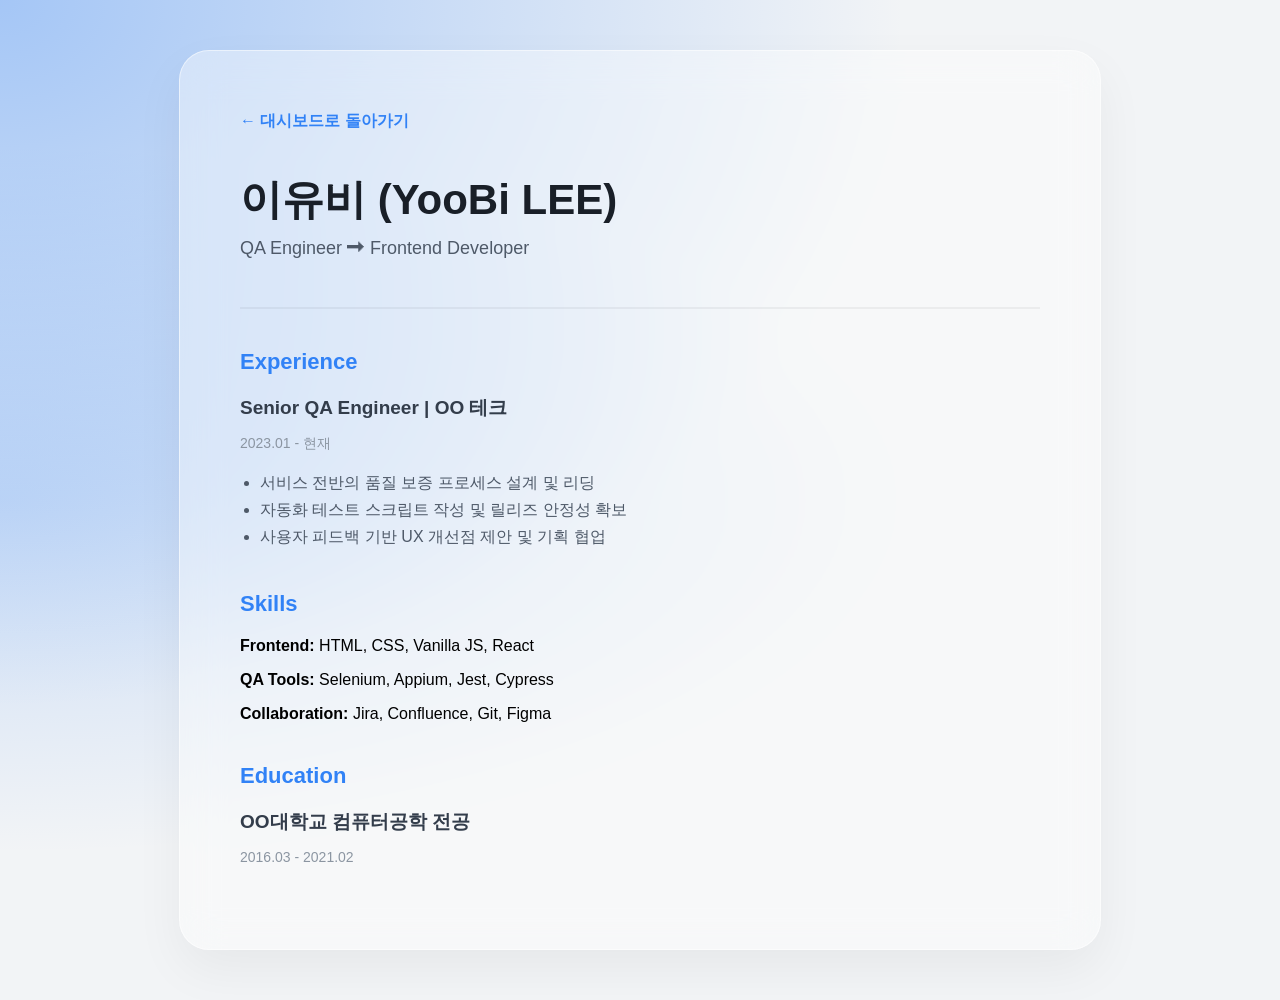
==== resume.html @ 44bbfc54 "feat: 사이드바 퀵 액션 연동 및 UI/UX 디테일 최적화" ====
<!DOCTYPE html>
<html lang="ko">
<head>
    <meta charset="UTF-8">
    <meta name="viewport" content="width=device-width, initial-scale=1.0">
    <title>이유비 | Resume</title>
    <link rel="stylesheet" href="style.css"> 
    <style>
        /* 이력서 전용 추가 스타일링 */
        body {
            overflow-y: auto; /* 이력서는 길어질 수 있으므로 스크롤을 허용합니다 */
            justify-content: center;
            padding: 50px 20px;
        }
        
        .resume-container {
            width: 100%;
            max-width: 800px;
            background: rgba(255, 255, 255, 0.4); /* 대시보드와 같은 유리 질감 */
            backdrop-filter: blur(20px);
            border: 1px solid rgba(255, 255, 255, 0.5);
            border-radius: 30px;
            padding: 60px;
            box-shadow: 0 20px 50px rgba(0, 0, 0, 0.05);
        }

        .back-link {
            display: inline-flex;
            align-items: center;
            gap: 8px;
            color: #3182f6; /* 토스 블루 컬러 사용 */
            text-decoration: none;
            font-weight: 700;
            margin-bottom: 40px;
            transition: transform 0.2s;
        }

        .back-link:hover { transform: translateX(-5px); }

        .resume-header { border-bottom: 2px solid rgba(0, 0, 0, 0.05); padding-bottom: 30px; margin-bottom: 40px; }
        .resume-header h1 { font-size: 42px; margin: 0; color: #191f28; }
        .resume-header p { color: #4e5968; font-size: 18px; margin-top: 10px; }

        .resume-section { margin-bottom: 40px; }
        .resume-section h2 { font-size: 22px; color: #3182f6; margin-bottom: 20px; }
        .resume-item { margin-bottom: 25px; }
        .resume-item h3 { font-size: 19px; color: #333d4b; margin-bottom: 5px; }
        .resume-item .date { font-size: 14px; color: #8b95a1; margin-bottom: 10px; }
        .resume-item ul { padding-left: 20px; color: #4e5968; line-height: 1.7; }

        /* 다크모드 대응 */
        body.dark-mode .resume-container { background: rgba(30, 41, 59, 0.7); border-color: rgba(255, 255, 255, 0.1); }
        body.dark-mode .resume-header h1 { color: #f8fafc; }
        body.dark-mode .resume-item h3 { color: #e2e8f0; }
        body.dark-mode .resume-item ul { color: #94a3b8; }
    </style>
</head>
<body>
    <div class="resume-container">
        <a href="index.html#dashboard" class="back-link">← 대시보드로 돌아가기</a>

        <header class="resume-header">
            <h1>이유비 (YooBi LEE)</h1>
            <p>QA Engineer ➡ Frontend Developer</p>
        </header>

        <section class="resume-section">
            <h2>Experience</h2>
            <div class="resume-item">
                <h3>Senior QA Engineer | OO 테크</h3>
                <p class="date">2023.01 - 현재</p>
                <ul>
                    <li>서비스 전반의 품질 보증 프로세스 설계 및 리딩</li>
                    <li>자동화 테스트 스크립트 작성 및 릴리즈 안정성 확보</li>
                    <li>사용자 피드백 기반 UX 개선점 제안 및 기획 협업</li>
                </ul>
            </div>
        </section>

        <section class="resume-section">
            <h2>Skills</h2>
            <div class="resume-item">
                <p><strong>Frontend:</strong> HTML, CSS, Vanilla JS, React</p>
                <p><strong>QA Tools:</strong> Selenium, Appium, Jest, Cypress</p>
                <p><strong>Collaboration:</strong> Jira, Confluence, Git, Figma</p>
            </div>
        </section>

        <section class="resume-section">
            <h2>Education</h2>
            <div class="resume-item">
                <h3>OO대학교 컴퓨터공학 전공</h3>
                <p class="date">2016.03 - 2021.02</p>
            </div>
        </section>
    </div>

    <script>
        // 대시보드의 다크모드 설정을 그대로 가져옵니다
        if (localStorage.getItem('yoobiTheme') === 'dark') {
            document.body.classList.add('dark-mode');
        }
    </script>
</body>
</html>
---- style.css ----
/* 🚨 1. 배경을 다시 body로 설정하되, fixed 속성을 삭제해서 렌더링 버그를 원천 차단합니다! */
body {
  margin: 0;
  display: flex;
  height: 100vh;
  background: radial-gradient(at 0% 0%, rgba(49, 130, 246, 0.4) 0px, transparent 50%),
    radial-gradient(at 0% 50%, rgba(49, 130, 246, 0.2) 0px, transparent 50%),
    #f2f4f6;
  font-family: 'Pretendard', -apple-system, sans-serif;
  overflow: hidden;
}

/* 2. 사이드바: 뒤에 비치는 블루를 더 쫀득하게 표현 */
.sidebar {
  width: 280px;
  background: rgba(255, 255, 255, 0.15);
  /* ⭐️ 투명도 살짝 조절 */
  /* 🚨 기존 blur(40px) saturate(200%) -> blur(15px)로 대폭 낮춥니다! */
  backdrop-filter: blur(15px);
  -webkit-backdrop-filter: blur(15px);
  border-right: 1px solid rgba(255, 255, 255, 0.3);
  padding: 40px 24px;
  box-sizing: border-box;
  display: flex;
  flex-direction: column;
  justify-content: space-between;
  height: 100vh;
  box-shadow: 10px 0 40px rgba(0, 0, 0, 0.02);
}

.profile-section {
    text-align: center;
    /* ⭐️ 기존 40px에서 10px로 줄여 메뉴와 밀착시킵니다. */
    margin-bottom: 10px !important; 
}

.profile-image {
  width: 90px;
  height: 90px;
  background-color: #ffffff;
  border-radius: 50%;
  margin: 0 auto 20px;
  display: flex;
  justify-content: center;
  align-items: center;
  font-size: 45px;
  box-shadow: 0 10px 20px rgba(0, 0, 0, 0.05);
}

.user-name {
  font-size: 22px;
  color: #333d4b;
  margin: 0 0 8px 0;
  font-weight: 700;
}

.user-role {
  font-size: 14px;
  color: #6b7684;
  font-weight: 500;
}

.sidebar-menu {
  flex: 1;
  margin-top: 20px;
}

.sidebar-menu ul {
  list-style: none;
  padding: 0;
  margin: 0;
}

.sidebar-menu li {
  padding: 14px 18px;
  border-radius: 12px;
  margin-bottom: 10px;
  color: #4e5968;
  font-size: 15px;
  font-weight: 600;
  cursor: pointer;
  transition: all 0.2s ease;
}

.sidebar-menu li.active,
.sidebar-menu li:hover {
  background-color: rgba(255, 255, 255, 0.3);
  color: #3182f6;
  backdrop-filter: blur(10px);
  transform: translateX(8px);
  transition: all 0.3s cubic-bezier(0.34, 1.56, 0.64, 1);
}

/* 사이드바 메뉴 구분선 */
.sidebar-menu li.nav-divider {
  height: 1px;
  background: rgba(0, 0, 0, 0.08);
  margin: 15px 18px;
  padding: 0;
  pointer-events: none;
}

body.dark-mode .sidebar-menu li.nav-divider {
  background: rgba(255, 255, 255, 0.1);
}

.sidebar-footer {
  padding-top: 20px;
  border-top: 1px solid rgba(255, 255, 255, 0.5);
  font-size: 13px;
  color: #8b95a1;
  line-height: 1.8;
}

/* 두 번째 화면: 칸반 보드 전용 */
.board-container {
  width: 100%;
  height: 100%;
  background-color: transparent;
  padding: 80px 40px 40px 40px;
  display: flex;
  gap: 24px;
  box-sizing: border-box;
}

.column {
  flex: 1;
  background: rgba(255, 255, 255, 0.2);
  backdrop-filter: blur(15px);
  -webkit-backdrop-filter: blur(15px);
  border: 1px solid rgba(255, 255, 255, 0.4);
  border-radius: 24px;
  padding: 24px;
  box-shadow: 0 8px 32px rgba(0, 0, 0, 0.05);
  min-width: 200px;
  display: flex;
  flex-direction: column;
}

.column h3 {
  margin-top: 0;
  margin-bottom: 20px;
  font-size: 18px;
  color: #333d4b;
  font-weight: 700;
}

.task-card {
  background: #ffffff;
  border-radius: 16px;
  padding: 16px;
  margin-bottom: 15px;
  box-shadow: 0 4px 12px rgba(0, 0, 0, 0.05);
  transition: transform 0.2s, box-shadow 0.2s;
}

.task-card:hover {
  transform: translateY(-5px);
  box-shadow: 0 8px 20px rgba(0, 0, 0, 0.1);
}

.tag {
  background-color: #e8f3ff;
  color: #1b64da;
  font-size: 12px;
  font-weight: bold;
  padding: 4px 8px;
  border-radius: 6px;
  display: inline-block;
  margin-bottom: 8px;
}

.task-title {
  margin: 0;
  font-size: 15px;
  color: #333d4b;
  font-weight: 500;
}

/* 전체 스크롤 컨테이너 설정 */
.scroll-container {
  flex: 1;
  height: 100vh;
  overflow-y: auto;
  /* ⭐️ scroll에서 auto로 변경하여 깜빡임 방지 */
  scroll-snap-type: y mandatory;
}

/* ⭐️ 예쁜 유리질감 커스텀 스크롤바 (가로 튐 현상 방지) */
.scroll-container::-webkit-scrollbar {
  width: 8px;
}

.scroll-container::-webkit-scrollbar-track {
  background: transparent;
}

.scroll-container::-webkit-scrollbar-thumb {
  background: rgba(0, 0, 0, 0.15);
  border-radius: 10px;
}

.scroll-container::-webkit-scrollbar-thumb:hover {
  background: rgba(0, 0, 0, 0.3);
}

body.dark-mode .scroll-container::-webkit-scrollbar-thumb {
  background: rgba(255, 255, 255, 0.2);
}

body.dark-mode .scroll-container::-webkit-scrollbar-thumb:hover {
  background: rgba(255, 255, 255, 0.4);
}

body.dark-mode .scroll-container::-webkit-scrollbar-thumb:hover {
  background: rgba(255, 255, 255, 0.4);
}

.page {
  width: 100%;
  height: 100vh;
  scroll-snap-align: start;
  position: relative;
}

/* ========================================= */
/* 🛸 2026 트렌드: Borderless 홀로그램 항로 */
/* ========================================= */

.roadmap-container {
    display: flex; /* 요소들을 정렬하기 위해 플렉스 박스를 사용합니다. */
    flex-direction: column; /* 세로로 배치합니다. */
    justify-content: center; /* 중앙 정렬을 수행합니다. */
    align-items: center; /* 가로 중앙 정렬입니다. */
    height: 100%; /* 부모 높움을 채웁니다. */
    width: 100%; /* 부모 너비를 채웁니다. */
    padding: 0 40px; /* 좌우 여백입니다. */
    box-sizing: border-box; /* 패딩 포함 너비를 계산합니다. */
}

.treasure-map-area {
    position: relative; 
    width: 100%; 
    max-width: 1100px; 
    height: 500px; 
    background: none; 
    /* ⭐️ 추가: 브라우저에게 "이 안의 요소들은 밖이랑 섞이지 않는 독립된 층이다"라고 못 박아둡니다. */
    isolation: isolate; 
}

/* 🗺️ 1. 은은하게 흐르는 네온 항로 */
.path-svg {
    position: absolute;
    top: 0; left: 0;
    width: 100%; height: 100%;
    /* ⭐️ 1. 최하단 층수(-1) 고정 및 아예 숨김 처리 */
    z-index: -1; 
    opacity: 0;
    visibility: hidden; 
    filter: drop-shadow(0 0 5px rgba(49, 130, 246, 0.3));
}

/* ⭐️ 2. 선 등장 타이밍 재계산 (JS 300ms + CSS 350ms = 총 650ms 지점) */
#dashboard-view.active .path-svg {
    /* 0.35초 대기: 박스가 90% 이상 나타났을 때 선이 시작되도록 설정합니다. */
    animation: path-absolute-sync 0.3s ease-out 0.35s forwards; 
}

@keyframes path-absolute-sync {
    from { opacity: 0; visibility: hidden; }
    to { opacity: 1; visibility: visible; }
}

.dotted-path {
    fill: none; /* 내부를 채우지 않습니다. */
    stroke: url(#line-gradient); /* 그라데이션 선을 입힙니다. */
    stroke-width: 4; /* 선 두께를 설정합니다. */
    stroke-dasharray: 12, 12; /* 점선 스타일입니다. */
    stroke-linecap: round; /* 선 끝을 둥글게 합니다. */
    /* ⭐️ 항로가 흐르는 듯한 애니메이션 복구 */
    animation: flight-flow 30s linear infinite; /* 30초 동안 천천히 흐르게 설정합니다. */
}

@keyframes flight-flow {
    from { stroke-dashoffset: 240; } /* 점선을 뒤로 밀어냅니다. */
    to { stroke-dashoffset: 0; } /* 처음 위치로 당겨오며 흐르는 느낌을 냅니다. */
}

/* 📍 2. 마커 & 박스 정밀 싱크 */
.map-item {
    position: absolute; /* 좌표 기반 배치를 수행합니다. */
    z-index: 100 !important; /* 경로선보다 위로 올립니다. */
    display: flex; 
    flex-direction: column; 
    align-items: center; 
    transform: translate(-50%, -50%); /* ⭐️ 마커 정중앙이 좌표에 오도록 보정하여 싱크를 맞춥니다. */
    cursor: pointer; /* 마우스를 올리면 클릭 가능하다는 신호를 줍니다. */
}

/* ⭐️ 완료된 마커: 테두리가 초록색으로 변하고 후광이 비칩니다. */
.map-item.completed .map-marker {
    background: #e7f7ed; /* 연한 초록색 배경 */
    border-color: #00d082; /* 완료를 상징하는 그린 컬러 */
    box-shadow: 0 0 20px rgba(0, 208, 130, 0.4); 
    color: #00d082;
}

/* ⭐️ 완료된 텍스트 박스: 테두리에 강조를 줍니다. */
.map-item.completed .map-content {
    border-color: rgba(0, 208, 130, 0.3);
    background: rgba(231, 247, 237, 0.1);
}

/* 완료 시 마커 안에 체크 아이콘을 띄우기 위한 가상 요소 */
.map-item.completed .map-marker::after {
    content: '✓'; 
    position: absolute;
    font-weight: 900;
    font-size: 16px;
    top: -10px; right: -5px;
    background: #00d082;
    color: white;
    width: 22px; height: 22px;
    border-radius: 50%;
    display: flex; justify-content: center; align-items: center;
}

.map-marker {
    width: 44px; height: 44px; /* 마커 크기를 유지합니다. */
    background: rgba(255, 255, 255, 0.1); /* ⭐️ 더 투명한 마커 배경 */
    backdrop-filter: blur(10px); /* 뒤쪽을 쫀득하게 투명 처리합니다. */
    border: 2px solid rgba(49, 130, 246, 0.5); /* 블루 테두리도 투명하게 조절 */
    border-radius: 50%;
    display: flex; justify-content: center; align-items: center; 
    font-size: 20px; 
    box-shadow: 0 4px 15px rgba(0, 0, 0, 0.05); 
    
    /* ⭐️ 박스와의 충돌 방지를 위해 기본 하단 여백을 대폭 늘립니다. */
    margin-bottom: 25px; 
    transition: all 0.4s cubic-bezier(0.34, 1.56, 0.64, 1); /* 마커 애니메이션 설정 */
}

/* ========================================= */
/* 💎 [Phase 13] 제로 그래비티 초투명 글래스 */
/* ========================================= */

.map-content {
    /* ⭐️ 투명도 극대화: 배경색을 아예 0(transparent)으로 설정합니다. */
    background: rgba(255, 255, 255, 0); 
    /* 뒤쪽 요소가 확연히 보이도록 블러 강도를 15px로 살짝 낮춰 투명도를 높입니다. */
    backdrop-filter: blur(15px); 
    -webkit-backdrop-filter: blur(15px);
    
    padding: 16px 22px; 
    border-radius: 20px; 
    /* 테두리도 최소한의 존재감만 남깁니다. */
    border: 1px solid rgba(255, 255, 255, 0.08); 
    text-align: center; 
    min-width: 160px;

    /* ⭐️ 그림자 농도 강화: 투명도를 0.07에서 0.25로 높여 훨씬 진하게 바꿉니다. */
    box-shadow: 
        var(--sh-x, 0px) var(--sh-y, 15px) 30px rgba(0, 0, 0, 0.25),
        inset 0 0 0 1px rgba(255, 255, 255, 0.05);
    
    /* ⭐️ 확대 비율 하향 조정: 1.08 -> 1.03으로 더 절제된 느낌을 줍니다. */
    transition: transform 0.4s cubic-bezier(0.2, 0.8, 0.2, 1), 
                box-shadow 0.1s ease-out; 

    /* ⭐️ 추가: 브라우저 GPU에게 "이 유리는 무거우니까 미리 렌더링 준비해둬!" 라고 강제 명령을 내립니다 */
    will-change: transform, backdrop-filter;
    transform: translateZ(0);
}

/* ⭐️ 호버 시 아이콘과 박스 모두 '절제된' 확대 적용 */
.map-item:hover .map-content {
    transform: translateY(-8px) scale(1.03); /* 1.08 -> 1.03으로 축소 */
    background: rgba(255, 255, 255, 0.03); /* 아주 미세한 유막 느낌만 부여 */
    border-color: rgba(49, 130, 246, 0.3);
}

/* ⭐️ [핵심] 호버 시 아이콘과 박스를 동시에 위로 밀어올려 간격을 유지합니다. */
.map-item:hover .map-marker {
    /* 아이콘 확대도 1.2 -> 1.1로 자연스럽게 줄입니다. */
    transform: translateY(-8px) scale(1.1); 
}

/* 🏁 Final Goal 전용: 평소에는 뛰고, 호버 시에는 확대 */
.map-item.goal .map-marker {
    border-color: rgba(168, 85, 247, 0.8); 
    /* ⭐️ 평소에 선이 커졌다 작아졌다 하는 애니메이션 유지 */
    animation: goal-pulse 2s infinite ease-in-out;
}

/* ⭐️ 호버 시 애니메이션을 멈추지 않고, 확대된 상태에서 계속 뛰도록 설정 */
.map-item.goal:hover .map-marker {
    animation: goal-pulse-hover 2s infinite ease-in-out;
}

@keyframes goal-pulse {
    0% { transform: scale(1); box-shadow: 0 0 0 0 rgba(168, 85, 247, 0.4); }
    50% { transform: scale(1.1); box-shadow: 0 0 0 15px rgba(168, 85, 247, 0); }
    100% { transform: scale(1); box-shadow: 0 0 0 0 rgba(168, 85, 247, 0); }
}

/* 호버 시에는 확대된 기준(1.1)에서 맥박이 뜁니다. */
@keyframes goal-pulse-hover {
    0% { transform: translateY(-8px) scale(1.1); }
    50% { transform: translateY(-8px) scale(1.2); }
    100% { transform: translateY(-8px) scale(1.1); }
}

/* ⬇️ 4. 스크롤 다운 가이드 (모던 테마 복구) */
.scroll-down-indicator {
  position: absolute;
  bottom: 30px;
  left: 50%;
  transform: translateX(-50%);
  display: flex;
  flex-direction: column;
  align-items: center;
  color: #8b95a1;
  font-weight: 600;
  font-size: 13px;
  cursor: pointer;
  z-index: 10;
  opacity: 0.6;
  transition: opacity 0.3s, transform 0.3s;
}

.scroll-down-indicator:hover {
  opacity: 1;
  transform: translateX(-50%) translateY(-5px); /* 호버 시 살짝 들림 */
}

/* ⭐️ 가끔씩 통통 튀는 유휴 애니메이션 */
@keyframes idle-bounce {
  0%, 20%, 50%, 80%, 100% { transform: translateY(0); }
  40% { transform: translateY(-12px); } /* 툭 튀어 오름 */
  60% { transform: translateY(-6px); }  /* 살짝 더 튐 */
}

.scroll-down-indicator .arrow {
  font-size: 24px;
  margin-top: 8px;
  /* 3초마다 한 번씩 통통 튀도록 설정합니다. */
  animation: idle-bounce 3s ease-in-out infinite; 
}

/* 할 일 추가 & 삭제 버튼 */
.add-btn {
  width: 100%;
  padding: 12px;
  margin-bottom: 16px;
  background-color: transparent;
  color: #8b95a1;
  border: 2px dashed #e5e8eb;
  border-radius: 12px;
  font-size: 14px;
  font-weight: 600;
  cursor: pointer;
  transition: all 0.2s ease;
}

.add-btn:hover {
  background-color: #f2f4f6;
  color: #333d4b;
  border-color: #b0b8c1;
}

.delete-btn {
  position: absolute;
  top: 12px;
  right: 12px;
  background: none;
  border: none;
  color: #b0b8c1;
  font-size: 18px;
  cursor: pointer;
  display: none;
}

.task-card:hover .delete-btn {
  display: block;
}

.delete-btn:hover {
  color: #f04452;
}

.task-card.dragging {
  opacity: 0.5;
  border: 2px dashed #3182f6;
  box-shadow: none;
}

/* 초고퀄리티 Day/Night 토글 스위치 */
.super-stylish-switch {
  position: fixed;
  top: 30px;
  right: 40px;
  display: inline-block;
  width: 80px;
  height: 40px;
  z-index: 9999;
}

.super-stylish-switch input {
  opacity: 0;
  width: 0;
  height: 0;
}

.super-stylish-switch .slider {
  position: absolute;
  cursor: pointer;
  top: 0;
  left: 0;
  right: 0;
  bottom: 0;
  background: linear-gradient(to bottom, #73C0F8, #D4F0FF);
  border-radius: 40px;
  transition: 0.5s;
  overflow: hidden;
  box-shadow: inset 0 2px 5px rgba(0, 0, 0, 0.2);
}

.super-stylish-switch .sun-moon {
  position: absolute;
  height: 32px;
  width: 32px;
  left: 4px;
  bottom: 4px;
  background-color: #FFD700;
  border-radius: 50%;
  transition: 0.5s cubic-bezier(0.68, -0.55, 0.265, 1.55);
  box-shadow: 0 0 15px rgba(255, 215, 0, 0.8);
  z-index: 2;
}

.super-stylish-switch .slider::before {
  content: "";
  position: absolute;
  width: 50px;
  height: 50px;
  background: white;
  border-radius: 50%;
  top: 20px;
  left: 30px;
  box-shadow: 20px -10px 0 10px white, -20px -5px 0 5px white;
  opacity: 0.8;
  transition: 0.5s;
}

input:checked+.slider {
  background: linear-gradient(to bottom, #2B1B54, #533C87);
}

input:checked+.slider .sun-moon {
  transform: translateX(40px);
  background-color: #E2E2E2;
  box-shadow: inset -4px -3px 0px 1px #B0B0B0, 0 0 15px rgba(255, 255, 255, 0.5);
}

input:checked+.slider::before {
  transform: translateY(40px);
}

input:checked+.slider .stars {
  position: absolute;
  width: 3px;
  height: 3px;
  background: white;
  border-radius: 50%;
  top: 10px;
  left: 15px;
  box-shadow: 25px 15px 0 -1px white, 10px 20px 0 0px white, 35px 5px 0 -1px white;
  opacity: 1;
  animation: twinkle 2s infinite alternate;
}

@keyframes twinkle {
  0% {
    opacity: 0.3;
  }

  100% {
    opacity: 1;
  }
}

/* 다크 모드 전체 색상 반전 */
body.dark-mode {
  background: radial-gradient(at 0% 0%, rgba(30, 41, 59, 0.9) 0px, transparent 50%), radial-gradient(at 0% 50%, rgba(15, 23, 42, 0.9) 0px, transparent 50%), #0f172a;
  color: #f8f9fa;
}

body.dark-mode .sidebar,
body.dark-mode .column {
  background: rgba(15, 23, 42, 0.4);
  border: 1px solid rgba(255, 255, 255, 0.1);
}

body.dark-mode .user-name,
body.dark-mode .roadmap-title,
body.dark-mode .column h3,
body.dark-mode .task-title,
body.dark-mode .content h4 {
  color: #f1f5f9;
}

body.dark-mode .user-role,
body.dark-mode .sidebar-menu li,
body.dark-mode .sidebar-footer,
body.dark-mode .content p {
  color: #94a3b8;
}

body.dark-mode .task-card,
body.dark-mode .content {
  background-color: rgba(30, 41, 59, 0.8);
  border-color: rgba(255, 255, 255, 0.1);
}

/* 2026 진행률 게이지 */
.progress-container {
  position: absolute;
  top: 0;
  left: 50%;
  transform: translateX(-50%);
  width: 60%;
  margin-bottom: 30px;
  padding: 16px 24px;
  background: rgba(255, 255, 255, 0.2);
  border-radius: 0 0 24px 24px;
  border: 1px solid rgba(255, 255, 255, 0.4);
  border-top: none;
  backdrop-filter: blur(12px);
  -webkit-backdrop-filter: blur(12px);
  box-shadow: 0 8px 32px rgba(0, 0, 0, 0.1);
  z-index: 100;
}

.progress-header {
  display: flex;
  justify-content: space-between;
  margin-bottom: 12px;
  font-weight: 700;
  color: #333d4b;
  font-size: 15px;
}

.progress-bar-bg {
  width: 100%;
  height: 14px;
  background: rgba(0, 0, 0, 0.06);
  border-radius: 10px;
  overflow: hidden;
}

.progress-bar-fill {
  height: 100%;
  width: 0%;
  background: linear-gradient(90deg, #3182f6, #5ce1e6);
  border-radius: 10px;
  transition: width 1.5s cubic-bezier(0.25, 0.8, 0.25, 1);
}

/* 캘린더 & 메모장 */
.calendar-wrapper {
  display: flex;
  width: 100%;
  max-width: auto;
  height: 100%;
  padding: 80px 40px 40px 40px;
  margin: 0 auto;
  box-sizing: border-box;
}

.calendar-container {
  flex: 1;
  transition: flex 0.4s cubic-bezier(0.25, 0.8, 0.25, 1);
  padding: 30px;
  background: rgba(255, 255, 255, 0.2);
  backdrop-filter: blur(12px);
  -webkit-backdrop-filter: blur(12px);
  border-radius: 20px;
  border: 1px solid rgba(255, 255, 255, 0.4);
  box-shadow: 0 8px 32px rgba(0, 0, 0, 0.1);
}

.memo-container {
  display: flex;
  flex-direction: column;
  flex: 0;
  width: 0;
  padding: 0;
  margin-left: 0;
  opacity: 0;
  overflow: hidden;
  transition: flex 0.4s cubic-bezier(0.25, 0.8, 0.25, 1), opacity 0.4s ease, padding 0.4s ease, margin-left 0.4s ease;
  background: rgba(255, 255, 255, 0.2);
  backdrop-filter: blur(12px);
  -webkit-backdrop-filter: blur(12px);
  border-radius: 20px;
  border: 1px solid rgba(255, 255, 255, 0.4);
  box-shadow: 0 8px 32px rgba(0, 0, 0, 0.1);
}

.calendar-header {
  display: flex;
  justify-content: space-between;
  align-items: center;
  margin-bottom: 20px;
}

.calendar-header button {
  background: none;
  border: none;
  font-size: 20px;
  cursor: pointer;
  color: #333d4b;
}

#calendar-title {
  margin: 0;
  color: #333d4b;
}

.calendar-days {
  display: grid;
  grid-template-columns: repeat(7, 1fr);
  text-align: center;
  font-weight: bold;
  margin-bottom: 10px;
  color: #4e5968;
}

.calendar-dates {
  display: grid;
  grid-template-columns: repeat(7, 1fr);
  gap: 10px;
}

.calendar-dates div {
  background: rgba(255, 255, 255, 0.3);
  height: 80px;
  border-radius: 10px;
  padding: 10px;
  font-weight: bold;
  color: #333d4b;
  border: 1px solid rgba(255, 255, 255, 0.2);
  transition: all 0.2s ease;
}

.calendar-dates div.today {
  background: #3182f6;
  color: white;
  box-shadow: 0 4px 10px rgba(49, 130, 246, 0.4);
  border: none;
}

.calendar-dates div.selected {
  border: 3px solid #3182f6;
  transform: translateY(-2px);
}

.calendar-dates div:hover {
  transform: translateY(-2px);
  box-shadow: 0 4px 10px rgba(0, 0, 0, 0.1);
  background: rgba(255, 255, 255, 0.5);
}

.calendar-dates div.empty {
  background: transparent;
  border: none;
  box-shadow: none;
}

body.dark-mode .calendar-container {
  background: rgba(30, 41, 59, 0.6);
}

body.dark-mode #calendar-title,
body.dark-mode .calendar-header button,
body.dark-mode .calendar-days {
  color: #f1f5f9;
}

body.dark-mode .calendar-dates div {
  background: rgba(15, 23, 42, 0.5);
  color: #e2e8f0;
  border-color: rgba(255, 255, 255, 0.05);
}

#memo-date-title {
  margin-top: 0;
  margin-bottom: 20px;
  color: #333d4b;
  white-space: nowrap;
}

#memo-input {
  flex: 1;
  resize: none;
  padding: 15px;
  border-radius: 12px;
  border: 1px solid rgba(255, 255, 255, 0.5);
  background: rgba(255, 255, 255, 0.4);
  font-family: inherit;
  font-size: 15px;
  color: #333d4b;
  margin-bottom: 15px;
  outline: none;
  min-width: 250px;
}

#save-memo-btn {
  padding: 14px;
  border: none;
  border-radius: 10px;
  background: #3182f6;
  color: white;
  font-weight: bold;
  cursor: pointer;
  transition: background 0.2s;
  white-space: nowrap;
}

#save-memo-btn:hover {
  background: #1b64da;
}

body.dark-mode .memo-container {
  background: rgba(30, 41, 59, 0.6);
}

body.dark-mode #memo-date-title {
  color: #f1f5f9;
}

body.dark-mode #memo-input {
  background: rgba(15, 23, 42, 0.5);
  color: #f1f5f9;
  border-color: rgba(255, 255, 255, 0.1);
}

.calendar-wrapper.show-memo .calendar-container {
  flex: 7;
}

.calendar-wrapper.show-memo .memo-container {
  flex: 3;
  padding: 30px;
  margin-left: 24px;
  opacity: 1;
}

/* 팝업 모달 스타일 */
.modal-overlay {
  display: none;
  position: fixed;
  top: 0;
  left: 0;
  width: 100%;
  height: 100%;
  background: rgba(0, 0, 0, 0.4);
  backdrop-filter: blur(8px);
  z-index: 2000;
  justify-content: center;
  align-items: center;
}

.modal-content {
  background: rgba(255, 255, 255, 0.7);
  padding: 30px;
  border-radius: 24px;
  width: 90%;
  max-width: 400px;
  border: 1px solid rgba(255, 255, 255, 0.3);
  box-shadow: 0 20px 40px rgba(0, 0, 0, 0.2);
  text-align: center;
}

.modal-content h2 {
  color: #191f28;
  margin-bottom: 20px;
}

#modal-task-input,
#modal-category-select {
  width: 100%;
  padding: 14px;
  margin-bottom: 15px;
  border: 1px solid rgba(0, 0, 0, 0.1);
  border-radius: 12px;
  font-size: 16px;
  outline: none;
  box-sizing: border-box;
}

.modal-buttons {
  display: flex;
  gap: 10px;
}

.modal-buttons button {
  flex: 1;
  padding: 14px;
  border: none;
  border-radius: 12px;
  font-size: 16px;
  font-weight: bold;
  cursor: pointer;
  transition: 0.2s;
}

#modal-cancel-btn {
  background: #e5e8eb;
  color: #4e5968;
}

#modal-add-btn {
  background: #3182f6;
  color: white;
}

#modal-add-btn:hover {
  background: #1b64da;
}

#delete-confirm-btn {
  background: #ef4444 !important;
  color: white;
}

#delete-confirm-btn:hover {
  background: #dc2626 !important;
}

body.dark-mode .modal-content {
  background: rgba(30, 41, 59, 0.8);
}

body.dark-mode .modal-content h2 {
  color: #f8fafc;
}

body.dark-mode #modal-task-input,
body.dark-mode #modal-category-select {
  background: rgba(0, 0, 0, 0.2);
  color: white;
  border-color: rgba(255, 255, 255, 0.1);
}

/* ========================================= */
/* 📝 데일리 메모 모달 전용 스타일            */
/* ========================================= */
.daily-memo-content {
    max-width: 480px;
    text-align: left;
}
.daily-memo-content h2 { text-align: center; }

.memo-modal-date {
    text-align: center;
    font-size: 13px;
    color: #8b95a1;
    font-weight: 600;
    margin: -12px 0 20px;
}

#daily-memo-input {
    width: 100%;
    height: 160px;
    padding: 14px;
    margin-bottom: 16px;
    border: 1px solid rgba(0, 0, 0, 0.1);
    border-radius: 12px;
    font-size: 15px;
    font-family: inherit;
    line-height: 1.7;
    resize: none;
    outline: none;
    box-sizing: border-box;
    background: rgba(255, 255, 255, 0.6);
    transition: border-color 0.2s, box-shadow 0.2s;
}
#daily-memo-input:focus {
    border-color: #3182f6;
    box-shadow: 0 0 0 3px rgba(49, 130, 246, 0.12);
}
#daily-memo-save-btn { background: #3182f6; color: white; }
#daily-memo-save-btn:hover { background: #1b64da; }
#daily-memo-cancel-btn { background: #e5e8eb; color: #4e5968; }

body.dark-mode #daily-memo-input {
    background: rgba(0, 0, 0, 0.2);
    color: #f1f5f9;
    border-color: rgba(255, 255, 255, 0.1);
}
body.dark-mode .memo-modal-date { color: #64748b; }

/* 대문(Hero) 페이지 전용 스타일 */
.hero-page {
  position: relative;
  overflow: hidden;
  display: flex;
  align-items: center;
  justify-content: center;
  background: radial-gradient(circle at center, rgba(255, 255, 255, 0.05) 0%, transparent 70%);
}

.hero-container {
  display: flex;
  align-items: center;
  justify-content: center;
  gap: 80px;
  width: 100%;
  max-width: 1300px;
  transition: all 0.8s cubic-bezier(0.4, 0, 0.2, 1);
  position: relative;
  z-index: 10; /* 신경망 노드들이 글자 뒤에서 움직이게 합니다. */
}

.hero-text-area {
  flex: 1;
  padding-right: 50px;
}

.hero-badge {
  display: inline-block;
  padding: 8px 16px;
  background: rgba(255, 255, 255, 0.1);
  border: 1px solid rgba(255, 255, 255, 0.2);
  border-radius: 20px;
  font-size: 14px;
  color: #8b95a1;
  margin-bottom: 20px;
  backdrop-filter: blur(10px);
}

.hero-title {
  font-size: 56px;
  font-weight: 800;
  line-height: 1.2;
  margin-bottom: 24px;
  color: #191f28;
}

.hero-title .highlight {
  background: linear-gradient(135deg, #3182f6 0%, #a855f7 100%);
  -webkit-background-clip: text;
  -webkit-text-fill-color: transparent;
}

.hero-desc {
  font-size: 18px;
  color: #4e5968;
  line-height: 1.6;
  margin-bottom: 40px;
}

.hero-stats {
  display: flex;
  gap: 20px;
  margin-bottom: 40px;
}

.stat-box {
  background: rgba(255, 255, 255, 0.4);
  padding: 20px 30px;
  border-radius: 16px;
  border: 1px solid rgba(255, 255, 255, 0.5);
  backdrop-filter: blur(12px);
  box-shadow: 0 8px 24px rgba(0, 0, 0, 0.05);
}

.stat-box h4 {
  font-size: 28px;
  color: #3182f6;
  margin-bottom: 5px;
}

.stat-box p {
  font-size: 13px;
  color: #6b7684;
  font-weight: 500;
}

/* ========================================= */
/* 🚀 2026 트렌드: Aura Glow 버튼 디자인 */
/* ========================================= */

.go-dashboard-btn {
    position: relative; /* 내부에 가상 요소를 배치하기 위해 상대 위치로 설정합니다. */
    padding: 18px 44px; /* 버튼의 안쪽 여백을 넉넉하게 주어 클릭감을 높입니다. */
    font-size: 16px; /* 가독성 좋은 폰트 크기를 설정합니다. */
    font-weight: 700; /* 텍스트를 두껍게 하여 강조합니다. */
    color: #ffffff; /* 텍스트 색상을 흰색으로 설정합니다. */
    background: #111111; /* 깊이감 있는 진한 블랙 배경색을 적용합니다. */
    border: none; /* 기본 테두리를 제거합니다. */
    border-radius: 50px; /* 양 끝이 둥근 알약 모양으로 만듭니다. */
    cursor: pointer; /* 마우스를 올렸을 때 포인터 모양으로 바꿉니다. */
    overflow: visible; /* 뒤쪽의 글로우(Glow) 효과가 보이도록 넘침을 허용합니다. */
    transition: all 0.4s cubic-bezier(0.23, 1, 0.32, 1); /* 모든 변화를 부드러운 가속도로 처리합니다. */
    letter-spacing: 1px; /* 글자 사이 간격을 벌려 세련미를 더합니다. */
    z-index: 5; /* 다른 배경 요소보다 위에 보이도록 설정합니다. */
}

/* ⭐️ 버튼 뒤에서 퍼지는 은은한 오라(Aura) 효과 */
.go-dashboard-btn::after {
    content: ''; /* 가상 요소를 생성하기 위한 필수 속성입니다. */
    position: absolute; /* 버튼을 기준으로 절대 위치를 잡습니다. */
    top: 50%; left: 50%; /* 버튼의 정중앙에 배치합니다. */
    transform: translate(-50%, -50%); /* 정확한 중앙 정렬을 위해 위치를 보정합니다. */
    width: 100%; height: 100%; /* 초기에는 버튼과 같은 크기로 설정합니다. */
    background: linear-gradient(135deg, #3182f6, #a855f7); /* 푸른색과 보라색의 그라데이션을 줍니다. */
    filter: blur(20px); /* 테두리를 흐릿하게 뭉개서 빛이 번지는 효과를 냅니다. */
    opacity: 0; /* 평소에는 보이지 않게 투명도를 0으로 둡니다. */
    z-index: -1; /* 버튼 글자 뒤로 숨깁니다. */
    transition: all 0.5s ease; /* 빛이 퍼지는 애니메이션을 부드럽게 합니다. */
    border-radius: 50px; /* 버튼 모양과 맞게 둥글게 만듭니다. */
}

/* ⭐️ 버튼 테두리에 흐르는 미세한 빛 */
.go-dashboard-btn::before {
    content: '';
    position: absolute;
    inset: 0;
    padding: 1.5px; /* 테두리 두께 */
    border-radius: 50px;
    background: linear-gradient(135deg, rgba(255,255,255,0.3), rgba(255,255,255,0.1));
    -webkit-mask: linear-gradient(#fff 0 0) content-box, linear-gradient(#fff 0 0);
    mask: linear-gradient(#fff 0 0) content-box, linear-gradient(#fff 0 0);
    -webkit-mask-composite: xor;
    mask-composite: exclude;
}

.go-dashboard-btn:hover {
    transform: translateY(-5px) scale(1.05); /* 마우스를 올리면 위로 살짝 뜨면서 커집니다. */
    letter-spacing: 2px; /* 글자 간격이 더 벌어지며 역동적인 느낌을 줍니다. */
}

.go-dashboard-btn:hover::after {
    opacity: 0.7; /* 마우스를 올리면 뒤쪽의 빛이 선명하게 나타납니다. */
    width: 115%; height: 140%; /* 버튼보다 더 크게 퍼져서 후광 효과를 만듭니다. */
}

.go-dashboard-btn:hover::before {
  left: 150%;
  /* 마우스를 올리면 빛이 왼쪽에서 오른쪽으로 관통합니다 */
}

.hero-visual-area {
  flex: 1;
  display: flex;
  justify-content: flex-end;
}

/* ========================================= */
/* 🖥️ 시스템 가동(Booting) 로그 창 디자인 */
/* ========================================= */

.boot-overlay {
    position: fixed; /* 화면 전체를 덮도록 고정 위치로 설정합니다. */
    inset: 0; /* 상하좌우를 0으로 맞춰 꽉 채웁니다. */
    background: rgba(0, 0, 0, 0.85); /* 반투명한 검은색 배경으로 몰입감을 줍니다. */
    backdrop-filter: blur(10px); /* 뒤쪽 화면을 흐리게 처리합니다. */
    z-index: 10000; /* 가장 최상단에 보이도록 층수를 높게 잡습니다. */
    display: none; /* 평소에는 보이지 않게 숨겨둡니다. */
    justify-content: center; /* 내용을 가로 중앙에 배치합니다. */
    align-items: center; /* 내용을 세로 중앙에 배치합니다. */
    flex-direction: column; /* 내용물들을 세로로 쌓습니다. */
    color: #5ce1e6; /* 사이버틱한 민트색 글자색을 적용합니다. */
    font-family: 'Courier New', Courier, monospace; /* 개발자 느낌의 등폭 폰트를 사용합니다. */
}

.log-container {
    width: 80%; /* 로그 창의 가로 너비를 설정합니다. */
    max-width: 500px; /* 최대 너비를 제한합니다. */
    text-align: left; /* 로그 텍스트를 왼쪽으로 정렬합니다. */
    line-height: 1.8; /* 줄 간격을 넓게 주어 가독성을 높입니다. */
    font-size: 14px; /* 로그 텍스트 크기를 설정합니다. */
}

.cursor-blink {
    display: inline-block; /* 텍스트 옆에 붙이기 위해 인라인 블록으로 설정합니다. */
    width: 8px; height: 15px; /* 커서 모양의 사각형 크기를 정합니다. */
    background: #5ce1e6; /* 글자색과 같은 색으로 칠합니다. */
    margin-left: 5px; /* 글자와의 간격을 둡니다. */
    animation: blink 0.8s infinite; /* 깜빡이는 애니메이션을 무한 반복합니다. */
}

@keyframes blink { 
    50% { opacity: 0; } /* 애니메이션 중간에 투명하게 만들어 깜빡임을 구현합니다. */
}

/* ========================================= */
/* 💎 더 맑고 투명해진 크리스탈 3D 아크릴 블록 */
/* ========================================= */

.glass-profile-card {
    width: 100%;
    max-width: 450px;
    
    /* 1. ⭐️ 투명도 UP: 흰색 물감을 5%에서 2%로 확 줄였습니다 */
    background: rgba(255, 255, 255, 0.02); 
    
    /* 2. ⭐️ 선명도 UP: 블러를 8px에서 4px로 낮춰서 뒷배경이 훨씬 맑게 비칩니다 */
    backdrop-filter: blur(4px) saturate(120%);
    -webkit-backdrop-filter: blur(4px) saturate(120%);
    
    border: 1px solid rgba(255, 255, 255, 0.5);
    border-radius: 32px;
    padding: 40px;
    box-sizing: border-box;
    
    transform: perspective(1000px) rotateY(-15deg) rotateX(8deg);
    transition: all 0.6s cubic-bezier(0.2, 0.8, 0.2, 1);

    /* 측면 두께의 15겹 투명 크리스탈 섀도우 (기존 유지) */
    box-shadow: 
        inset 0 0 20px rgba(255, 255, 255, 0.2),
        inset 1px 1px 2px rgba(255, 255, 255, 0.4),
        1px 1px 1px rgba(255, 255, 255, 0.03),
        2px 2px 1px rgba(255, 255, 255, 0.02),
        3px 3px 1px rgba(255, 255, 255, 0.01),
        4px 4px 1px rgba(255, 255, 255, 0.01),
        5px 5px 1px rgba(255, 255, 255, 0.01),
        6px 6px 1px rgba(0, 0, 0, 0.01),
        7px 7px 1px rgba(0, 0, 0, 0.01),
        8px 8px 1px rgba(0, 0, 0, 0.01),
        9px 9px 1px rgba(0, 0, 0, 0.01),
        10px 10px 1px rgba(0, 0, 0, 0.01),
        11px 11px 1px rgba(0, 0, 0, 0.02),
        12px 12px 1px rgba(0, 0, 0, 0.02),
        13px 13px 1px rgba(0, 0, 0, 0.02),
        14px 14px 1px rgba(0, 0, 0, 0.02),
        15px 15px 1px rgba(0, 0, 0, 0.03),
        20px 30px 40px rgba(0, 0, 0, 0.1);
}

.glass-profile-card:hover {
    transform: perspective(1000px) rotateY(0deg) rotateX(0deg) translateY(-10px);
    /* 호버 시에도 더 맑게 */
    background: rgba(255, 255, 255, 0.08); 
    box-shadow: 
        inset 0 0 30px rgba(255, 255, 255, 0.3),
        inset 1px 1px 2px rgba(255, 255, 255, 0.6),
        0 0 0 rgba(255, 255, 255, 0), 0 0 0 rgba(255, 255, 255, 0), 0 0 0 rgba(255, 255, 255, 0),
        0 0 0 rgba(255, 255, 255, 0), 0 0 0 rgba(255, 255, 255, 0), 0 0 0 rgba(0, 0, 0, 0),
        0 0 0 rgba(0, 0, 0, 0), 0 0 0 rgba(0, 0, 0, 0), 0 0 0 rgba(0, 0, 0, 0),
        0 0 0 rgba(0, 0, 0, 0), 0 0 0 rgba(0, 0, 0, 0), 0 0 0 rgba(0, 0, 0, 0),
        0 0 0 rgba(0, 0, 0, 0), 0 0 0 rgba(0, 0, 0, 0), 0 0 0 rgba(0, 0, 0, 0),
        0 15px 30px rgba(0, 0, 0, 0.15);
}

.profile-header {
  display: flex;
  align-items: center;
  gap: 20px;
  margin-bottom: 25px;
  padding-bottom: 25px;
  border-bottom: 1px solid rgba(0, 0, 0, 0.05);
}

.profile-avatar {
  width: 80px;
  height: 80px;
  background: #e5e8eb;
  border-radius: 50%;
  display: flex;
  justify-content: center;
  align-items: center;
  font-size: 40px;
  border: 3px solid white;
  box-shadow: 0 4px 10px rgba(0, 0, 0, 0.1);
}

.profile-info h3 {
  font-size: 24px;
  color: #191f28;
  font-weight: 800;
  margin-bottom: 6px;
}

.profile-info p {
  font-size: 14px;
  color: #3182f6;
  font-weight: 600;
}

.profile-body p {
  margin-bottom: 18px;
  line-height: 1.6;
  color: #4e5968;
  font-weight: 500;
}

.profile-body strong {
  color: #3182f6;
}

body.dark-mode .hero-badge {
  background: rgba(255, 255, 255, 0.05);
  color: #94a3b8;
}

body.dark-mode .hero-title {
  color: #f8fafc;
}

body.dark-mode .hero-desc {
  color: #cbd5e1;
}

body.dark-mode .stat-box {
  background: rgba(30, 41, 59, 0.6);
  border-color: rgba(255, 255, 255, 0.1);
}

body.dark-mode .stat-box h4 {
  color: #60a5fa;
}

body.dark-mode .stat-box p {
  color: #94a3b8;
}

/* 🌙 다크모드: 어두운 투명 유리 */
body.dark-mode .glass-profile-card {
    /* 3. ⭐️ 다크모드 투명도 UP: 기존 0.2에서 0.08로 확 낮춥니다 */
    background: rgba(15, 23, 42, 0.08);
    border-color: rgba(255, 255, 255, 0.15);
    box-shadow: 
        inset 0 0 20px rgba(255, 255, 255, 0.05),
        inset 1px 1px 2px rgba(255, 255, 255, 0.1),
        1px 1px 1px rgba(255, 255, 255, 0.05),
        2px 2px 1px rgba(255, 255, 255, 0.02),
        3px 3px 1px rgba(255, 255, 255, 0.01),
        4px 4px 1px rgba(0, 0, 0, 0.02),
        5px 5px 1px rgba(0, 0, 0, 0.05),
        6px 6px 1px rgba(0, 0, 0, 0.08),
        7px 7px 1px rgba(0, 0, 0, 0.1),
        8px 8px 1px rgba(0, 0, 0, 0.12),
        9px 9px 1px rgba(0, 0, 0, 0.14),
        10px 10px 1px rgba(0, 0, 0, 0.16),
        11px 11px 1px rgba(0, 0, 0, 0.18),
        12px 12px 1px rgba(0, 0, 0, 0.2),
        13px 13px 1px rgba(0, 0, 0, 0.22),
        14px 14px 1px rgba(0, 0, 0, 0.24),
        15px 15px 1px rgba(0, 0, 0, 0.26),
        25px 35px 45px rgba(0, 0, 0, 0.4);
}

body.dark-mode .glass-profile-card:hover {
    background: rgba(15, 23, 42, 0.15);
    box-shadow: 
        inset 0 0 30px rgba(255, 255, 255, 0.1),
        inset 1px 1px 2px rgba(255, 255, 255, 0.2),
        0 0 0 rgba(255, 255, 255, 0), 0 0 0 rgba(255, 255, 255, 0), 0 0 0 rgba(255, 255, 255, 0),
        0 0 0 rgba(0, 0, 0, 0), 0 0 0 rgba(0, 0, 0, 0), 0 0 0 rgba(0, 0, 0, 0),
        0 0 0 rgba(0, 0, 0, 0), 0 0 0 rgba(0, 0, 0, 0), 0 0 0 rgba(0, 0, 0, 0),
        0 0 0 rgba(0, 0, 0, 0), 0 0 0 rgba(0, 0, 0, 0), 0 0 0 rgba(0, 0, 0, 0),
        0 0 0 rgba(0, 0, 0, 0), 0 0 0 rgba(0, 0, 0, 0), 0 0 0 rgba(0, 0, 0, 0),
        0 20px 40px rgba(0, 0, 0, 0.5);
}

body.dark-mode .profile-info h3 {
  color: white;
}

body.dark-mode .profile-body p {
  color: #cbd5e1;
}

body.dark-mode .profile-header {
  border-bottom-color: rgba(255, 255, 255, 0.1);
}

/* ========================================= */ /* SPA 뷰 전환 파트 시작 구분선입니다. */
/* 🔀 SPA 뷰(View) 전환 로직 (사르르 페이드) */ /* 사르르 페이드아웃 효과를 위한 주석입니다. */
/* ========================================= */ /* 구분선입니다. */

.app-view {
  position: absolute;
  top: 0; left: 0;
  width: 100vw; height: 100vh;
  opacity: 0;
  pointer-events: none;
  /* ⭐️ 부드러운 0.3초 전환 효과 */
  transition: opacity 0.3s ease-in-out; 
  display: flex;
  z-index: 1;
}

.app-view.active { /* 화면이 켜졌을 때(active) 적용되는 클래스입니다. */
  opacity: 1; /* 투명도를 1(완전 불투명)로 만들어서 화면에 보여줍니다. */
  pointer-events: auto; /* 마우스 클릭이 다시 정상적으로 작동하게 엽니다. */
  z-index: 10; /* 활성화된 화면을 10층으로 확 끌어올려서 맨 앞에 보이게 합니다. */
} /* .active 괄호를 닫습니다. */

/* ========================================= */ /* 대문 배경 스타일 구역을 시작합니다. */
/* ⭐️ 1. 대문(Home) 배경 (라이트모드 퓨어 세팅) */ /* 라이트모드에서 그라데이션을 없애는 설정입니다. */
/* ========================================= */ /* 구분선입니다. */

#home-view { /* 대문 화면을 덮고 있는 컨테이너를 지정합니다. */
    background-color: #f8fafc; /* 라이트모드에서 뒤가 안 비치게 깔끔한 쿨그레이 단색으로 칠합니다. */
    background-image: /* 라이트모드에서는 조명을 끄고 격자무늬만 남깁니다. */
        linear-gradient(rgba(49, 130, 246, 0.04) 1px, transparent 1px), /* 가로 방향의 희미한 1px 선을 긋습니다. */
        linear-gradient(90deg, rgba(49, 130, 246, 0.04) 1px, transparent 1px); /* 세로 방향의 희미한 1px 선을 긋습니다. */
    background-size: 32px 32px, 32px 32px; /* 격자의 한 칸 크기를 32px 정사각형으로 설정합니다. */
    background-position: center center, center center; /* 패턴이 화면 중앙을 기준으로 고르게 퍼지도록 맞춥니다. */
    position: relative;
} /* 라이트모드 대문 설정을 마칩니다. */

/* 🌙 다크모드 대문: 조명(그라데이션) 유지 및 배경색 방어 */ /* 다크모드용 덮어쓰기 설정입니다. */
body.dark-mode #home-view { /* 다크모드가 켜졌을 때 대문의 디자인을 바꿉니다. */
    background-color: #0f172a; /* 밝은 배경색을 딥한 네이비색으로 완전히 덮어줍니다. */
    background-image: /* 다크모드 특유의 영롱한 분위기를 위해 조명과 격자를 모두 사용합니다. */
        radial-gradient(circle at 50% 0%, rgba(49, 130, 246, 0.2) 0%, transparent 70%), /* 위쪽 중앙에서 쏘는 은은한 푸른 조명입니다. */
        linear-gradient(rgba(255, 255, 255, 0.03) 1px, transparent 1px), /* 밝은 가로 격자 선입니다. */
        linear-gradient(90deg, rgba(255, 255, 255, 0.03) 1px, transparent 1px); /* 밝은 세로 격자 선입니다. */
    background-size: 100% 100%, 32px 32px, 32px 32px; /* 조명은 화면 전체(100%), 격자는 32px 크기로 맞춥니다. */
    background-position: center top, center center, center center; /* 조명은 위쪽 중앙에, 격자는 정중앙을 기준으로 정렬합니다. */
} /* 다크모드 대문 설정을 마칩니다. */

/* ========================================= */
/* 🟢 Status 드롭다운 (글래스모피즘) */
/* ========================================= */
.status-dropdown-container {
    position: relative;
    margin-top: 16px;
    display: inline-block;
}

.status-toggle {
    padding: 8px 16px;
    /* ⭐️ 배경 투명도를 0.05로 낮추고 테두리를 제거합니다. */
    background: rgba(255, 255, 255, 0.05) !important;
    border: none !important; 
    
    backdrop-filter: blur(10px);
    border-radius: 12px;
    font-size: 13px;
    font-weight: 700;
    color: #3182f6;
    /* ⭐️ 연한 그림자를 추가하여 입체감을 줍니다. */
    box-shadow: 0 2px 10px rgba(0, 0, 0, 0.04); 
    
    cursor: pointer;
    display: flex;
    align-items: center;
    gap: 6px;
    transition: all 0.2s ease;
}

.status-toggle:hover {
    background: rgba(255, 255, 255, 0.4);
}

.status-menu {
    position: absolute;
    top: 110%;
    left: 50%;
    transform: translateX(-50%) translateY(10px);
    width: 140px;
    background: rgba(255, 255, 255, 0.8);
    backdrop-filter: blur(20px);
    border: 1px solid rgba(255, 255, 255, 0.5);
    border-radius: 12px;
    padding: 8px 0;
    margin: 0;
    list-style: none;
    box-shadow: 0 10px 25px rgba(0, 0, 0, 0.1);
    opacity: 0;
    visibility: hidden;
    transition: all 0.3s cubic-bezier(0.34, 1.56, 0.64, 1);
    z-index: 100;
}

.status-menu.show {
    opacity: 1;
    visibility: visible;
    transform: translateX(-50%) translateY(0);
}

.status-menu li {
    padding: 10px 16px;
    font-size: 13px;
    font-weight: 600;
    color: #4e5968;
    cursor: pointer;
    transition: background 0.2s;
    text-align: left;
}

.status-menu li:hover {
    background: rgba(49, 130, 246, 0.1);
    color: #3182f6;
}

/* ========================================= */
/* 💎 뾰족한 말풍선형 깃허브 툴팁 (라이트/다크 완벽 대응) */
/* ========================================= */
.github-wrapper {
    position: relative;
    display: inline-block;
}

.github-link {
    display: inline-flex;
    align-items: center;
    gap: 8px;
    padding: 8px 14px;
    background: rgba(49, 130, 246, 0.1); /* 토스 블루 연하게 */
    border: 1px solid rgba(49, 130, 246, 0.2);
    border-radius: 10px;
    font-size: 13px;
    font-weight: 700;
    color: #3182f6;
    text-decoration: none;
    transition: all 0.2s ease;
    cursor: pointer;
}

.github-link:hover {
    background: rgba(49, 130, 246, 0.2);
    box-shadow: 0 4px 10px rgba(49, 130, 246, 0.1);
}

.github-icon { font-size: 16px; opacity: 0.8; }
.github-text { letter-spacing: -0.3px; }
.link-arrow { font-size: 14px; opacity: 0.5; transition: transform 0.2s; }
.github-link:hover .link-arrow { transform: translate(2px, -2px); opacity: 1; }

.github-tooltip {
    position: absolute;
    top: 50%; 
    left: 100%; 
    transform: translateY(-50%) translateX(20px); 
    width: max-content; /* 내부 잔디밭 크기에 딱 맞춤 */
    background: rgba(255, 255, 255, 0.95); /* ⭐️ 라이트 모드에서 확실히 보이게 불투명 화이트 */
    backdrop-filter: blur(10px);
    border: 1px solid rgba(0, 0, 0, 0.08); /* ⭐️ 뚜렷한 테두리 */
    border-radius: 12px;
    padding: 12px;
    box-shadow: 0 10px 30px rgba(0, 0, 0, 0.15); /* 그림자 강화 */
    opacity: 0;
    visibility: hidden;
    transition: all 0.3s cubic-bezier(0.34, 1.56, 0.64, 1);
    z-index: 1000;
}

/* ⭐️ 뾰족한 말풍선 꼬리 */
.github-tooltip::before {
    content: '';
    position: absolute;
    top: 50%;
    right: 100%; /* 말풍선의 왼쪽 바깥에 붙임 */
    transform: translateY(-50%);
    border-width: 8px;
    border-style: solid;
    /* ⭐️ 오른쪽 테두리에만 색을 줘서 왼쪽을 가리키는 삼각형을 만듭니다 */
    border-color: transparent rgba(255, 255, 255, 0.95) transparent transparent;
}

.github-wrapper:hover .github-tooltip {
    opacity: 1;
    visibility: visible;
    transform: translateY(-50%) translateX(10px);
}

/* 다크모드 대응 */
body.dark-mode .github-tooltip { 
    background: rgba(30, 41, 59, 0.95); 
    border-color: rgba(255, 255, 255, 0.1);
}
body.dark-mode .github-tooltip::before { 
    border-color: transparent rgba(30, 41, 59, 0.95) transparent transparent; 
}

/* ⭐️ 붕괴 방지: 잔디밭 격자 절대 크기 지정 */
.github-grid {
    display: grid;
    grid-template-columns: repeat(12, 10px); /* 10px짜리 12칸 고정 */
    grid-auto-rows: 10px; /* 높이도 10px 고정 */
    gap: 3px;
}

.git-cube {
    width: 10px;
    height: 10px;
    border-radius: 2px;
    background: #ebedf0; /* 깃허브 기본 회색 (잔디 없음) */
}

body.dark-mode .git-cube { background: rgba(255, 255, 255, 0.05); }

/* 잔디 레벨별 색상 (진하기) */
.git-lv-1 { background: rgba(49, 130, 246, 0.3) !important; }
.git-lv-2 { background: rgba(49, 130, 246, 0.6) !important; }
.git-lv-3 { background: rgba(49, 130, 246, 0.8) !important; }
.git-lv-4 { background: rgba(49, 130, 246, 1.0) !important; }

/* ========================================= */
/* 💎 메인 하단 중앙 토스트 팝업 (완전체) */
/* ========================================= */
.toast-center-container {
    position: fixed !important;
    bottom: 40px !important; 
    left: calc(50% + 140px) !important; 
    transform: translateX(-50%) !important;
    display: flex;
    flex-direction: column-reverse;
    align-items: center;
    width: max-content;
    gap: 10px;
    z-index: 99999 !important;
    pointer-events: none;
}

/* 팝업 자체 디자인 (초투명 맑은 유리) */
.toast-msg {
    /* ⭐️ 1. 배경 투명도 극대화: 0.2 -> 0.05 로 거의 투명하게 */
    background: rgba(255, 255, 255, 0.05); 
    
    /* ⭐️ 2. 블러 강도 하향: 25px -> 8px 로 낮춰서 뒷배경이 맑게 비치도록 수정 */
    backdrop-filter: blur(8px); 
    -webkit-backdrop-filter: blur(8px);
    
    /* 테두리도 조금 더 투명하게 조절 */
    border: 1px solid rgba(255, 255, 255, 0.2); 
    border-radius: 16px; 
    padding: 16px 24px;
    
    /* 그림자는 유지하여 투명해도 화면에서 붕 떠보이게 만듭니다 */
    box-shadow: 
        0 15px 35px rgba(0, 0, 0, 0.08),
        inset 0 0 0 1px rgba(255, 255, 255, 0.05); 
        
    font-size: 14px;
    font-weight: 600;
    color: #191f28; 
    
    /* 애니메이션 효과 */
    opacity: 0;
    transform: translateY(20px) scale(0.9);
    transition: all 0.4s cubic-bezier(0.34, 1.56, 0.64, 1);
}

.toast-msg.show {
    opacity: 1;
    transform: translateY(0) scale(1);
}

/* ⭐️ 다크모드 전용 초투명 유리 */
body.dark-mode .toast-msg {
    /* 다크모드도 0.25 -> 0.1 로 투명도 대폭 상향 */
    background: rgba(15, 23, 42, 0.1); 
    border-color: rgba(255, 255, 255, 0.08);
    color: #f8fafc;
    box-shadow: 
        0 15px 35px rgba(0, 0, 0, 0.3),
        inset 0 0 0 1px rgba(255, 255, 255, 0.02);
}

/* ========================================= */
/* 💎 QUICK ACTIONS 스타일 완벽 수정 */
/* ========================================= */

.menu-category {
    font-size: 11px;
    font-weight: 700;
    color: #8b95a1;
    /* ⭐️ 위쪽 마진을 32px에서 10px로 줄여 상태 버튼 바로 아래 배치합니다. */
    margin: 10px 20px 8px 20px !important; 
    letter-spacing: 1px;
}

.quick-action-list { /* 리스트 컨테이너 스타일입니다. */
    list-style: none; /* 기본으로 생기는 점(bullet)을 없앱니다. */
    padding: 0; /* 내부 여백을 0으로 초기화합니다. */
    margin: 0; /* 외부 여백을 0으로 초기화합니다. */
} /* 리스트 컨테이너 스타일을 닫습니다. */

/* ⭐️ 버튼들 슬림하고 핏하게 다듬기 */
.action-btn, 
.sidebar-external-link {
    /* ⭐️ 테두리를 완전히 없애서 배경과 부드럽게 연결합니다. */
    border: none !important;
    
    /* ⭐️ 평소에도 아주 연한 그림자를 줘서 버튼의 위치를 슬쩍 알려줍니다. */
    box-shadow: 0 2px 10px rgba(0, 0, 0, 0.04); 
    
    /* 배경은 배경 그라데이션이 투영되도록 아주 투명하게 설정합니다. */
    background: rgba(255, 255, 255, 0.05) !important;
    
    display: flex;
    align-items: center;
    gap: 12px;
    padding: 10px 16px;
    margin: 6px 20px;
    border-radius: 10px;
    cursor: pointer;
    transition: all 0.3s ease;
    text-decoration: none;
    color: #4e5968;
}

.action-btn .text, /* 일반 버튼 텍스트와 */
.sidebar-external-link .text { /* 링크 버튼 텍스트에 공통으로 적용됩니다. */
    font-size: 14px; /* 글자 크기를 14px로 설정합니다. */
    font-weight: 600; /* 글자를 약간 굵게 만듭니다. */
    white-space: nowrap; /* ⭐️ 글자가 길어져도 절대 줄바꿈이 되지 않도록 강제합니다. */
} /* 텍스트 스타일을 닫습니다. */

/* ⭐️ 우측 화살표/플러스 기호 정렬 (버튼 통일성) */
.action-arrow, /* 플러스 기호와 */
.link-arrow { /* 화살표 기호에 공통으로 적용됩니다. */
    margin-left: auto; /* ⭐️ 이 속성이 요소를 오른쪽 끝으로 쫙 밀어버립니다. */
    font-size: 14px; /* 기호의 크기를 14px로 설정합니다. */
    opacity: 0.3; /* 평소에는 반투명하게 숨겨둡니다. */
    transition: transform 0.2s, opacity 0.2s; /* 움직임과 투명도 변화를 부드럽게 줍니다. */
    font-weight: 800; /* 기호를 굵고 선명하게 만듭니다. */
} /* 우측 아이콘 스타일을 닫습니다. */

.nav-divider { /* 버튼 사이의 구분선 스타일입니다. */
    height: 1px; /* 선의 두께를 1px로 만듭니다. */
    background: rgba(0, 0, 0, 0.05); /* 아주 연한 검은색으로 칠합니다. */
    margin: 12px 20px; /* 위아래 간격을 주고 양옆 여백을 맞춥니다. */
} /* 구분선 스타일을 닫습니다. */

/* ========================================= */
/* 🛠️ [버그 픽스] 이전 메뉴 CSS 잔재 차단 (원상복구 및 추가) */
/* ========================================= */

/* 1. ⭐️ [방해 요소 제거] 기존에 모든 li의 움직임을 막고 있던 코드를 삭제하거나 아래처럼 수정해줘. */
.sidebar-menu ul li:not(.action-btn):not(.nav-divider) {
    background: transparent;
    box-shadow: none;
    transform: none;
}

/* action-btn 클래스가 있는 요소만 호버 효과를 가지도록 권한을 줍니다 */
.action-btn:hover,
.sidebar-external-link:hover {
    background: rgba(49, 130, 246, 0.1) !important;
    color: #3182f6 !important;
    transform: translateY(-2px) !important; /* 위로 들썩 */
    
    /* ⭐️ 호버 시 그림자를 띄워 버튼이 떠오르는 느낌을 줍니다. */
    box-shadow: 0 8px 16px rgba(49, 130, 246, 0.12) !important; 
}

.action-btn:hover .action-arrow { 
    opacity: 1 !important; 
    transform: scale(1.2) !important; 
}

.sidebar-external-link:hover .link-arrow { 
    opacity: 1 !important; 
    transform: translateX(3px) !important; 
}

/* a 태그가 단독으로 버튼 형태를 유지하도록 수정 */
a.action-btn {
    text-decoration: none;
    display: flex; /* flex 속성이 풀리지 않도록 재차 강조 */
}
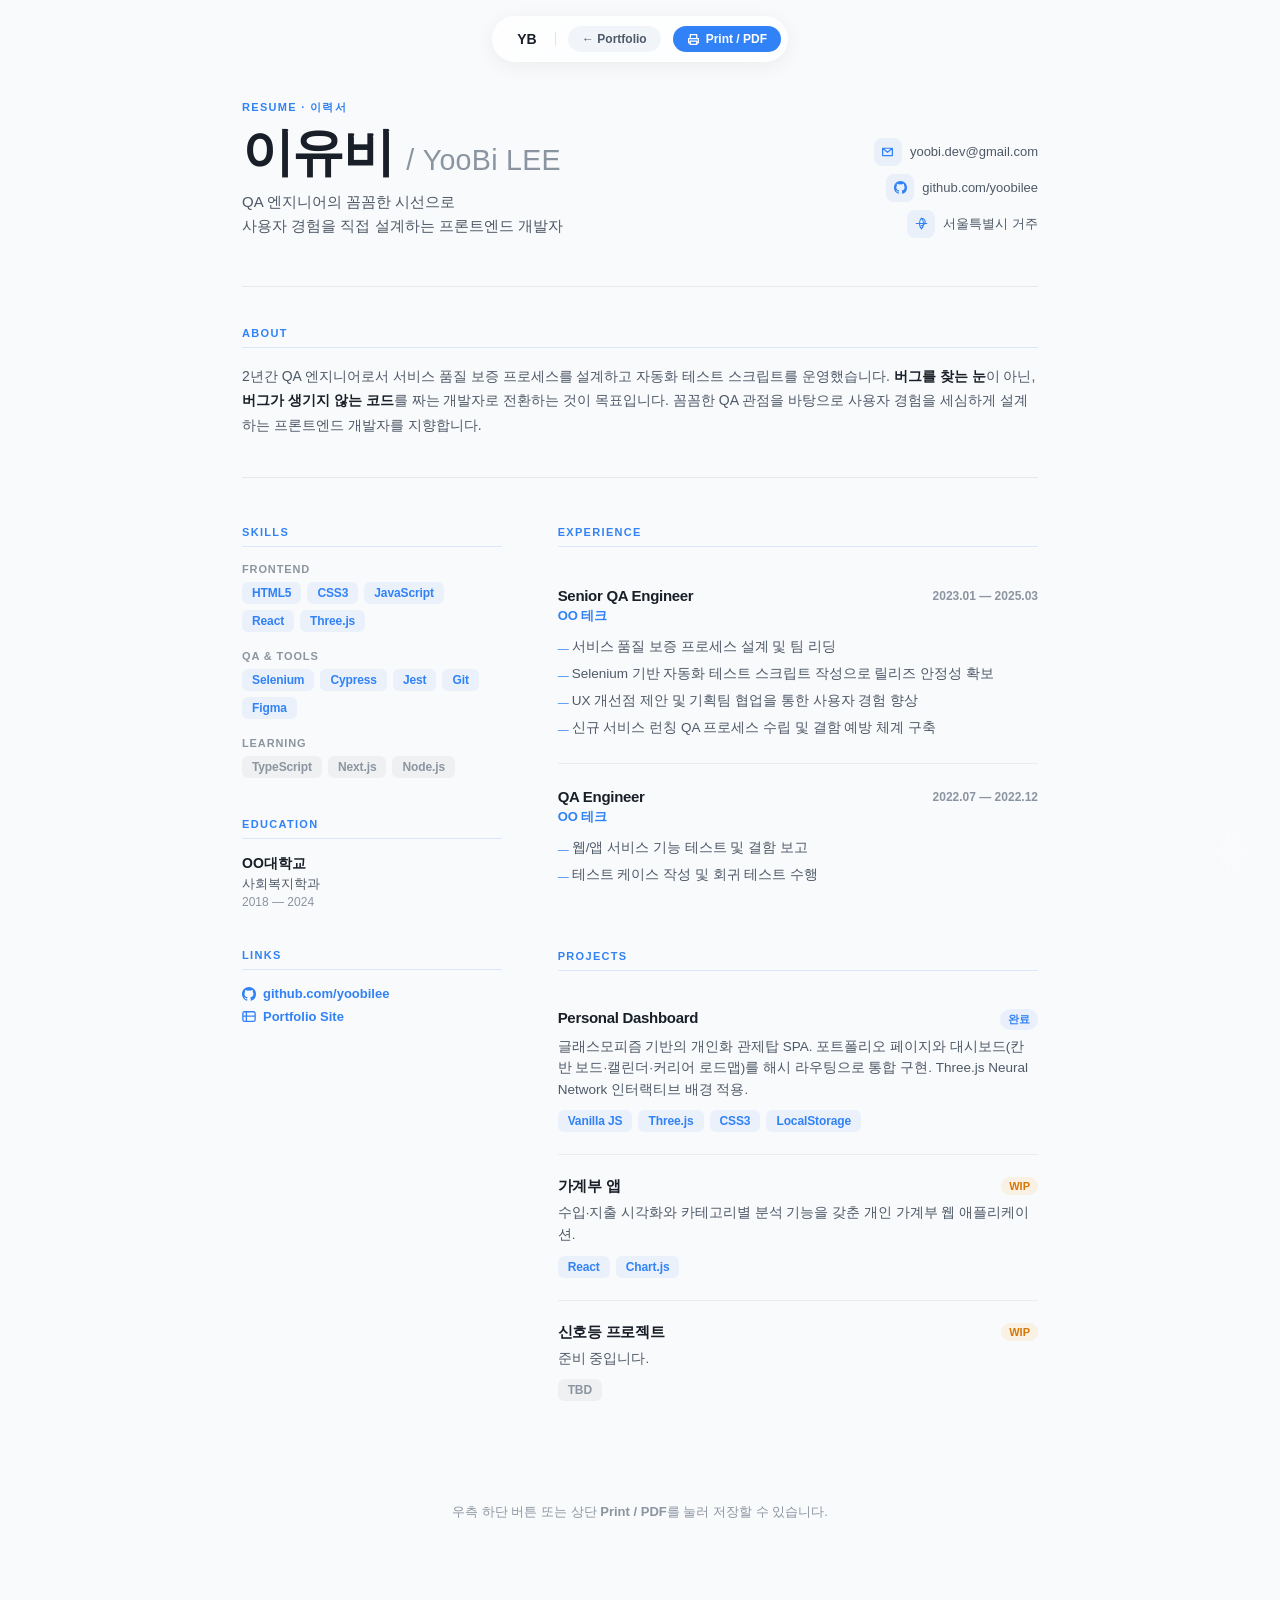
==== commit 6dd230af: "feat: 이력서 리디자인 및 Firebase 연동 기초 설정 완료" ====
--- a/resume.html
+++ b/resume.html
@@ -3,103 +3,273 @@
 <head>
     <meta charset="UTF-8">
     <meta name="viewport" content="width=device-width, initial-scale=1.0">
-    <title>이유비 | Resume</title>
-    <link rel="stylesheet" href="style.css"> 
-    <style>
-        /* 이력서 전용 추가 스타일링 */
-        body {
-            overflow-y: auto; /* 이력서는 길어질 수 있으므로 스크롤을 허용합니다 */
-            justify-content: center;
-            padding: 50px 20px;
-        }
-        
-        .resume-container {
-            width: 100%;
-            max-width: 800px;
-            background: rgba(255, 255, 255, 0.4); /* 대시보드와 같은 유리 질감 */
-            backdrop-filter: blur(20px);
-            border: 1px solid rgba(255, 255, 255, 0.5);
-            border-radius: 30px;
-            padding: 60px;
-            box-shadow: 0 20px 50px rgba(0, 0, 0, 0.05);
-        }
-
-        .back-link {
-            display: inline-flex;
-            align-items: center;
-            gap: 8px;
-            color: #3182f6; /* 토스 블루 컬러 사용 */
-            text-decoration: none;
-            font-weight: 700;
-            margin-bottom: 40px;
-            transition: transform 0.2s;
-        }
-
-        .back-link:hover { transform: translateX(-5px); }
-
-        .resume-header { border-bottom: 2px solid rgba(0, 0, 0, 0.05); padding-bottom: 30px; margin-bottom: 40px; }
-        .resume-header h1 { font-size: 42px; margin: 0; color: #191f28; }
-        .resume-header p { color: #4e5968; font-size: 18px; margin-top: 10px; }
-
-        .resume-section { margin-bottom: 40px; }
-        .resume-section h2 { font-size: 22px; color: #3182f6; margin-bottom: 20px; }
-        .resume-item { margin-bottom: 25px; }
-        .resume-item h3 { font-size: 19px; color: #333d4b; margin-bottom: 5px; }
-        .resume-item .date { font-size: 14px; color: #8b95a1; margin-bottom: 10px; }
-        .resume-item ul { padding-left: 20px; color: #4e5968; line-height: 1.7; }
-
-        /* 다크모드 대응 */
-        body.dark-mode .resume-container { background: rgba(30, 41, 59, 0.7); border-color: rgba(255, 255, 255, 0.1); }
-        body.dark-mode .resume-header h1 { color: #f8fafc; }
-        body.dark-mode .resume-item h3 { color: #e2e8f0; }
-        body.dark-mode .resume-item ul { color: #94a3b8; }
-    </style>
+    <title>이유비 — Resume</title>
+    <link rel="icon" type="image/png" href="favicon.png">
+    <link rel="stylesheet" href="resume.css">
 </head>
 <body>
-    <div class="resume-container">
-        <a href="index.html#dashboard" class="back-link">← 대시보드로 돌아가기</a>
-
+
+<!-- 포트폴리오와 테마 동기화 -->
+<script>
+    (function() {
+        const saved = localStorage.getItem('yoobiTheme');
+        if (saved === 'dark') document.body.classList.add('dark-mode');
+    })();
+</script>
+
+<div class="resume-root">
+
+    <!-- Dynamic Island 네비 -->
+    <nav class="resume-island">
+        <a href="index.html#portfolio" class="resume-island-logo">YB</a>
+        <div class="resume-island-divider"></div>
+        <a href="index.html#portfolio" class="resume-island-back">
+            ← Portfolio
+        </a>
+        <button class="resume-island-print" onclick="window.print()">
+            <svg width="13" height="13" viewBox="0 0 16 16" fill="none">
+                <path d="M4 6V2h8v4M4 12H2V7h12v5h-2M4 10h8v4H4v-4z" stroke="currentColor" stroke-width="1.6" stroke-linejoin="round"/>
+            </svg>
+            Print / PDF
+        </button>
+    </nav>
+
+    <div class="resume-body">
+
+        <!-- ── HEADER ── -->
         <header class="resume-header">
-            <h1>이유비 (YooBi LEE)</h1>
-            <p>QA Engineer ➡ Frontend Developer</p>
+            <div class="resume-header-left">
+                <span class="resume-eyebrow">Resume · 이력서</span>
+                <h1 class="resume-name">
+                    이유비
+                    <span class="resume-name-en">/ YooBi LEE</span>
+                </h1>
+                <p class="resume-tagline">QA 엔지니어의 꼼꼼한 시선으로<br>사용자 경험을 직접 설계하는 프론트엔드 개발자</p>
+            </div>
+            <div class="resume-header-right">
+                <a href="mailto:yoobi.dev@gmail.com" class="resume-contact-item">
+                    <span class="resume-contact-icon">
+                        <svg width="13" height="13" viewBox="0 0 16 16" fill="none">
+                            <path d="M2 4l6 5 6-5M2 4h12v9H2V4z" stroke="#3182f6" stroke-width="1.5" stroke-linejoin="round"/>
+                        </svg>
+                    </span>
+                    yoobi.dev@gmail.com
+                </a>
+                <a href="https://github.com/yoobilee" target="_blank" class="resume-contact-item">
+                    <span class="resume-contact-icon">
+                        <svg width="13" height="13" viewBox="0 0 16 16" fill="#3182f6">
+                            <path d="M8 0C3.58 0 0 3.58 0 8a8 8 0 005.47 7.59c.4.07.55-.17.55-.38v-1.34C3.73 14.3 3.28 13 3.28 13c-.36-.92-.88-1.17-.88-1.17-.72-.49.05-.48.05-.48.8.06 1.22.82 1.22.82.71 1.21 1.87.86 2.33.66.07-.52.28-.86.5-1.06-1.78-.2-3.64-.89-3.64-3.95 0-.87.31-1.59.82-2.15-.08-.2-.36-1.02.08-2.12 0 0 .67-.21 2.2.82a7.65 7.65 0 014 0c1.53-1.03 2.2-.82 2.2-.82.44 1.1.16 1.92.08 2.12.51.56.82 1.27.82 2.15 0 3.07-1.87 3.75-3.65 3.95.29.25.54.73.54 1.48v2.2c0 .21.15.46.55.38A8.01 8.01 0 0016 8c0-4.42-3.58-8-8-8z"/>
+                        </svg>
+                    </span>
+                    github.com/yoobilee
+                </a>
+                <span class="resume-contact-item">
+                    <span class="resume-contact-icon">
+                        <svg width="13" height="13" viewBox="0 0 16 16" fill="none">
+                            <path d="M8 1.5A4.5 4.5 0 018 10.5M8 1.5A4.5 4.5 0 018 10.5M8 1.5C9.4 3 10.5 5 10.5 8S9.4 13 8 14.5M8 1.5C6.6 3 5.5 5 5.5 8S6.6 13 8 14.5M1.5 8h13" stroke="#3182f6" stroke-width="1.4" stroke-linecap="round"/>
+                        </svg>
+                    </span>
+                    서울특별시 거주
+                </span>
+            </div>
         </header>
 
-        <section class="resume-section">
-            <h2>Experience</h2>
-            <div class="resume-item">
-                <h3>Senior QA Engineer | OO 테크</h3>
-                <p class="date">2023.01 - 현재</p>
-                <ul>
-                    <li>서비스 전반의 품질 보증 프로세스 설계 및 리딩</li>
-                    <li>자동화 테스트 스크립트 작성 및 릴리즈 안정성 확보</li>
-                    <li>사용자 피드백 기반 UX 개선점 제안 및 기획 협업</li>
-                </ul>
-            </div>
-        </section>
-
-        <section class="resume-section">
-            <h2>Skills</h2>
-            <div class="resume-item">
-                <p><strong>Frontend:</strong> HTML, CSS, Vanilla JS, React</p>
-                <p><strong>QA Tools:</strong> Selenium, Appium, Jest, Cypress</p>
-                <p><strong>Collaboration:</strong> Jira, Confluence, Git, Figma</p>
-            </div>
-        </section>
-
-        <section class="resume-section">
-            <h2>Education</h2>
-            <div class="resume-item">
-                <h3>OO대학교 컴퓨터공학 전공</h3>
-                <p class="date">2016.03 - 2021.02</p>
-            </div>
-        </section>
-    </div>
-
-    <script>
-        // 대시보드의 다크모드 설정을 그대로 가져옵니다
-        if (localStorage.getItem('yoobiTheme') === 'dark') {
-            document.body.classList.add('dark-mode');
-        }
-    </script>
+        <!-- ── 자기소개 (전체 너비) ── -->
+        <div class="resume-section resume-full-width" style="padding-top: 40px;">
+            <div class="resume-section-label">About</div>
+            <p class="resume-about-text">
+                2년간 QA 엔지니어로서 서비스 품질 보증 프로세스를 설계하고 자동화 테스트 스크립트를 운영했습니다.
+                <strong>버그를 찾는 눈</strong>이 아닌, <strong>버그가 생기지 않는 코드</strong>를 짜는 개발자로 전환하는 것이 목표입니다.
+                꼼꼼한 QA 관점을 바탕으로 사용자 경험을 세심하게 설계하는 프론트엔드 개발자를 지향합니다.
+            </p>
+        </div>
+
+        <!-- ── 2단 레이아웃 ── -->
+        <div class="resume-grid">
+
+            <!-- 좌측 컬럼 -->
+            <div class="resume-sidebar">
+
+                <!-- 기술 스택 -->
+                <div class="resume-section">
+                    <div class="resume-section-label">Skills</div>
+
+                    <div class="resume-skill-group">
+                        <div class="resume-skill-group-title">Frontend</div>
+                        <div class="resume-tag-list">
+                            <span class="resume-tag">HTML5</span>
+                            <span class="resume-tag">CSS3</span>
+                            <span class="resume-tag">JavaScript</span>
+                            <span class="resume-tag">React</span>
+                            <span class="resume-tag">Three.js</span>
+                        </div>
+                    </div>
+
+                    <div class="resume-skill-group">
+                        <div class="resume-skill-group-title">QA & Tools</div>
+                        <div class="resume-tag-list">
+                            <span class="resume-tag">Selenium</span>
+                            <span class="resume-tag">Cypress</span>
+                            <span class="resume-tag">Jest</span>
+                            <span class="resume-tag">Git</span>
+                            <span class="resume-tag">Figma</span>
+                        </div>
+                    </div>
+
+                    <div class="resume-skill-group">
+                        <div class="resume-skill-group-title">Learning</div>
+                        <div class="resume-tag-list">
+                            <span class="resume-tag resume-tag-dim">TypeScript</span>
+                            <span class="resume-tag resume-tag-dim">Next.js</span>
+                            <span class="resume-tag resume-tag-dim">Node.js</span>
+                        </div>
+                    </div>
+                </div>
+
+                <!-- 학력 -->
+                <div class="resume-section">
+                    <div class="resume-section-label">Education</div>
+                    <div class="resume-edu-item">
+                        <div class="resume-edu-school">OO대학교</div>
+                        <div class="resume-edu-dept">사회복지학과</div>
+                        <div class="resume-edu-date">2018 — 2024</div>
+                    </div>
+                </div>
+
+                <!-- 링크 -->
+                <div class="resume-section">
+                    <div class="resume-section-label">Links</div>
+                    <div class="resume-link-row">
+                        <a href="https://github.com/yoobilee" target="_blank" class="resume-ext-link">
+                            <svg width="14" height="14" viewBox="0 0 16 16" fill="currentColor">
+                                <path d="M8 0C3.58 0 0 3.58 0 8a8 8 0 005.47 7.59c.4.07.55-.17.55-.38v-1.34C3.73 14.3 3.28 13 3.28 13c-.36-.92-.88-1.17-.88-1.17-.72-.49.05-.48.05-.48.8.06 1.22.82 1.22.82.71 1.21 1.87.86 2.33.66.07-.52.28-.86.5-1.06-1.78-.2-3.64-.89-3.64-3.95 0-.87.31-1.59.82-2.15-.08-.2-.36-1.02.08-2.12 0 0 .67-.21 2.2.82a7.65 7.65 0 014 0c1.53-1.03 2.2-.82 2.2-.82.44 1.1.16 1.92.08 2.12.51.56.82 1.27.82 2.15 0 3.07-1.87 3.75-3.65 3.95.29.25.54.73.54 1.48v2.2c0 .21.15.46.55.38A8.01 8.01 0 0016 8c0-4.42-3.58-8-8-8z"/>
+                            </svg>
+                            github.com/yoobilee
+                        </a>
+                        <a href="index.html#portfolio" class="resume-ext-link">
+                            <svg width="14" height="14" viewBox="0 0 16 16" fill="none">
+                                <rect x="1" y="2" width="14" height="11" rx="2" stroke="currentColor" stroke-width="1.5"/>
+                                <path d="M5 2v11M1 7h14" stroke="currentColor" stroke-width="1.5"/>
+                            </svg>
+                            Portfolio Site
+                        </a>
+                    </div>
+                </div>
+
+            </div>
+
+            <!-- 우측 컬럼 -->
+            <div class="resume-main">
+
+                <!-- 경력 -->
+                <div class="resume-section">
+                    <div class="resume-section-label">Experience</div>
+
+                    <div class="resume-exp-item">
+                        <div class="resume-exp-head">
+                            <span class="resume-exp-role">Senior QA Engineer</span>
+                            <span class="resume-exp-date">2023.01 — 2025.03</span>
+                        </div>
+                        <div class="resume-exp-company">OO 테크</div>
+                        <ul class="resume-exp-list">
+                            <li>서비스 품질 보증 프로세스 설계 및 팀 리딩</li>
+                            <li>Selenium 기반 자동화 테스트 스크립트 작성으로 릴리즈 안정성 확보</li>
+                            <li>UX 개선점 제안 및 기획팀 협업을 통한 사용자 경험 향상</li>
+                            <li>신규 서비스 런칭 QA 프로세스 수립 및 결함 예방 체계 구축</li>
+                        </ul>
+                    </div>
+
+                    <div class="resume-exp-item">
+                        <div class="resume-exp-head">
+                            <span class="resume-exp-role">QA Engineer</span>
+                            <span class="resume-exp-date">2022.07 — 2022.12</span>
+                        </div>
+                        <div class="resume-exp-company">OO 테크</div>
+                        <ul class="resume-exp-list">
+                            <li>웹/앱 서비스 기능 테스트 및 결함 보고</li>
+                            <li>테스트 케이스 작성 및 회귀 테스트 수행</li>
+                        </ul>
+                    </div>
+                </div>
+
+                <!-- 프로젝트 -->
+                <div class="resume-section">
+                    <div class="resume-section-label">Projects</div>
+
+                    <div class="resume-proj-item">
+                        <div class="resume-proj-head">
+                            <span class="resume-proj-title">Personal Dashboard</span>
+                            <span class="resume-proj-status">완료</span>
+                        </div>
+                        <p class="resume-proj-desc">
+                            글래스모피즘 기반의 개인화 관제탑 SPA. 포트폴리오 페이지와 대시보드(칸반 보드·캘린더·커리어 로드맵)를 해시 라우팅으로 통합 구현. Three.js Neural Network 인터랙티브 배경 적용.
+                        </p>
+                        <div class="resume-tag-list">
+                            <span class="resume-tag">Vanilla JS</span>
+                            <span class="resume-tag">Three.js</span>
+                            <span class="resume-tag">CSS3</span>
+                            <span class="resume-tag">LocalStorage</span>
+                        </div>
+                    </div>
+
+                    <div class="resume-proj-item">
+                        <div class="resume-proj-head">
+                            <span class="resume-proj-title">가계부 앱</span>
+                            <span class="resume-proj-status wip">WIP</span>
+                        </div>
+                        <p class="resume-proj-desc">
+                            수입·지출 시각화와 카테고리별 분석 기능을 갖춘 개인 가계부 웹 애플리케이션.
+                        </p>
+                        <div class="resume-tag-list">
+                            <span class="resume-tag">React</span>
+                            <span class="resume-tag">Chart.js</span>
+                        </div>
+                    </div>
+
+                    <div class="resume-proj-item">
+                        <div class="resume-proj-head">
+                            <span class="resume-proj-title">신호등 프로젝트</span>
+                            <span class="resume-proj-status wip">WIP</span>
+                        </div>
+                        <p class="resume-proj-desc">준비 중입니다.</p>
+                        <div class="resume-tag-list">
+                            <span class="resume-tag resume-tag-dim">TBD</span>
+                        </div>
+                    </div>
+                </div>
+
+            </div>
+        </div>
+
+        <div class="resume-print-hint">
+            우측 하단 버튼 또는 상단 <strong>Print / PDF</strong>를 눌러 저장할 수 있습니다.
+        </div>
+
+    </div><!-- /resume-body -->
+
+</div><!-- /resume-root -->
+
+<!-- 다크모드 토글 -->
+<button class="resume-theme-toggle" id="resume-theme-btn" title="테마 전환">🌙</button>
+
+<script>
+    // 테마 토글
+    const themeBtn = document.getElementById('resume-theme-btn');
+
+    function syncTheme() {
+        const isDark = document.body.classList.contains('dark-mode');
+        themeBtn.textContent = isDark ? '☀️' : '🌙';
+    }
+
+    syncTheme();
+
+    themeBtn.addEventListener('click', () => {
+        document.body.classList.toggle('dark-mode');
+        const isDark = document.body.classList.contains('dark-mode');
+        localStorage.setItem('yoobiTheme', isDark ? 'dark' : 'light');
+        syncTheme();
+    });
+</script>
+
 </body>
 </html>
--- a/resume.css
+++ b/resume.css
@@ -0,0 +1,677 @@
+/* =====================================================
+Resume — 포트폴리오와 동일한 디자인 언어
+===================================================== */
+
+* {
+  box-sizing: border-box;
+  margin: 0;
+  padding: 0;
+}
+
+.resume-root {
+  min-height: 100vh;
+  background: #f9fafb;
+  color: #191f28;
+  font-family: 'Pretendard', -apple-system, BlinkMacSystemFont, sans-serif;
+  transition: background 0.3s, color 0.3s;
+}
+
+body.dark-mode .resume-root {
+  background: #0a0f1a;
+  color: #f0f6ff;
+}
+
+/* ── Dynamic Island (포트폴리오와 동일) ── */
+.resume-island {
+  position: fixed;
+  top: 16px;
+  left: 50%;
+  transform: translateX(-50%);
+  z-index: 2000;
+  background: rgba(255, 255, 255, 0.75);
+  backdrop-filter: blur(20px) saturate(180%);
+  -webkit-backdrop-filter: blur(20px) saturate(180%);
+  border: 1px solid rgba(255, 255, 255, 0.4);
+  border-radius: 100px;
+  padding: 6px 6px 6px 18px;
+  display: flex;
+  align-items: center;
+  gap: 12px;
+  box-shadow: 0 4px 20px rgba(0, 0, 0, 0.06);
+  transition: all 0.4s ease;
+}
+
+body.dark-mode .resume-island {
+  background: rgba(30, 41, 59, 0.75);
+  border-color: rgba(255, 255, 255, 0.08);
+  box-shadow: 0 8px 32px rgba(0, 0, 0, 0.3);
+}
+
+/* ── YB 로고: 포트폴리오 스타일과 100% 동일하게 수정 ── */
+.resume-island-logo {
+  position: relative; /* 빛 반사 효과의 기준점 설정 */
+  overflow: hidden; /* 빛이 원형 영역 밖으로 나가지 않도록 설정 */
+  width: 32px; /* 로고 버튼의 너비 설정 */
+  height: 32px; /* 로고 버튼의 높이 설정 */
+  border-radius: 50%; /* 로고 버튼을 완벽한 원형으로 설정 */
+  background: transparent; /* 배경을 투명하게 설정 */
+  color: #191f28; /* 라이트 모드 기본 글자색 설정 */
+  display: flex; /* 내부 요소 정렬을 위해 플렉스 박스 사용 */
+  align-items: center; /* 세로 방향 중앙 정렬 */
+  justify-content: center; /* 가로 방향 중앙 정렬 */
+  font-weight: 900; /* 글자 두께를 아주 두껍게 설정 */
+  font-size: 14px; /* 글자 크기 설정 */
+  text-decoration: none; /* 밑줄 등 기본 텍스트 장식 제거 */
+  transition: all 0.3s cubic-bezier(0.34, 1.56, 0.64, 1); /* 부드러운 애니메이션 효과 설정 */
+  border: none; /* 테두리 제거 */
+}
+
+/* ── YB 로고: 알약 크기 고정 및 글자 전용 유리 질감 ── */
+.resume-island-logo {
+  display: flex;
+  align-items: center;
+  justify-content: center;
+  /* ⭐️ 알약이 넓어지지 않도록 크기를 32px로 엄격히 고정 */
+  width: 32px;
+  height: 32px;
+  flex-shrink: 0;               /* 부모 요소 안에서 찌그러지지 않게 설정 */
+  
+  text-decoration: none;
+  font-weight: 900;
+  font-size: 14px;              /* ⭐️ 요구사항: 14px 고정 */
+  
+  /* ⭐️ 글자 내부에만 빛이 흐르도록 마스킹 설정 */
+  background: linear-gradient(
+    120deg, 
+    #191f28 40%, 
+    rgba(255, 255, 255, 0.7) 50%, 
+    #191f28 60%
+  );
+  background-size: 300% 100%;
+  background-position: 100% 0;
+  -webkit-background-clip: text;
+  background-clip: text;
+  -webkit-text-fill-color: transparent;
+  
+  /* 확대 효과(transform) 없이 색상과 위치만 부드럽게 전환 */
+  transition: background-position 0.6s cubic-bezier(0.23, 1, 0.32, 1), 
+              background-image 0.3s ease;
+  border: none;
+  cursor: pointer;
+}
+
+/* 마우스 호버 시: 글자색이 파란색으로 변하며 빛이 글자만 통과 */
+.resume-island-logo:hover {
+  background-position: 0% 0;    /* 빛줄기 이동 */
+  background-image: linear-gradient(
+    120deg, 
+    #3182f6 40%,                /* 호버 시 시그니처 블루 */
+    rgba(255, 255, 255, 0.9) 50%, 
+    #3182f6 60%
+  );
+}
+
+/* ── 다크모드 대응 ── */
+body.dark-mode .resume-island-logo {
+  background-image: linear-gradient(
+    120deg, 
+    #ffffff 40%, 
+    rgba(255, 255, 255, 0.6) 50%, 
+    #ffffff 60%
+  );
+}
+
+body.dark-mode .resume-island-logo:hover {
+  background-image: linear-gradient(
+    120deg, 
+    #3182f6 40%, 
+    rgba(255, 255, 255, 0.8) 50%, 
+    #3182f6 60%
+  );
+}
+
+.resume-island-divider {
+  width: 1px;
+  height: 14px;
+  background: rgba(0, 0, 0, 0.1);
+}
+
+body.dark-mode .resume-island-divider {
+  background: rgba(255, 255, 255, 0.1);
+}
+
+.resume-island-back {
+  display: flex;
+  align-items: center;
+  gap: 6px;
+  background: #f1f5f9;
+  color: #4e5968;
+  text-decoration: none;
+  padding: 6px 14px;
+  border-radius: 100px;
+  font-size: 12px;
+  font-weight: 700;
+  transition: all 0.25s ease;
+}
+
+body.dark-mode .resume-island-back {
+  background: rgba(255, 255, 255, 0.07);
+  color: #94a3b8;
+}
+
+.resume-island-back:hover {
+  background: #3182f6;
+  color: #fff;
+}
+
+.resume-island-print {
+  display: flex;
+  align-items: center;
+  gap: 6px;
+  background: #3182f6;
+  color: #fff;
+  border: none;
+  padding: 6px 14px;
+  border-radius: 100px;
+  font-size: 12px;
+  font-weight: 700;
+  cursor: pointer;
+  transition: all 0.25s ease;
+}
+
+.resume-island-print:hover {
+  filter: brightness(1.08);
+  transform: translateY(-1px);
+  box-shadow: 0 4px 12px rgba(49, 130, 246, 0.3);
+}
+
+/* ── 레이아웃 ── */
+.resume-body {
+  max-width: 860px;
+  margin: 0 auto;
+  padding: 100px 32px 80px;
+}
+
+/* ── Header ── */
+.resume-header {
+  padding-bottom: 48px;
+  border-bottom: 1px solid rgba(0, 0, 0, 0.07);
+  display: flex;
+  justify-content: space-between;
+  align-items: flex-end;
+  gap: 24px;
+}
+
+body.dark-mode .resume-header {
+  border-bottom-color: rgba(255, 255, 255, 0.07);
+}
+
+.resume-header-left {}
+
+.resume-eyebrow {
+  font-size: 11px;
+  font-weight: 700;
+  letter-spacing: 0.12em;
+  text-transform: uppercase;
+  color: #3182f6;
+  margin-bottom: 10px;
+  display: block;
+}
+
+body.dark-mode .resume-eyebrow {
+  color: #60a5fa;
+}
+
+.resume-name {
+  font-size: clamp(36px, 5vw, 52px);
+  font-weight: 900;
+  letter-spacing: -0.03em;
+  line-height: 1.05;
+  color: #191f28;
+  margin-bottom: 8px;
+}
+
+body.dark-mode .resume-name {
+  color: #f0f6ff;
+}
+
+.resume-name-en {
+  font-size: 0.55em;
+  font-weight: 500;
+  color: #8b95a1;
+  letter-spacing: 0.01em;
+}
+
+.resume-tagline {
+  font-size: 15px;
+  color: #4e5968;
+  line-height: 1.6;
+  margin-top: 10px;
+  max-width: 420px;
+}
+
+body.dark-mode .resume-tagline {
+  color: #94a3b8;
+}
+
+.resume-header-right {
+  display: flex;
+  flex-direction: column;
+  gap: 8px;
+  align-items: flex-end;
+  flex-shrink: 0;
+}
+
+.resume-contact-item {
+  display: flex;
+  align-items: center;
+  gap: 8px;
+  font-size: 13px;
+  color: #4e5968;
+  text-decoration: none;
+  transition: color 0.2s;
+}
+
+body.dark-mode .resume-contact-item {
+  color: #94a3b8;
+}
+
+.resume-contact-item:hover {
+  color: #3182f6;
+}
+
+.resume-contact-icon {
+  width: 28px;
+  height: 28px;
+  border-radius: 8px;
+  background: rgba(49, 130, 246, 0.08);
+  display: flex;
+  align-items: center;
+  justify-content: center;
+  flex-shrink: 0;
+}
+
+body.dark-mode .resume-contact-icon {
+  background: rgba(96, 165, 250, 0.1);
+}
+
+/* ── 2단 레이아웃 ── */
+.resume-grid {
+  display: grid;
+  grid-template-columns: 1fr 1.85fr;
+  gap: 0 56px;
+  margin-top: 48px;
+}
+
+/* ── 섹션 공통 ── */
+.resume-section {
+  margin-bottom: 40px;
+}
+
+.resume-section-label {
+  font-size: 11px;
+  font-weight: 700;
+  letter-spacing: 0.12em;
+  text-transform: uppercase;
+  color: #3182f6;
+  margin-bottom: 16px;
+  padding-bottom: 8px;
+  border-bottom: 1px solid rgba(49, 130, 246, 0.15);
+}
+
+body.dark-mode .resume-section-label {
+  color: #60a5fa;
+  border-bottom-color: rgba(96, 165, 250, 0.15);
+}
+
+/* ── 스킬 태그 ── */
+.resume-tag-list {
+  display: flex;
+  flex-wrap: wrap;
+  gap: 6px;
+}
+
+.resume-tag {
+  display: inline-block;
+  padding: 4px 10px;
+  border-radius: 6px;
+  font-size: 12px;
+  font-weight: 600;
+  background: rgba(49, 130, 246, 0.07);
+  color: #3182f6;
+  letter-spacing: -0.01em;
+}
+
+body.dark-mode .resume-tag {
+  background: rgba(96, 165, 250, 0.1);
+  color: #93c5fd;
+}
+
+.resume-tag-dim {
+  background: rgba(0, 0, 0, 0.04);
+  color: #8b95a1;
+}
+
+body.dark-mode .resume-tag-dim {
+  background: rgba(255, 255, 255, 0.05);
+  color: #64748b;
+}
+
+/* ── 스킬 그룹 ── */
+.resume-skill-group {
+  margin-bottom: 18px;
+}
+
+.resume-skill-group-title {
+  font-size: 11px;
+  font-weight: 700;
+  color: #8b95a1;
+  text-transform: uppercase;
+  letter-spacing: 0.08em;
+  margin-bottom: 7px;
+}
+
+/* ── 학력 ── */
+.resume-edu-item {
+  margin-bottom: 16px;
+}
+
+.resume-edu-school {
+  font-size: 14px;
+  font-weight: 700;
+  color: #191f28;
+  margin-bottom: 2px;
+}
+
+body.dark-mode .resume-edu-school {
+  color: #f0f6ff;
+}
+
+.resume-edu-dept {
+  font-size: 13px;
+  color: #4e5968;
+  margin-bottom: 2px;
+}
+
+body.dark-mode .resume-edu-dept {
+  color: #94a3b8;
+}
+
+.resume-edu-date {
+  font-size: 12px;
+  color: #8b95a1;
+}
+
+/* ── 링크 ── */
+.resume-link-row {
+  display: flex;
+  flex-direction: column;
+  gap: 8px;
+}
+
+.resume-ext-link {
+  display: flex;
+  align-items: center;
+  gap: 7px;
+  font-size: 13px;
+  font-weight: 600;
+  color: #3182f6;
+  text-decoration: none;
+  transition: opacity 0.2s;
+}
+
+.resume-ext-link:hover {
+  opacity: 0.7;
+}
+
+/* ── 경력 타임라인 ── */
+.resume-exp-item {
+  padding: 24px 0;
+  border-bottom: 1px solid rgba(0, 0, 0, 0.06);
+}
+
+.resume-exp-item:last-child {
+  border-bottom: none;
+}
+
+body.dark-mode .resume-exp-item {
+  border-bottom-color: rgba(255, 255, 255, 0.05);
+}
+
+.resume-exp-head {
+  display: flex;
+  justify-content: space-between;
+  align-items: flex-start;
+  gap: 12px;
+  margin-bottom: 3px;
+}
+
+.resume-exp-role {
+  font-size: 15px;
+  font-weight: 800;
+  color: #191f28;
+  letter-spacing: -0.02em;
+}
+
+body.dark-mode .resume-exp-role {
+  color: #f0f6ff;
+}
+
+.resume-exp-date {
+  font-size: 12px;
+  font-weight: 600;
+  color: #8b95a1;
+  white-space: nowrap;
+  padding-top: 2px;
+}
+
+.resume-exp-company {
+  font-size: 13px;
+  color: #3182f6;
+  font-weight: 600;
+  margin-bottom: 12px;
+}
+
+body.dark-mode .resume-exp-company {
+  color: #60a5fa;
+}
+
+.resume-exp-list {
+  list-style: none;
+  display: flex;
+  flex-direction: column;
+  gap: 6px;
+}
+
+.resume-exp-list li {
+  font-size: 13.5px;
+  color: #4e5968;
+  line-height: 1.55;
+  padding-left: 14px;
+  position: relative;
+}
+
+body.dark-mode .resume-exp-list li {
+  color: #94a3b8;
+}
+
+.resume-exp-list li::before {
+  content: '—';
+  position: absolute;
+  left: 0;
+  color: #3182f6;
+  font-size: 11px;
+  top: 3px;
+}
+
+/* ── 프로젝트 ── */
+.resume-proj-item {
+  padding: 22px 0;
+  border-bottom: 1px solid rgba(0, 0, 0, 0.06);
+}
+
+.resume-proj-item:last-child {
+  border-bottom: none;
+}
+
+body.dark-mode .resume-proj-item {
+  border-bottom-color: rgba(255, 255, 255, 0.05);
+}
+
+.resume-proj-head {
+  display: flex;
+  justify-content: space-between;
+  align-items: flex-start;
+  gap: 12px;
+  margin-bottom: 6px;
+}
+
+.resume-proj-title {
+  font-size: 15px;
+  font-weight: 800;
+  color: #191f28;
+  letter-spacing: -0.02em;
+}
+
+body.dark-mode .resume-proj-title {
+  color: #f0f6ff;
+}
+
+.resume-proj-status {
+  font-size: 11px;
+  font-weight: 700;
+  padding: 3px 8px;
+  border-radius: 100px;
+  background: rgba(49, 130, 246, 0.08);
+  color: #3182f6;
+  white-space: nowrap;
+  flex-shrink: 0;
+}
+
+.resume-proj-status.wip {
+  background: rgba(245, 158, 11, 0.1);
+  color: #d97706;
+}
+
+body.dark-mode .resume-proj-status.wip {
+  background: rgba(245, 158, 11, 0.08);
+  color: #fbbf24;
+}
+
+.resume-proj-desc {
+  font-size: 13.5px;
+  color: #4e5968;
+  line-height: 1.6;
+  margin-bottom: 10px;
+}
+
+body.dark-mode .resume-proj-desc {
+  color: #94a3b8;
+}
+
+/* ── 자기소개 ── */
+.resume-about-text {
+  font-size: 14px;
+  color: #4e5968;
+  line-height: 1.75;
+}
+
+body.dark-mode .resume-about-text {
+  color: #94a3b8;
+}
+
+.resume-about-text strong {
+  color: #191f28;
+  font-weight: 700;
+}
+
+body.dark-mode .resume-about-text strong {
+  color: #f0f6ff;
+}
+
+/* ── 우측 컬럼 상단 자기소개 전체 너비 ── */
+.resume-full-width {
+  grid-column: 1 / -1;
+  padding-bottom: 40px;
+  margin-bottom: 0;
+  border-bottom: 1px solid rgba(0, 0, 0, 0.07);
+}
+
+body.dark-mode .resume-full-width {
+  border-bottom-color: rgba(255, 255, 255, 0.06);
+}
+
+/* ── 인쇄 버튼 영역 ── */
+.resume-print-hint {
+  text-align: center;
+  padding: 40px 0 0;
+  font-size: 13px;
+  color: #8b95a1;
+}
+
+/* ── @media print ── */
+@media print {
+
+  .resume-island,
+  .resume-print-hint {
+    display: none !important;
+  }
+
+  .resume-root {
+    background: #fff !important;
+  }
+
+  body.dark-mode .resume-root {
+    background: #fff !important;
+    color: #191f28 !important;
+  }
+
+  .resume-body {
+    padding: 40px 24px !important;
+  }
+
+  .resume-name,
+  .resume-exp-role,
+  .resume-proj-title,
+  .resume-edu-school {
+    color: #191f28 !important;
+  }
+
+  .resume-about-text,
+  .resume-exp-list li,
+  .resume-proj-desc,
+  .resume-tagline {
+    color: #4e5968 !important;
+  }
+}
+
+/* ── 다크모드 토글 ── */
+.resume-theme-toggle {
+  position: fixed;
+  bottom: 28px;
+  right: 28px;
+  z-index: 1000;
+  width: 42px;
+  height: 42px;
+  border-radius: 50%;
+  background: rgba(255, 255, 255, 0.8);
+  backdrop-filter: blur(12px);
+  border: 1px solid rgba(0, 0, 0, 0.08);
+  cursor: pointer;
+  display: flex;
+  align-items: center;
+  justify-content: center;
+  font-size: 18px;
+  box-shadow: 0 4px 16px rgba(0, 0, 0, 0.08);
+  transition: all 0.25s ease;
+}
+
+body.dark-mode .resume-theme-toggle {
+  background: rgba(30, 41, 59, 0.85);
+  border-color: rgba(255, 255, 255, 0.08);
+}
+
+.resume-theme-toggle:hover {
+  transform: scale(1.08);
+  box-shadow: 0 6px 20px rgba(0, 0, 0, 0.12);
+}
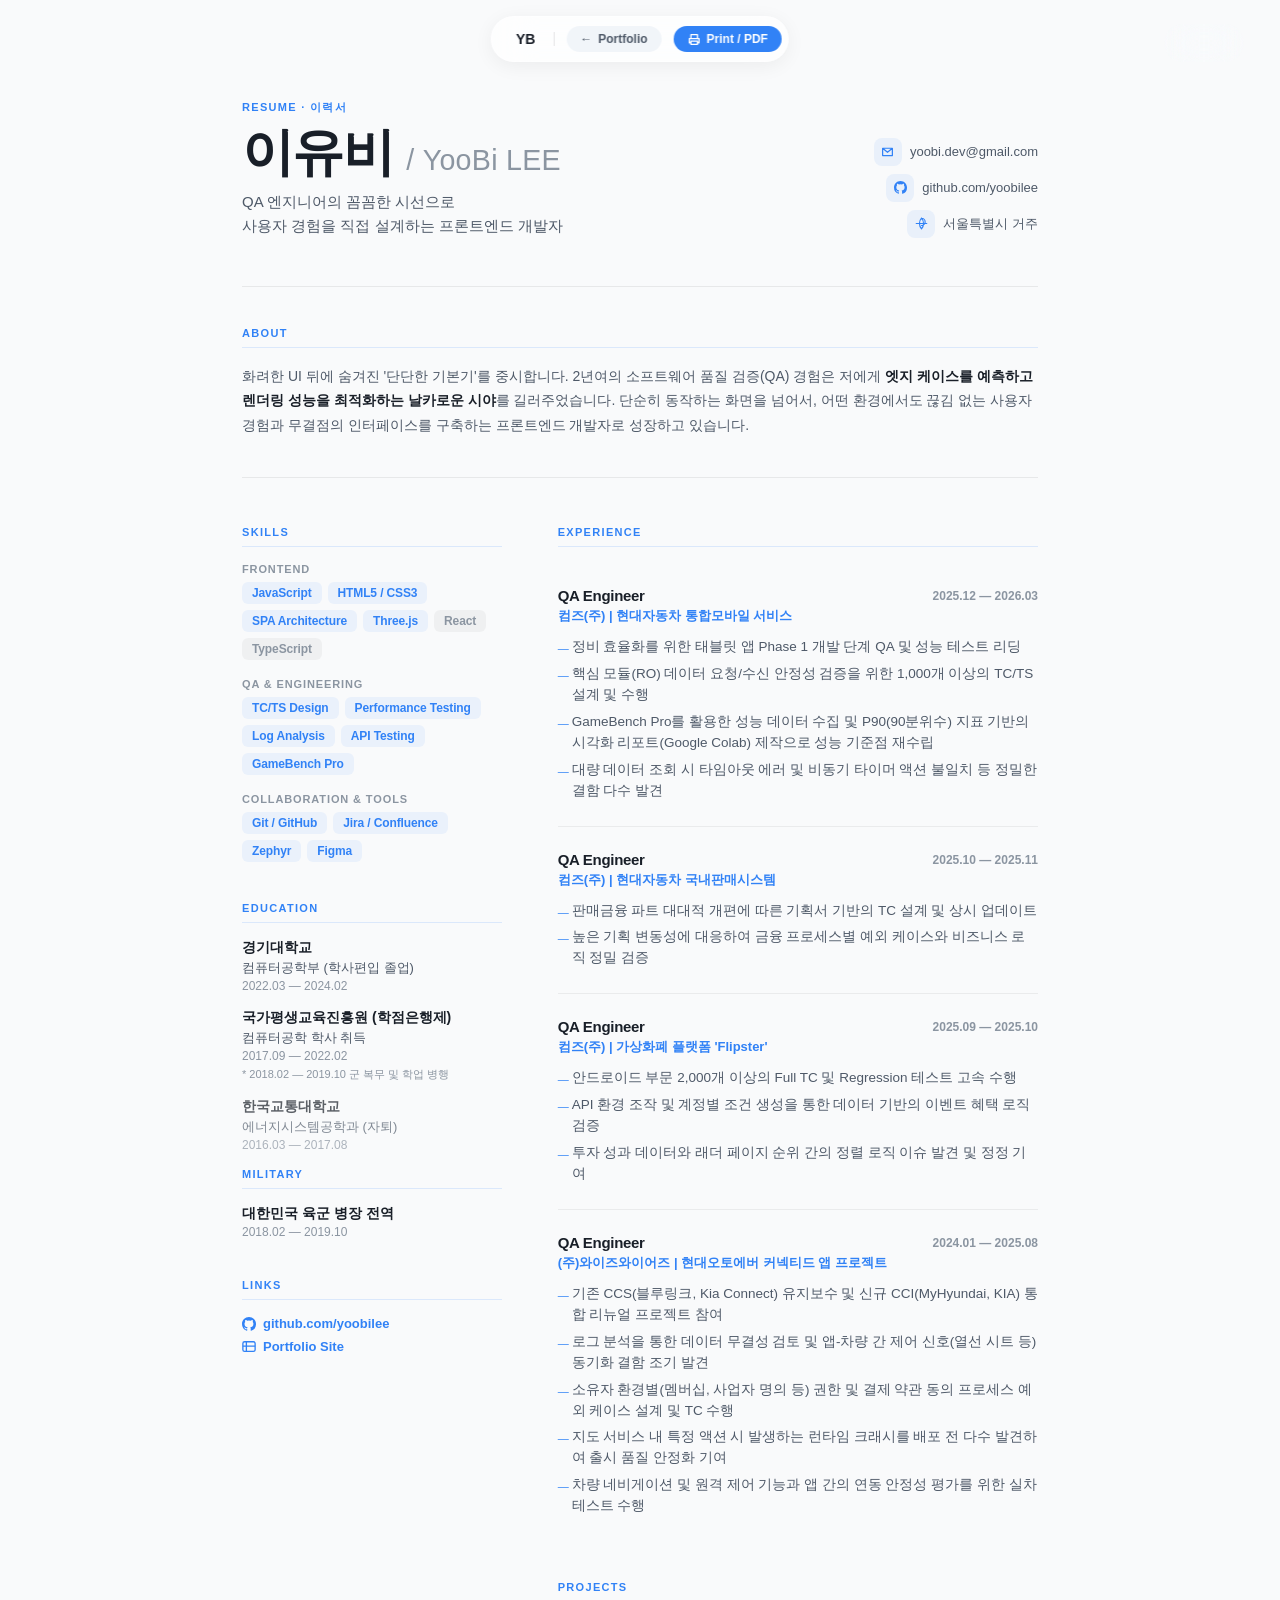
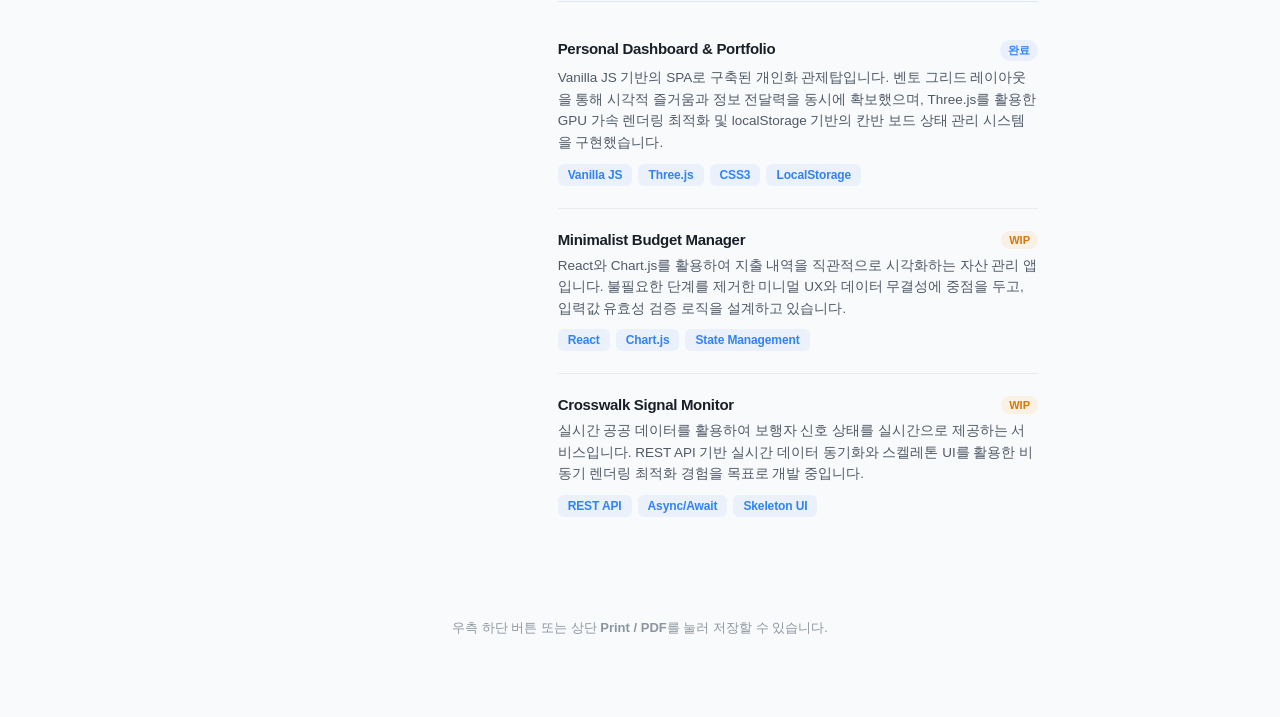
==== commit 2238e7d9: "Refactor: CSS 아키텍처 리팩토링 및 렌더링 버그 수정, README 업데이트" ====
--- a/resume.html
+++ b/resume.html
@@ -1,5 +1,6 @@
 <!DOCTYPE html>
 <html lang="ko">
+
 <head>
     <meta charset="UTF-8">
     <meta name="viewport" content="width=device-width, initial-scale=1.0">
@@ -7,269 +8,358 @@
     <link rel="icon" type="image/png" href="favicon.png">
     <link rel="stylesheet" href="resume.css">
 </head>
+
 <body>
 
-<!-- 포트폴리오와 테마 동기화 -->
-<script>
-    (function() {
-        const saved = localStorage.getItem('yoobiTheme');
-        if (saved === 'dark') document.body.classList.add('dark-mode');
-    })();
-</script>
-
-<div class="resume-root">
-
-    <!-- Dynamic Island 네비 -->
-    <nav class="resume-island">
-        <a href="index.html#portfolio" class="resume-island-logo">YB</a>
-        <div class="resume-island-divider"></div>
-        <a href="index.html#portfolio" class="resume-island-back">
-            ← Portfolio
-        </a>
-        <button class="resume-island-print" onclick="window.print()">
-            <svg width="13" height="13" viewBox="0 0 16 16" fill="none">
-                <path d="M4 6V2h8v4M4 12H2V7h12v5h-2M4 10h8v4H4v-4z" stroke="currentColor" stroke-width="1.6" stroke-linejoin="round"/>
-            </svg>
-            Print / PDF
+    <script>
+        (function () {
+            const saved = localStorage.getItem('yoobiTheme');
+            if (saved === 'dark') document.body.classList.add('dark-mode');
+        })();
+    </script>
+
+    <div class="resume-root">
+
+        <nav class="resume-island">
+            <a href="index.html" class="resume-island-logo">YB</a>
+
+            <div class="resume-island-divider"></div>
+
+            <a href="index.html#portfolio" class="resume-island-back">
+                <span class="back-arrow">←</span><span class="back-text"> Portfolio</span>
+            </a>
+
+            <button class="resume-island-print" onclick="window.print()">
+                <svg width="13" height="13" viewBox="0 0 16 16" fill="none">
+                    <path d="M4 6V2h8v4M4 12H2V7h12v5h-2M4 10h8v4H4v-4z" stroke="currentColor" stroke-width="1.6"
+                        stroke-linejoin="round" />
+                </svg>
+                <span class="print-text">Print / PDF</span>
+            </button>
+        </nav>
+
+        <div class="resume-body">
+
+            <header class="resume-header">
+                <div class="resume-header-left">
+                    <span class="resume-eyebrow">Resume · 이력서</span>
+                    <h1 class="resume-name">
+                        이유비
+                        <span class="resume-name-en">/ YooBi LEE</span>
+                    </h1>
+                    <p class="resume-tagline">QA 엔지니어의 꼼꼼한 시선으로<br>사용자 경험을 직접 설계하는 프론트엔드 개발자</p>
+                </div>
+                <div class="resume-header-right">
+                    <a href="mailto:yoobi.dev@gmail.com" class="resume-contact-item">
+                        <span class="resume-contact-icon">
+                            <svg width="13" height="13" viewBox="0 0 16 16" fill="none">
+                                <path d="M2 4l6 5 6-5M2 4h12v9H2V4z" stroke="#3182f6" stroke-width="1.5"
+                                    stroke-linejoin="round" />
+                            </svg>
+                        </span>
+                        yoobi.dev@gmail.com
+                    </a>
+                    <a href="https://github.com/yoobilee" target="_blank" class="resume-contact-item">
+                        <span class="resume-contact-icon">
+                            <svg width="13" height="13" viewBox="0 0 16 16" fill="#3182f6">
+                                <path
+                                    d="M8 0C3.58 0 0 3.58 0 8a8 8 0 005.47 7.59c.4.07.55-.17.55-.38v-1.34C3.73 14.3 3.28 13 3.28 13c-.36-.92-.88-1.17-.88-1.17-.72-.49.05-.48.05-.48.8.06 1.22.82 1.22.82.71 1.21 1.87.86 2.33.66.07-.52.28-.86.5-1.06-1.78-.2-3.64-.89-3.64-3.95 0-.87.31-1.59.82-2.15-.08-.2-.36-1.02.08-2.12 0 0 .67-.21 2.2.82a7.65 7.65 0 014 0c1.53-1.03 2.2-.82 2.2-.82.44 1.1.16 1.92.08 2.12.51.56.82 1.27.82 2.15 0 3.07-1.87 3.75-3.65 3.95.29.25.54.73.54 1.48v2.2c0 .21.15.46.55.38A8.01 8.01 0 0016 8c0-4.42-3.58-8-8-8z" />
+                            </svg>
+                        </span>
+                        github.com/yoobilee
+                    </a>
+                    <span class="resume-contact-item">
+                        <span class="resume-contact-icon">
+                            <svg width="13" height="13" viewBox="0 0 16 16" fill="none">
+                                <path
+                                    d="M8 1.5A4.5 4.5 0 018 10.5M8 1.5A4.5 4.5 0 018 10.5M8 1.5C9.4 3 10.5 5 10.5 8S9.4 13 8 14.5M8 1.5C6.6 3 5.5 5 5.5 8S6.6 13 8 14.5M1.5 8h13"
+                                    stroke="#3182f6" stroke-width="1.4" stroke-linecap="round" />
+                            </svg>
+                        </span>
+                        서울특별시 거주
+                    </span>
+                </div>
+            </header>
+
+            <div class="resume-section resume-full-width" style="padding-top: 40px;">
+                <div class="resume-section-label">About</div>
+                <p class="resume-about-text">
+                    화려한 UI 뒤에 숨겨진 '단단한 기본기'를 중시합니다. 2년여의 소프트웨어 품질 검증(QA) 경험은 저에게 <strong>엣지 케이스를 예측하고 렌더링 성능을 최적화하는 날카로운
+                        시야</strong>를 길러주었습니다.
+                    단순히 동작하는 화면을 넘어서, 어떤 환경에서도 끊김 없는 사용자 경험과 무결점의 인터페이스를 구축하는 프론트엔드 개발자로 성장하고 있습니다.
+                </p>
+            </div>
+
+            <div class="resume-grid">
+
+                <div class="resume-sidebar">
+
+                    <div class="resume-section">
+                        <div class="resume-section-label">Skills</div>
+
+                        <div class="resume-skill-group">
+                            <div class="resume-skill-group-title">Frontend</div>
+                            <div class="resume-tag-list">
+                                <span class="resume-tag">JavaScript</span>
+                                <span class="resume-tag">HTML5 / CSS3</span>
+                                <span class="resume-tag">SPA Architecture</span>
+                                <span class="resume-tag">Three.js</span>
+                                <span class="resume-tag resume-tag-dim">React</span>
+                                <span class="resume-tag resume-tag-dim">TypeScript</span>
+                            </div>
+                        </div>
+
+                        <div class="resume-skill-group">
+                            <div class="resume-skill-group-title">QA & Engineering</div>
+                            <div class="resume-tag-list">
+                                <span class="resume-tag">TC/TS Design</span>
+                                <span class="resume-tag">Performance Testing</span>
+                                <span class="resume-tag">Log Analysis</span>
+                                <span class="resume-tag">API Testing</span>
+                                <span class="resume-tag">GameBench Pro</span>
+                            </div>
+                        </div>
+
+                        <div class="resume-skill-group">
+                            <div class="resume-skill-group-title">Collaboration & Tools</div>
+                            <div class="resume-tag-list">
+                                <span class="resume-tag">Git / GitHub</span>
+                                <span class="resume-tag">Jira / Confluence</span>
+                                <span class="resume-tag">Zephyr</span>
+                                <span class="resume-tag">Figma</span>
+                            </div>
+                        </div>
+                    </div>
+
+                    <div class="resume-section">
+                        <div class="resume-section-label">Education</div>
+
+                        <div class="resume-edu-item">
+                            <div class="resume-edu-school">경기대학교</div>
+                            <div class="resume-edu-dept">컴퓨터공학부 (학사편입 졸업)</div>
+                            <div class="resume-edu-date">2022.03 — 2024.02</div>
+                        </div>
+
+                        <div class="resume-edu-item">
+                            <div class="resume-edu-school">국가평생교육진흥원 (학점은행제)</div>
+                            <div class="resume-edu-dept">컴퓨터공학 학사 취득</div>
+                            <div class="resume-edu-date">2017.09 — 2022.02</div>
+                            <div class="resume-edu-desc" style="font-size: 11px; color: #8b95a1; margin-top: 4px;">
+                                * 2018.02 — 2019.10 군 복무 및 학업 병행
+                            </div>
+                        </div>
+
+                        <div class="resume-edu-item" style="opacity: 0.7;">
+                            <div class="resume-edu-school">한국교통대학교</div>
+                            <div class="resume-edu-dept">에너지시스템공학과 (자퇴)</div>
+                            <div class="resume-edu-date">2016.03 — 2017.08</div>
+                        </div>
+
+                        <div class="resume-section-label">Military</div>
+                        <div class="resume-edu-item">
+                            <div class="resume-edu-school">대한민국 육군 병장 전역</div>
+                            <div class="resume-edu-date">2018.02 — 2019.10</div>
+                        </div>
+                    </div>
+
+                    <div class="resume-section">
+                        <div class="resume-section-label">Links</div>
+                        <div class="resume-link-row">
+                            <a href="https://github.com/yoobilee" target="_blank" class="resume-ext-link">
+                                <svg width="14" height="14" viewBox="0 0 16 16" fill="currentColor">
+                                    <path
+                                        d="M8 0C3.58 0 0 3.58 0 8a8 8 0 005.47 7.59c.4.07.55-.17.55-.38v-1.34C3.73 14.3 3.28 13 3.28 13c-.36-.92-.88-1.17-.88-1.17-.72-.49.05-.48.05-.48.8.06 1.22.82 1.22.82.71 1.21 1.87.86 2.33.66.07-.52.28-.86.5-1.06-1.78-.2-3.64-.89-3.64-3.95 0-.87.31-1.59.82-2.15-.08-.2-.36-1.02.08-2.12 0 0 .67-.21 2.2.82a7.65 7.65 0 014 0c1.53-1.03 2.2-.82 2.2-.82.44 1.1.16 1.92.08 2.12.51.56.82 1.27.82 2.15 0 3.07-1.87 3.75-3.65 3.95.29.25.54.73.54 1.48v2.2c0 .21.15.46.55.38A8.01 8.01 0 0016 8c0-4.42-3.58-8-8-8z" />
+                                </svg>
+                                github.com/yoobilee
+                            </a>
+                            <a href="index.html#portfolio" class="resume-ext-link">
+                                <svg width="14" height="14" viewBox="0 0 16 16" fill="none">
+                                    <rect x="1" y="2" width="14" height="11" rx="2" stroke="currentColor"
+                                        stroke-width="1.5" />
+                                    <path d="M5 2v11M1 7h14" stroke="currentColor" stroke-width="1.5" />
+                                </svg>
+                                Portfolio Site
+                            </a>
+                        </div>
+                    </div>
+
+                </div>
+
+                <div class="resume-main">
+
+                    <div class="resume-section">
+                        <div class="resume-section-label">Experience</div>
+
+                        <div class="resume-exp-item">
+                            <div class="resume-exp-head">
+                                <span class="resume-exp-role">QA Engineer</span>
+                                <span class="resume-exp-date">2025.12 — 2026.03</span>
+                            </div>
+                            <div class="resume-exp-company">컴즈(주) | 현대자동차 통합모바일 서비스</div>
+                            <ul class="resume-exp-list">
+                                <li>정비 효율화를 위한 태블릿 앱 Phase 1 개발 단계 QA 및 성능 테스트 리딩</li>
+                                <li>핵심 모듈(RO) 데이터 요청/수신 안정성 검증을 위한 1,000개 이상의 TC/TS 설계 및 수행</li>
+                                <li>GameBench Pro를 활용한 성능 데이터 수집 및 P90(90분위수) 지표 기반의 시각화 리포트(Google Colab) 제작으로 성능 기준점
+                                    재수립</li>
+                                <li>대량 데이터 조회 시 타임아웃 에러 및 비동기 타이머 액션 불일치 등 정밀한 결함 다수 발견</li>
+                            </ul>
+                        </div>
+
+                        <div class="resume-exp-item">
+                            <div class="resume-exp-head">
+                                <span class="resume-exp-role">QA Engineer</span>
+                                <span class="resume-exp-date">2025.10 — 2025.11</span>
+                            </div>
+                            <div class="resume-exp-company">컴즈(주) | 현대자동차 국내판매시스템</div>
+                            <ul class="resume-exp-list">
+                                <li>판매금융 파트 대대적 개편에 따른 기획서 기반의 TC 설계 및 상시 업데이트</li>
+                                <li>높은 기획 변동성에 대응하여 금융 프로세스별 예외 케이스와 비즈니스 로직 정밀 검증</li>
+                            </ul>
+                        </div>
+
+                        <div class="resume-exp-item">
+                            <div class="resume-exp-head">
+                                <span class="resume-exp-role">QA Engineer</span>
+                                <span class="resume-exp-date">2025.09 — 2025.10</span>
+                            </div>
+                            <div class="resume-exp-company">컴즈(주) | 가상화폐 플랫폼 'Flipster'</div>
+                            <ul class="resume-exp-list">
+                                <li>안드로이드 부문 2,000개 이상의 Full TC 및 Regression 테스트 고속 수행</li>
+                                <li>API 환경 조작 및 계정별 조건 생성을 통한 데이터 기반의 이벤트 혜택 로직 검증</li>
+                                <li>투자 성과 데이터와 래더 페이지 순위 간의 정렬 로직 이슈 발견 및 정정 기여</li>
+                            </ul>
+                        </div>
+
+                        <div class="resume-exp-item">
+                            <div class="resume-exp-head">
+                                <span class="resume-exp-role">QA Engineer</span>
+                                <span class="resume-exp-date">2024.01 — 2025.08</span>
+                            </div>
+                            <div class="resume-exp-company">(주)와이즈와이어즈 | 현대오토에버 커넥티드 앱 프로젝트</div>
+                            <ul class="resume-exp-list">
+                                <li>기존 CCS(블루링크, Kia Connect) 유지보수 및 신규 CCI(MyHyundai, KIA) 통합 리뉴얼 프로젝트 참여</li>
+                                <li>로그 분석을 통한 데이터 무결성 검토 및 앱-차량 간 제어 신호(열선 시트 등) 동기화 결함 조기 발견</li>
+                                <li>소유자 환경별(멤버십, 사업자 명의 등) 권한 및 결제 약관 동의 프로세스 예외 케이스 설계 및 TC 수행</li>
+                                <li>지도 서비스 내 특정 액션 시 발생하는 런타임 크래시를 배포 전 다수 발견하여 출시 품질 안정화 기여</li>
+                                <li>차량 네비게이션 및 원격 제어 기능과 앱 간의 연동 안정성 평가를 위한 실차 테스트 수행</li>
+                            </ul>
+                        </div>
+                    </div>
+
+                    <div class="resume-section">
+                        <div class="resume-section-label">Projects</div>
+
+                        <div class="resume-proj-item">
+                            <div class="resume-proj-head">
+                                <span class="resume-proj-title">Personal Dashboard & Portfolio</span>
+                                <span class="resume-proj-status">완료</span>
+                            </div>
+                            <p class="resume-proj-desc">
+                                Vanilla JS 기반의 SPA로 구축된 개인화 관제탑입니다. 벤토 그리드 레이아웃을 통해 시각적 즐거움과 정보 전달력을 동시에 확보했으며,
+                                Three.js를 활용한 GPU 가속 렌더링 최적화 및 localStorage 기반의 칸반 보드 상태 관리 시스템을 구현했습니다.
+                            </p>
+                            <div class="resume-tag-list">
+                                <span class="resume-tag">Vanilla JS</span>
+                                <span class="resume-tag">Three.js</span>
+                                <span class="resume-tag">CSS3</span>
+                                <span class="resume-tag">LocalStorage</span>
+                            </div>
+                        </div>
+
+                        <div class="resume-proj-item">
+                            <div class="resume-proj-head">
+                                <span class="resume-proj-title">Minimalist Budget Manager</span>
+                                <span class="resume-proj-status wip">WIP</span>
+                            </div>
+                            <p class="resume-proj-desc">
+                                React와 Chart.js를 활용하여 지출 내역을 직관적으로 시각화하는 자산 관리 앱입니다. 불필요한 단계를 제거한 미니멀 UX와 데이터 무결성에 중점을
+                                두고, 입력값 유효성 검증 로직을 설계하고 있습니다.
+                            </p>
+                            <div class="resume-tag-list">
+                                <span class="resume-tag">React</span>
+                                <span class="resume-tag">Chart.js</span>
+                                <span class="resume-tag">State Management</span>
+                            </div>
+                        </div>
+
+                        <div class="resume-proj-item">
+                            <div class="resume-proj-head">
+                                <span class="resume-proj-title">Crosswalk Signal Monitor</span>
+                                <span class="resume-proj-status wip">WIP</span>
+                            </div>
+                            <p class="resume-proj-desc">
+                                실시간 공공 데이터를 활용하여 보행자 신호 상태를 실시간으로 제공하는 서비스입니다. REST API 기반 실시간 데이터 동기화와 스켈레톤 UI를 활용한 비동기
+                                렌더링 최적화 경험을 목표로 개발 중입니다.
+                            </p>
+                            <div class="resume-tag-list">
+                                <span class="resume-tag">REST API</span>
+                                <span class="resume-tag">Async/Await</span>
+                                <span class="resume-tag">Skeleton UI</span>
+                            </div>
+                        </div>
+                    </div>
+
+                </div>
+            </div>
+
+            <div class="resume-print-hint">
+                우측 하단 버튼 또는 상단 <strong>Print / PDF</strong>를 눌러 저장할 수 있습니다.
+            </div>
+
+        </div><button class="resume-theme-toggle" id="resume-theme-btn" title="테마 전환">
+            <span class="resume-toggle-icon">
+                <svg class="resume-toggle-moon" width="13" height="13" viewBox="0 0 20 20" fill="none"
+                    xmlns="http://www.w3.org/2000/svg">
+                    <path d="M17.293 13.293A8 8 0 016.707 2.707a8.001 8.001 0 1010.586 10.586z" fill="#3182f6" />
+                </svg>
+                <svg class="resume-toggle-sun" width="13" height="13" viewBox="0 0 20 20" fill="none"
+                    xmlns="http://www.w3.org/2000/svg">
+                    <circle cx="10" cy="10" r="4" fill="#60a5fa" />
+                    <path
+                        d="M10 2v2M10 16v2M2 10h2M16 10h2M4.22 4.22l1.42 1.42M14.36 14.36l1.42 1.42M4.22 15.78l1.42-1.42M14.36 5.64l1.42-1.42"
+                        stroke="#60a5fa" stroke-width="1.8" stroke-linecap="round" />
+                </svg>
+            </span>
+            <span class="resume-toggle-label" id="resume-theme-label">Dark</span>
         </button>
-    </nav>
-
-    <div class="resume-body">
-
-        <!-- ── HEADER ── -->
-        <header class="resume-header">
-            <div class="resume-header-left">
-                <span class="resume-eyebrow">Resume · 이력서</span>
-                <h1 class="resume-name">
-                    이유비
-                    <span class="resume-name-en">/ YooBi LEE</span>
-                </h1>
-                <p class="resume-tagline">QA 엔지니어의 꼼꼼한 시선으로<br>사용자 경험을 직접 설계하는 프론트엔드 개발자</p>
-            </div>
-            <div class="resume-header-right">
-                <a href="mailto:yoobi.dev@gmail.com" class="resume-contact-item">
-                    <span class="resume-contact-icon">
-                        <svg width="13" height="13" viewBox="0 0 16 16" fill="none">
-                            <path d="M2 4l6 5 6-5M2 4h12v9H2V4z" stroke="#3182f6" stroke-width="1.5" stroke-linejoin="round"/>
-                        </svg>
-                    </span>
-                    yoobi.dev@gmail.com
-                </a>
-                <a href="https://github.com/yoobilee" target="_blank" class="resume-contact-item">
-                    <span class="resume-contact-icon">
-                        <svg width="13" height="13" viewBox="0 0 16 16" fill="#3182f6">
-                            <path d="M8 0C3.58 0 0 3.58 0 8a8 8 0 005.47 7.59c.4.07.55-.17.55-.38v-1.34C3.73 14.3 3.28 13 3.28 13c-.36-.92-.88-1.17-.88-1.17-.72-.49.05-.48.05-.48.8.06 1.22.82 1.22.82.71 1.21 1.87.86 2.33.66.07-.52.28-.86.5-1.06-1.78-.2-3.64-.89-3.64-3.95 0-.87.31-1.59.82-2.15-.08-.2-.36-1.02.08-2.12 0 0 .67-.21 2.2.82a7.65 7.65 0 014 0c1.53-1.03 2.2-.82 2.2-.82.44 1.1.16 1.92.08 2.12.51.56.82 1.27.82 2.15 0 3.07-1.87 3.75-3.65 3.95.29.25.54.73.54 1.48v2.2c0 .21.15.46.55.38A8.01 8.01 0 0016 8c0-4.42-3.58-8-8-8z"/>
-                        </svg>
-                    </span>
-                    github.com/yoobilee
-                </a>
-                <span class="resume-contact-item">
-                    <span class="resume-contact-icon">
-                        <svg width="13" height="13" viewBox="0 0 16 16" fill="none">
-                            <path d="M8 1.5A4.5 4.5 0 018 10.5M8 1.5A4.5 4.5 0 018 10.5M8 1.5C9.4 3 10.5 5 10.5 8S9.4 13 8 14.5M8 1.5C6.6 3 5.5 5 5.5 8S6.6 13 8 14.5M1.5 8h13" stroke="#3182f6" stroke-width="1.4" stroke-linecap="round"/>
-                        </svg>
-                    </span>
-                    서울특별시 거주
-                </span>
-            </div>
-        </header>
-
-        <!-- ── 자기소개 (전체 너비) ── -->
-        <div class="resume-section resume-full-width" style="padding-top: 40px;">
-            <div class="resume-section-label">About</div>
-            <p class="resume-about-text">
-                2년간 QA 엔지니어로서 서비스 품질 보증 프로세스를 설계하고 자동화 테스트 스크립트를 운영했습니다.
-                <strong>버그를 찾는 눈</strong>이 아닌, <strong>버그가 생기지 않는 코드</strong>를 짜는 개발자로 전환하는 것이 목표입니다.
-                꼼꼼한 QA 관점을 바탕으로 사용자 경험을 세심하게 설계하는 프론트엔드 개발자를 지향합니다.
-            </p>
-        </div>
-
-        <!-- ── 2단 레이아웃 ── -->
-        <div class="resume-grid">
-
-            <!-- 좌측 컬럼 -->
-            <div class="resume-sidebar">
-
-                <!-- 기술 스택 -->
-                <div class="resume-section">
-                    <div class="resume-section-label">Skills</div>
-
-                    <div class="resume-skill-group">
-                        <div class="resume-skill-group-title">Frontend</div>
-                        <div class="resume-tag-list">
-                            <span class="resume-tag">HTML5</span>
-                            <span class="resume-tag">CSS3</span>
-                            <span class="resume-tag">JavaScript</span>
-                            <span class="resume-tag">React</span>
-                            <span class="resume-tag">Three.js</span>
-                        </div>
-                    </div>
-
-                    <div class="resume-skill-group">
-                        <div class="resume-skill-group-title">QA & Tools</div>
-                        <div class="resume-tag-list">
-                            <span class="resume-tag">Selenium</span>
-                            <span class="resume-tag">Cypress</span>
-                            <span class="resume-tag">Jest</span>
-                            <span class="resume-tag">Git</span>
-                            <span class="resume-tag">Figma</span>
-                        </div>
-                    </div>
-
-                    <div class="resume-skill-group">
-                        <div class="resume-skill-group-title">Learning</div>
-                        <div class="resume-tag-list">
-                            <span class="resume-tag resume-tag-dim">TypeScript</span>
-                            <span class="resume-tag resume-tag-dim">Next.js</span>
-                            <span class="resume-tag resume-tag-dim">Node.js</span>
-                        </div>
-                    </div>
-                </div>
-
-                <!-- 학력 -->
-                <div class="resume-section">
-                    <div class="resume-section-label">Education</div>
-                    <div class="resume-edu-item">
-                        <div class="resume-edu-school">OO대학교</div>
-                        <div class="resume-edu-dept">사회복지학과</div>
-                        <div class="resume-edu-date">2018 — 2024</div>
-                    </div>
-                </div>
-
-                <!-- 링크 -->
-                <div class="resume-section">
-                    <div class="resume-section-label">Links</div>
-                    <div class="resume-link-row">
-                        <a href="https://github.com/yoobilee" target="_blank" class="resume-ext-link">
-                            <svg width="14" height="14" viewBox="0 0 16 16" fill="currentColor">
-                                <path d="M8 0C3.58 0 0 3.58 0 8a8 8 0 005.47 7.59c.4.07.55-.17.55-.38v-1.34C3.73 14.3 3.28 13 3.28 13c-.36-.92-.88-1.17-.88-1.17-.72-.49.05-.48.05-.48.8.06 1.22.82 1.22.82.71 1.21 1.87.86 2.33.66.07-.52.28-.86.5-1.06-1.78-.2-3.64-.89-3.64-3.95 0-.87.31-1.59.82-2.15-.08-.2-.36-1.02.08-2.12 0 0 .67-.21 2.2.82a7.65 7.65 0 014 0c1.53-1.03 2.2-.82 2.2-.82.44 1.1.16 1.92.08 2.12.51.56.82 1.27.82 2.15 0 3.07-1.87 3.75-3.65 3.95.29.25.54.73.54 1.48v2.2c0 .21.15.46.55.38A8.01 8.01 0 0016 8c0-4.42-3.58-8-8-8z"/>
-                            </svg>
-                            github.com/yoobilee
-                        </a>
-                        <a href="index.html#portfolio" class="resume-ext-link">
-                            <svg width="14" height="14" viewBox="0 0 16 16" fill="none">
-                                <rect x="1" y="2" width="14" height="11" rx="2" stroke="currentColor" stroke-width="1.5"/>
-                                <path d="M5 2v11M1 7h14" stroke="currentColor" stroke-width="1.5"/>
-                            </svg>
-                            Portfolio Site
-                        </a>
-                    </div>
-                </div>
-
-            </div>
-
-            <!-- 우측 컬럼 -->
-            <div class="resume-main">
-
-                <!-- 경력 -->
-                <div class="resume-section">
-                    <div class="resume-section-label">Experience</div>
-
-                    <div class="resume-exp-item">
-                        <div class="resume-exp-head">
-                            <span class="resume-exp-role">Senior QA Engineer</span>
-                            <span class="resume-exp-date">2023.01 — 2025.03</span>
-                        </div>
-                        <div class="resume-exp-company">OO 테크</div>
-                        <ul class="resume-exp-list">
-                            <li>서비스 품질 보증 프로세스 설계 및 팀 리딩</li>
-                            <li>Selenium 기반 자동화 테스트 스크립트 작성으로 릴리즈 안정성 확보</li>
-                            <li>UX 개선점 제안 및 기획팀 협업을 통한 사용자 경험 향상</li>
-                            <li>신규 서비스 런칭 QA 프로세스 수립 및 결함 예방 체계 구축</li>
-                        </ul>
-                    </div>
-
-                    <div class="resume-exp-item">
-                        <div class="resume-exp-head">
-                            <span class="resume-exp-role">QA Engineer</span>
-                            <span class="resume-exp-date">2022.07 — 2022.12</span>
-                        </div>
-                        <div class="resume-exp-company">OO 테크</div>
-                        <ul class="resume-exp-list">
-                            <li>웹/앱 서비스 기능 테스트 및 결함 보고</li>
-                            <li>테스트 케이스 작성 및 회귀 테스트 수행</li>
-                        </ul>
-                    </div>
-                </div>
-
-                <!-- 프로젝트 -->
-                <div class="resume-section">
-                    <div class="resume-section-label">Projects</div>
-
-                    <div class="resume-proj-item">
-                        <div class="resume-proj-head">
-                            <span class="resume-proj-title">Personal Dashboard</span>
-                            <span class="resume-proj-status">완료</span>
-                        </div>
-                        <p class="resume-proj-desc">
-                            글래스모피즘 기반의 개인화 관제탑 SPA. 포트폴리오 페이지와 대시보드(칸반 보드·캘린더·커리어 로드맵)를 해시 라우팅으로 통합 구현. Three.js Neural Network 인터랙티브 배경 적용.
-                        </p>
-                        <div class="resume-tag-list">
-                            <span class="resume-tag">Vanilla JS</span>
-                            <span class="resume-tag">Three.js</span>
-                            <span class="resume-tag">CSS3</span>
-                            <span class="resume-tag">LocalStorage</span>
-                        </div>
-                    </div>
-
-                    <div class="resume-proj-item">
-                        <div class="resume-proj-head">
-                            <span class="resume-proj-title">가계부 앱</span>
-                            <span class="resume-proj-status wip">WIP</span>
-                        </div>
-                        <p class="resume-proj-desc">
-                            수입·지출 시각화와 카테고리별 분석 기능을 갖춘 개인 가계부 웹 애플리케이션.
-                        </p>
-                        <div class="resume-tag-list">
-                            <span class="resume-tag">React</span>
-                            <span class="resume-tag">Chart.js</span>
-                        </div>
-                    </div>
-
-                    <div class="resume-proj-item">
-                        <div class="resume-proj-head">
-                            <span class="resume-proj-title">신호등 프로젝트</span>
-                            <span class="resume-proj-status wip">WIP</span>
-                        </div>
-                        <p class="resume-proj-desc">준비 중입니다.</p>
-                        <div class="resume-tag-list">
-                            <span class="resume-tag resume-tag-dim">TBD</span>
-                        </div>
-                    </div>
-                </div>
-
-            </div>
-        </div>
-
-        <div class="resume-print-hint">
-            우측 하단 버튼 또는 상단 <strong>Print / PDF</strong>를 눌러 저장할 수 있습니다.
-        </div>
-
-    </div><!-- /resume-body -->
-
-</div><!-- /resume-root -->
-
-<!-- 다크모드 토글 -->
-<button class="resume-theme-toggle" id="resume-theme-btn" title="테마 전환">🌙</button>
-
-<script>
-    // 테마 토글
-    const themeBtn = document.getElementById('resume-theme-btn');
-
-    function syncTheme() {
-        const isDark = document.body.classList.contains('dark-mode');
-        themeBtn.textContent = isDark ? '☀️' : '🌙';
-    }
-
-    syncTheme();
-
-    themeBtn.addEventListener('click', () => {
-        document.body.classList.toggle('dark-mode');
-        const isDark = document.body.classList.contains('dark-mode');
-        localStorage.setItem('yoobiTheme', isDark ? 'dark' : 'light');
-        syncTheme();
-    });
-</script>
+
+        <script>
+            // 페이지 스크롤 시 네비게이션 바의 상태를 변경하는 함수입니다.
+            window.addEventListener('scroll', () => {
+                // 'resume-island' 클래스를 가진 요소를 선택합니다.
+                const nav = document.querySelector('.resume-island');
+                // 스크롤 높이가 50px을 초과하면 'scrolled' 클래스를 추가하고, 아니면 제거합니다.
+                if (window.scrollY > 50) {
+                    // 클래스가 추가되면 CSS에 정의된 축소 애니메이션이 실행됩니다.
+                    nav.classList.add('scrolled');
+                } else {
+                    // 위로 올라오면 다시 원래 상태로 복구합니다.
+                    nav.classList.remove('scrolled');
+                }
+            });
+
+            // ⭐️ 2. 글자(Dark/Light)도 함께 바뀌도록 자바스크립트 업데이트
+            const themeBtn = document.getElementById('resume-theme-btn');
+            const themeLabel = document.getElementById('resume-theme-label');
+
+            function syncTheme() {
+                const isDark = document.body.classList.contains('dark-mode');
+                // SVG는 CSS에서 display로 컨트롤하고, 글자만 JS로 변경합니다.
+                if (themeLabel) {
+                    themeLabel.textContent = isDark ? 'Light' : 'Dark';
+                }
+            }
+
+            syncTheme();
+
+            themeBtn.addEventListener('click', () => {
+                document.body.classList.toggle('dark-mode');
+                const isDark = document.body.classList.contains('dark-mode');
+                localStorage.setItem('yoobiTheme', isDark ? 'dark' : 'light');
+                syncTheme();
+            });
+        </script>
 
 </body>
+
 </html>
--- a/resume.css
+++ b/resume.css
@@ -1,7 +1,22 @@
-/* =====================================================
-Resume — 포트폴리오와 동일한 디자인 언어
-===================================================== */
-
+@charset "UTF-8";
+
+/* =====================================================
+   Resume — YooBi LEE
+   [Table of Contents]
+   01. Base & Layout
+   02. Dynamic Island (Navigation)
+   03. Header & Contact
+   04. Common Sections
+   05. Skills
+   06. Education & Links
+   07. Experience & Projects
+   08. Theme Toggle Button
+   09. Print Styles
+===================================================== */
+
+/* =====================================================
+   01. Base & Layout
+===================================================== */
 * {
   box-sizing: border-box;
   margin: 0;
@@ -21,7 +36,22 @@
   color: #f0f6ff;
 }
 
-/* ── Dynamic Island (포트폴리오와 동일) ── */
+.resume-body {
+  max-width: 860px;
+  margin: 0 auto;
+  padding: 100px 32px 80px;
+}
+
+.resume-grid {
+  display: grid;
+  grid-template-columns: 1fr 1.85fr;
+  gap: 0 56px;
+  margin-top: 48px;
+}
+
+/* =====================================================
+   02. Dynamic Island (Navigation)
+===================================================== */
 .resume-island {
   position: fixed;
   top: 16px;
@@ -38,7 +68,7 @@
   align-items: center;
   gap: 12px;
   box-shadow: 0 4px 20px rgba(0, 0, 0, 0.06);
-  transition: all 0.4s ease;
+  transition: all 0.4s cubic-bezier(0.4, 0, 0.2, 1);
 }
 
 body.dark-mode .resume-island {
@@ -47,111 +77,88 @@
   box-shadow: 0 8px 32px rgba(0, 0, 0, 0.3);
 }
 
-/* ── YB 로고: 포트폴리오 스타일과 100% 동일하게 수정 ── */
+/* ── YB 로고 ── */
 .resume-island-logo {
-  position: relative; /* 빛 반사 효과의 기준점 설정 */
-  overflow: hidden; /* 빛이 원형 영역 밖으로 나가지 않도록 설정 */
-  width: 32px; /* 로고 버튼의 너비 설정 */
-  height: 32px; /* 로고 버튼의 높이 설정 */
-  border-radius: 50%; /* 로고 버튼을 완벽한 원형으로 설정 */
-  background: transparent; /* 배경을 투명하게 설정 */
-  color: #191f28; /* 라이트 모드 기본 글자색 설정 */
-  display: flex; /* 내부 요소 정렬을 위해 플렉스 박스 사용 */
-  align-items: center; /* 세로 방향 중앙 정렬 */
-  justify-content: center; /* 가로 방향 중앙 정렬 */
-  font-weight: 900; /* 글자 두께를 아주 두껍게 설정 */
-  font-size: 14px; /* 글자 크기 설정 */
-  text-decoration: none; /* 밑줄 등 기본 텍스트 장식 제거 */
-  transition: all 0.3s cubic-bezier(0.34, 1.56, 0.64, 1); /* 부드러운 애니메이션 효과 설정 */
-  border: none; /* 테두리 제거 */
-}
-
-/* ── YB 로고: 알약 크기 고정 및 글자 전용 유리 질감 ── */
-.resume-island-logo {
-  display: flex;
-  align-items: center;
-  justify-content: center;
-  /* ⭐️ 알약이 넓어지지 않도록 크기를 32px로 엄격히 고정 */
+  display: inline-block;
   width: 32px;
   height: 32px;
-  flex-shrink: 0;               /* 부모 요소 안에서 찌그러지지 않게 설정 */
-  
+  line-height: 32px;
+  text-align: center;
+  padding: 0 4px;
+  flex-shrink: 0;
   text-decoration: none;
   font-weight: 900;
-  font-size: 14px;              /* ⭐️ 요구사항: 14px 고정 */
-  
-  /* ⭐️ 글자 내부에만 빛이 흐르도록 마스킹 설정 */
-  background: linear-gradient(
-    120deg, 
-    #191f28 40%, 
-    rgba(255, 255, 255, 0.7) 50%, 
-    #191f28 60%
-  );
+  font-size: 14px;
+  overflow: visible;
+  border: none;
+  cursor: pointer;
+  background: linear-gradient(120deg, #191f28 40%, rgba(255, 255, 255, 0.7) 50%, #191f28 60%);
   background-size: 300% 100%;
   background-position: 100% 0;
   -webkit-background-clip: text;
   background-clip: text;
   -webkit-text-fill-color: transparent;
-  
-  /* 확대 효과(transform) 없이 색상과 위치만 부드럽게 전환 */
-  transition: background-position 0.6s cubic-bezier(0.23, 1, 0.32, 1), 
-              background-image 0.3s ease;
-  border: none;
-  cursor: pointer;
-}
-
-/* 마우스 호버 시: 글자색이 파란색으로 변하며 빛이 글자만 통과 */
+  transition: background-position 0.6s cubic-bezier(0.23, 1, 0.32, 1), background-image 0.3s ease, all 0.3s cubic-bezier(0.4, 0, 0.2, 1);
+}
+
 .resume-island-logo:hover {
-  background-position: 0% 0;    /* 빛줄기 이동 */
-  background-image: linear-gradient(
-    120deg, 
-    #3182f6 40%,                /* 호버 시 시그니처 블루 */
-    rgba(255, 255, 255, 0.9) 50%, 
-    #3182f6 60%
-  );
-}
-
-/* ── 다크모드 대응 ── */
+  background-position: 0% 0;
+  background-image: linear-gradient(120deg, #3182f6 40%, rgba(255, 255, 255, 0.9) 50%, #3182f6 60%);
+}
+
 body.dark-mode .resume-island-logo {
-  background-image: linear-gradient(
-    120deg, 
-    #ffffff 40%, 
-    rgba(255, 255, 255, 0.6) 50%, 
-    #ffffff 60%
-  );
+  background-image: linear-gradient(120deg, #ffffff 40%, rgba(255, 255, 255, 0.6) 50%, #ffffff 60%);
 }
 
 body.dark-mode .resume-island-logo:hover {
-  background-image: linear-gradient(
-    120deg, 
-    #3182f6 40%, 
-    rgba(255, 255, 255, 0.8) 50%, 
-    #3182f6 60%
-  );
-}
-
+  background-image: linear-gradient(120deg, #3182f6 40%, rgba(255, 255, 255, 0.8) 50%, #3182f6 60%);
+}
+
+/* ── 구분선 ── */
 .resume-island-divider {
   width: 1px;
   height: 14px;
   background: rgba(0, 0, 0, 0.1);
+  transition: all 0.3s cubic-bezier(0.4, 0, 0.2, 1);
 }
 
 body.dark-mode .resume-island-divider {
   background: rgba(255, 255, 255, 0.1);
 }
 
+/* ── 버튼 공통 및 텍스트 ── */
+.resume-island-back,
+.resume-island-print {
+  display: flex;
+  align-items: center;
+  justify-content: center;
+  gap: 6px;
+  border-radius: 100px;
+  font-size: 12px;
+  font-weight: 700;
+  cursor: pointer;
+  transition: all 0.3s cubic-bezier(0.4, 0, 0.2, 1);
+}
+
+.back-text,
+.print-text {
+  display: inline-block;
+  overflow: hidden;
+  white-space: nowrap;
+  transition: all 0.3s cubic-bezier(0.4, 0, 0.2, 1);
+}
+
+/* ── 뒤로가기 버튼 ── */
 .resume-island-back {
-  display: flex;
-  align-items: center;
-  gap: 6px;
   background: #f1f5f9;
   color: #4e5968;
   text-decoration: none;
   padding: 6px 14px;
-  border-radius: 100px;
-  font-size: 12px;
-  font-weight: 700;
-  transition: all 0.25s ease;
+}
+
+.resume-island-back:hover {
+  background: #3182f6;
+  color: #fff;
 }
 
 body.dark-mode .resume-island-back {
@@ -159,24 +166,23 @@
   color: #94a3b8;
 }
 
-.resume-island-back:hover {
+body.dark-mode .resume-island-back:hover {
   background: #3182f6;
   color: #fff;
-}
-
+  box-shadow: 0 4px 12px rgba(49, 130, 246, 0.3);
+}
+
+body.dark-mode .resume-island-back:hover .back-arrow {
+  color: #fff;
+  stroke: #fff;
+}
+
+/* ── 프린트 버튼 ── */
 .resume-island-print {
-  display: flex;
-  align-items: center;
-  gap: 6px;
   background: #3182f6;
   color: #fff;
   border: none;
   padding: 6px 14px;
-  border-radius: 100px;
-  font-size: 12px;
-  font-weight: 700;
-  cursor: pointer;
-  transition: all 0.25s ease;
 }
 
 .resume-island-print:hover {
@@ -185,14 +191,38 @@
   box-shadow: 0 4px 12px rgba(49, 130, 246, 0.3);
 }
 
-/* ── 레이아웃 ── */
-.resume-body {
-  max-width: 860px;
-  margin: 0 auto;
-  padding: 100px 32px 80px;
-}
-
-/* ── Header ── */
+body.dark-mode .resume-island-print:hover svg path {
+  stroke: #ffffff;
+}
+
+/* ── 스크롤 상태 (알약 축소) ── */
+.resume-island.scrolled {
+  padding: 6px;
+  gap: 6px;
+}
+
+.resume-island.scrolled .resume-island-logo,
+.resume-island.scrolled .resume-island-divider,
+.resume-island.scrolled .back-text,
+.resume-island.scrolled .print-text {
+  display: none;
+}
+
+.resume-island.scrolled .resume-island-back,
+.resume-island.scrolled .resume-island-print {
+  width: 34px;
+  height: 34px;
+  padding: 0;
+  border-radius: 50%;
+  display: flex;
+  justify-content: center;
+  align-items: center;
+}
+
+
+/* =====================================================
+   03. Header & Contact
+===================================================== */
 .resume-header {
   padding-bottom: 48px;
   border-bottom: 1px solid rgba(0, 0, 0, 0.07);
@@ -205,8 +235,6 @@
 body.dark-mode .resume-header {
   border-bottom-color: rgba(255, 255, 255, 0.07);
 }
-
-.resume-header-left {}
 
 .resume-eyebrow {
   font-size: 11px;
@@ -295,15 +323,10 @@
   background: rgba(96, 165, 250, 0.1);
 }
 
-/* ── 2단 레이아웃 ── */
-.resume-grid {
-  display: grid;
-  grid-template-columns: 1fr 1.85fr;
-  gap: 0 56px;
-  margin-top: 48px;
-}
-
-/* ── 섹션 공통 ── */
+
+/* =====================================================
+   04. Common Sections
+===================================================== */
 .resume-section {
   margin-bottom: 40px;
 }
@@ -324,7 +347,53 @@
   border-bottom-color: rgba(96, 165, 250, 0.15);
 }
 
-/* ── 스킬 태그 ── */
+.resume-full-width {
+  grid-column: 1 / -1;
+  padding-bottom: 40px;
+  margin-bottom: 0;
+  border-bottom: 1px solid rgba(0, 0, 0, 0.07);
+}
+
+body.dark-mode .resume-full-width {
+  border-bottom-color: rgba(255, 255, 255, 0.06);
+}
+
+.resume-about-text {
+  font-size: 14px;
+  color: #4e5968;
+  line-height: 1.75;
+}
+
+body.dark-mode .resume-about-text {
+  color: #94a3b8;
+}
+
+.resume-about-text strong {
+  color: #191f28;
+  font-weight: 700;
+}
+
+body.dark-mode .resume-about-text strong {
+  color: #f0f6ff;
+}
+
+
+/* =====================================================
+   05. Skills
+===================================================== */
+.resume-skill-group {
+  margin-bottom: 18px;
+}
+
+.resume-skill-group-title {
+  font-size: 11px;
+  font-weight: 700;
+  color: #8b95a1;
+  text-transform: uppercase;
+  letter-spacing: 0.08em;
+  margin-bottom: 7px;
+}
+
 .resume-tag-list {
   display: flex;
   flex-wrap: wrap;
@@ -357,21 +426,10 @@
   color: #64748b;
 }
 
-/* ── 스킬 그룹 ── */
-.resume-skill-group {
-  margin-bottom: 18px;
-}
-
-.resume-skill-group-title {
-  font-size: 11px;
-  font-weight: 700;
-  color: #8b95a1;
-  text-transform: uppercase;
-  letter-spacing: 0.08em;
-  margin-bottom: 7px;
-}
-
-/* ── 학력 ── */
+
+/* =====================================================
+   06. Education & Links
+===================================================== */
 .resume-edu-item {
   margin-bottom: 16px;
 }
@@ -402,7 +460,6 @@
   color: #8b95a1;
 }
 
-/* ── 링크 ── */
 .resume-link-row {
   display: flex;
   flex-direction: column;
@@ -424,6 +481,10 @@
   opacity: 0.7;
 }
 
+
+/* =====================================================
+   07. Experience & Projects
+===================================================== */
 /* ── 경력 타임라인 ── */
 .resume-exp-item {
   padding: 24px 0;
@@ -569,39 +630,83 @@
   color: #94a3b8;
 }
 
-/* ── 자기소개 ── */
-.resume-about-text {
-  font-size: 14px;
+
+/* =====================================================
+   08. Theme Toggle Button
+===================================================== */
+.resume-theme-toggle {
+  position: fixed;
+  top: 24px;
+  right: 36px;
+  z-index: 9999;
+  display: flex;
+  align-items: center;
+  gap: 6px;
+  padding: 7px 14px 7px 10px;
+  background: rgba(255, 255, 255, 0.75);
+  backdrop-filter: blur(16px) saturate(180%);
+  -webkit-backdrop-filter: blur(16px) saturate(180%);
+  border: 1px solid rgba(0, 0, 0, 0.08);
+  border-radius: 100px;
+  cursor: pointer;
+  transition: all 0.25s ease;
+  box-shadow: 0 2px 12px rgba(0, 0, 0, 0.06);
+}
+
+body.dark-mode .resume-theme-toggle {
+  background: rgba(15, 23, 42, 0.75);
+  border-color: rgba(255, 255, 255, 0.1);
+  box-shadow: 0 2px 12px rgba(0, 0, 0, 0.3);
+}
+
+.resume-theme-toggle:hover {
+  border-color: rgba(49, 130, 246, 0.3);
+  box-shadow: 0 4px 16px rgba(49, 130, 246, 0.12);
+  transform: translateY(-1px);
+}
+
+body.dark-mode .resume-theme-toggle:hover {
+  border-color: rgba(96, 165, 250, 0.3);
+}
+
+.resume-toggle-icon {
+  width: 22px;
+  height: 22px;
+  border-radius: 50%;
+  display: flex;
+  align-items: center;
+  justify-content: center;
+  background: rgba(49, 130, 246, 0.08);
+  flex-shrink: 0;
+  transition: background 0.25s ease;
+}
+
+body.dark-mode .resume-toggle-icon {
+  background: rgba(96, 165, 250, 0.12);
+}
+
+.resume-toggle-moon { display: block; }
+.resume-toggle-sun  { display: none;  }
+body.dark-mode .resume-toggle-moon { display: none;  }
+body.dark-mode .resume-toggle-sun  { display: block; }
+
+.resume-toggle-label {
+  font-size: 12px;
+  font-weight: 700;
   color: #4e5968;
-  line-height: 1.75;
-}
-
-body.dark-mode .resume-about-text {
+  letter-spacing: -0.01em;
+  white-space: nowrap;
+  transition: color 0.25s ease;
+}
+
+body.dark-mode .resume-toggle-label {
   color: #94a3b8;
 }
 
-.resume-about-text strong {
-  color: #191f28;
-  font-weight: 700;
-}
-
-body.dark-mode .resume-about-text strong {
-  color: #f0f6ff;
-}
-
-/* ── 우측 컬럼 상단 자기소개 전체 너비 ── */
-.resume-full-width {
-  grid-column: 1 / -1;
-  padding-bottom: 40px;
-  margin-bottom: 0;
-  border-bottom: 1px solid rgba(0, 0, 0, 0.07);
-}
-
-body.dark-mode .resume-full-width {
-  border-bottom-color: rgba(255, 255, 255, 0.06);
-}
-
-/* ── 인쇄 버튼 영역 ── */
+
+/* =====================================================
+   09. Print Styles
+===================================================== */
 .resume-print-hint {
   text-align: center;
   padding: 40px 0 0;
@@ -609,11 +714,10 @@
   color: #8b95a1;
 }
 
-/* ── @media print ── */
 @media print {
-
   .resume-island,
-  .resume-print-hint {
+  .resume-print-hint,
+  .resume-theme-toggle {
     display: none !important;
   }
 
@@ -643,35 +747,4 @@
   .resume-tagline {
     color: #4e5968 !important;
   }
-}
-
-/* ── 다크모드 토글 ── */
-.resume-theme-toggle {
-  position: fixed;
-  bottom: 28px;
-  right: 28px;
-  z-index: 1000;
-  width: 42px;
-  height: 42px;
-  border-radius: 50%;
-  background: rgba(255, 255, 255, 0.8);
-  backdrop-filter: blur(12px);
-  border: 1px solid rgba(0, 0, 0, 0.08);
-  cursor: pointer;
-  display: flex;
-  align-items: center;
-  justify-content: center;
-  font-size: 18px;
-  box-shadow: 0 4px 16px rgba(0, 0, 0, 0.08);
-  transition: all 0.25s ease;
-}
-
-body.dark-mode .resume-theme-toggle {
-  background: rgba(30, 41, 59, 0.85);
-  border-color: rgba(255, 255, 255, 0.08);
-}
-
-.resume-theme-toggle:hover {
-  transform: scale(1.08);
-  box-shadow: 0 6px 20px rgba(0, 0, 0, 0.12);
 }
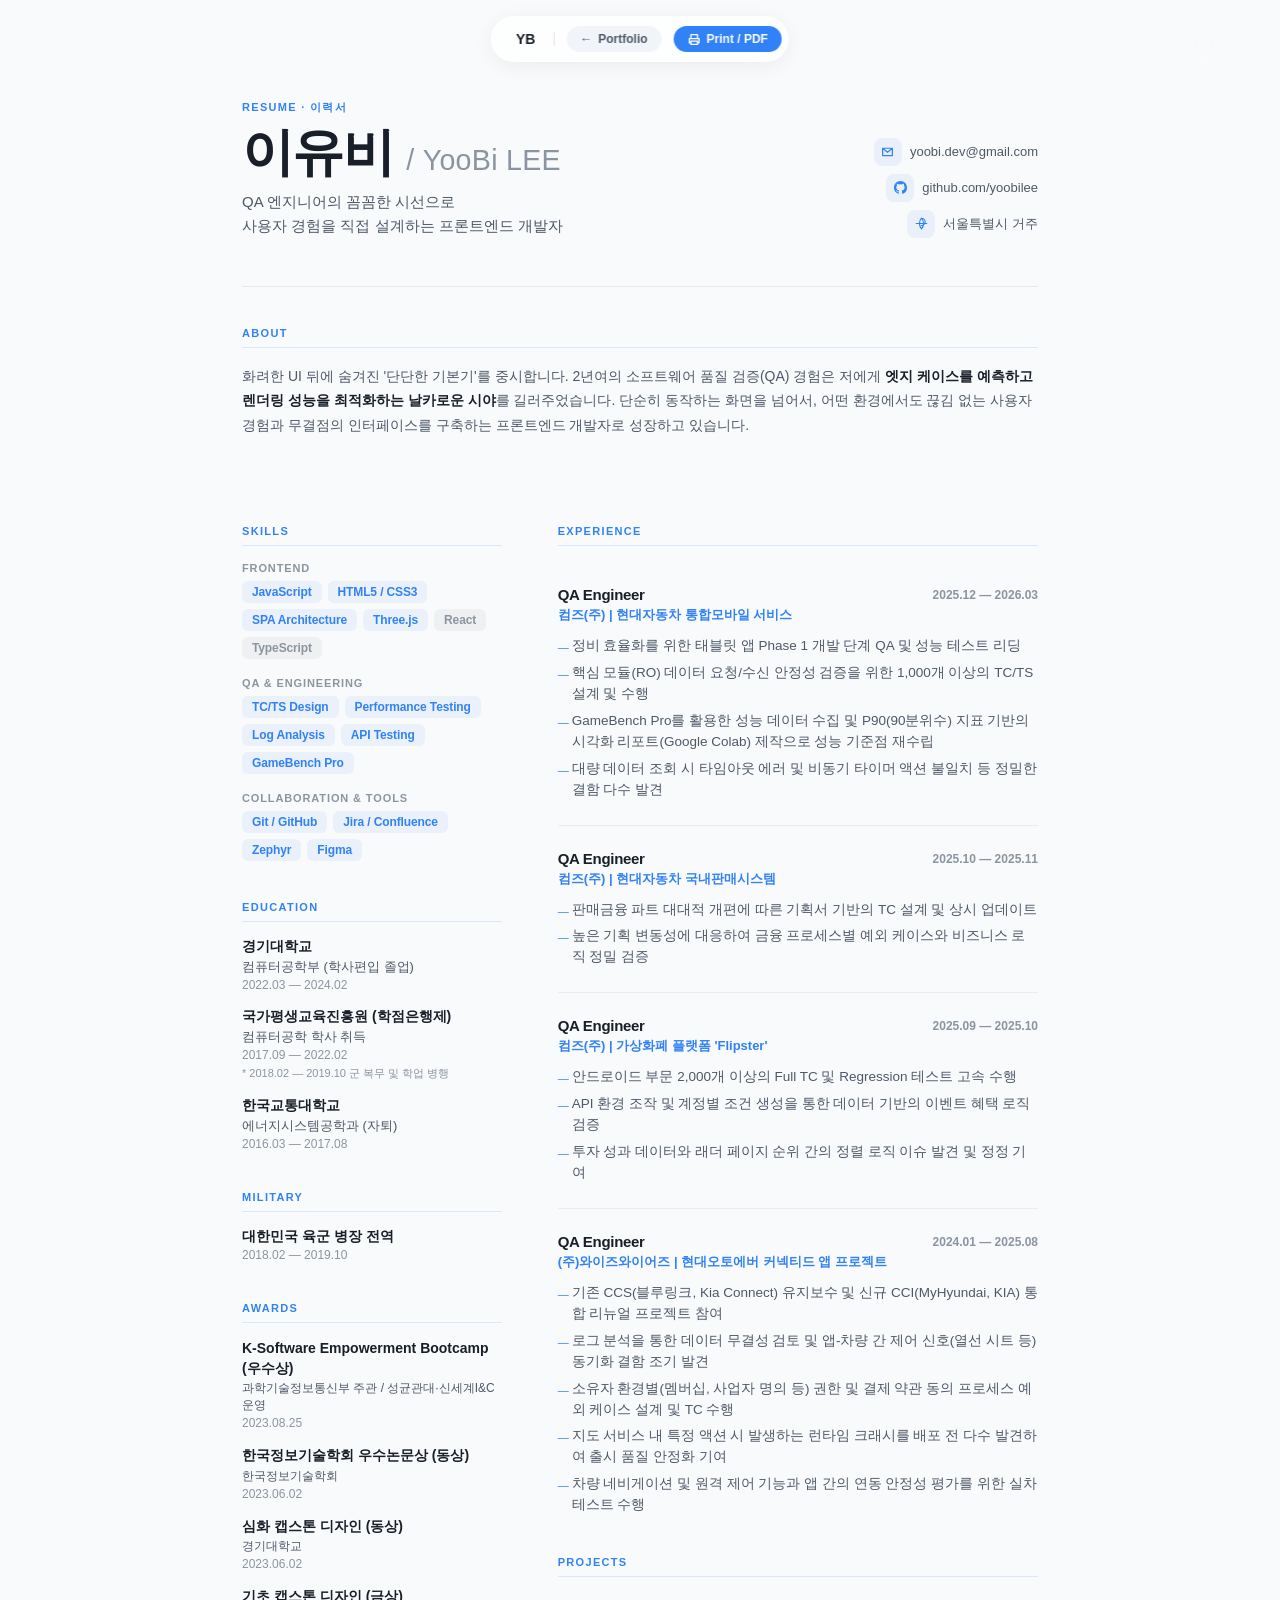
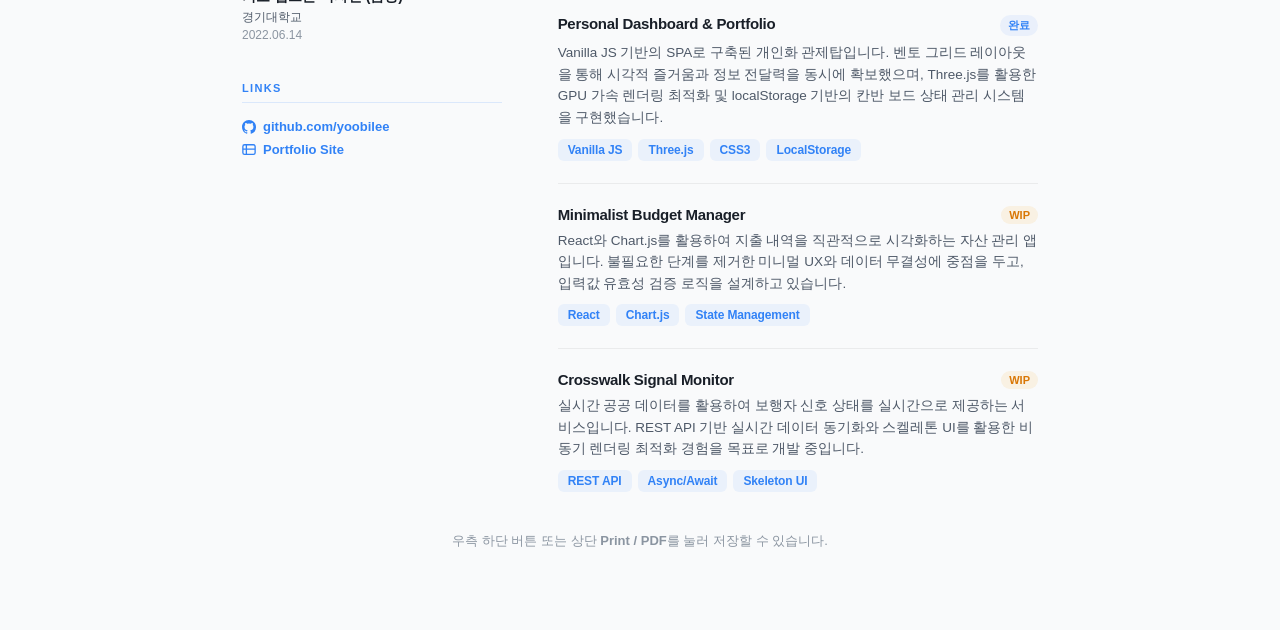
==== commit d6d38c58: "design: 포트폴리오 메인화면 리디자인 및 전반적 UI 개선" ====
--- a/resume.html
+++ b/resume.html
@@ -149,16 +149,46 @@
                             </div>
                         </div>
 
-                        <div class="resume-edu-item" style="opacity: 0.7;">
+                        <div class="resume-edu-item">
                             <div class="resume-edu-school">한국교통대학교</div>
                             <div class="resume-edu-dept">에너지시스템공학과 (자퇴)</div>
                             <div class="resume-edu-date">2016.03 — 2017.08</div>
                         </div>
-
+                    </div>
+
+                    <div class="resume-section">
                         <div class="resume-section-label">Military</div>
-                        <div class="resume-edu-item">
-                            <div class="resume-edu-school">대한민국 육군 병장 전역</div>
-                            <div class="resume-edu-date">2018.02 — 2019.10</div>
+                        <div class="resume-military-item">
+                            <div class="resume-military-complete">대한민국 육군 병장 전역</div>
+                            <div class="resume-military-date">2018.02 — 2019.10</div>
+                        </div>
+                    </div>
+
+                    <div class="resume-section">
+                        <div class="resume-section-label">Awards</div>
+
+                        <div class="resume-award-item">
+                            <div class="resume-award-name">K-Software Empowerment Bootcamp (우수상)</div>
+                            <div class="resume-award-org">과학기술정보통신부 주관 / 성균관대·신세계I&C 운영</div>
+                            <div class="resume-award-date">2023.08.25</div>
+                        </div>
+
+                        <div class="resume-award-item">
+                            <div class="resume-award-name">한국정보기술학회 우수논문상 (동상)</div>
+                            <div class="resume-award-org">한국정보기술학회</div>
+                            <div class="resume-award-date">2023.06.02</div>
+                        </div>
+
+                        <div class="resume-award-item">
+                            <div class="resume-award-name">심화 캡스톤 디자인 (동상)</div>
+                            <div class="resume-award-org">경기대학교</div>
+                            <div class="resume-award-date">2023.06.02</div>
+                        </div>
+
+                        <div class="resume-award-item">
+                            <div class="resume-award-name">기초 캡스톤 디자인 (금상)</div>
+                            <div class="resume-award-org">경기대학교</div>
+                            <div class="resume-award-date">2022.06.14</div>
                         </div>
                     </div>
 
--- a/resume.css
+++ b/resume.css
@@ -9,9 +9,11 @@
    04. Common Sections
    05. Skills
    06. Education & Links
-   07. Experience & Projects
-   08. Theme Toggle Button
-   09. Print Styles
+   07. Military
+   08. Awards
+   09. Experience & Projects
+   10. Theme Toggle Button
+   11. Print Styles
 ===================================================== */
 
 /* =====================================================
@@ -328,7 +330,12 @@
    04. Common Sections
 ===================================================== */
 .resume-section {
-  margin-bottom: 40px;
+  margin-bottom: 40px; /* 공통 간격 */
+}
+
+.resume-section:last-of-type {
+  margin-bottom: 0;
+  padding-bottom: 0;
 }
 
 .resume-section-label {
@@ -351,7 +358,6 @@
   grid-column: 1 / -1;
   padding-bottom: 40px;
   margin-bottom: 0;
-  border-bottom: 1px solid rgba(0, 0, 0, 0.07);
 }
 
 body.dark-mode .resume-full-width {
@@ -434,6 +440,10 @@
   margin-bottom: 16px;
 }
 
+.resume-edu-item:last-child {
+  margin-bottom: 0;
+}
+
 .resume-edu-school {
   font-size: 14px;
   font-weight: 700;
@@ -481,9 +491,70 @@
   opacity: 0.7;
 }
 
-
-/* =====================================================
-   07. Experience & Projects
+/* =====================================================
+   07. Military
+===================================================== */
+.resume-military-item {
+  margin-bottom: 16px;
+}
+
+.resume-military-item:last-child {
+  margin-bottom: 0;
+}
+
+.resume-military-complete {
+  font-size: 14px;
+  font-weight: 700;
+  color: #191f28;
+  margin-bottom: 2px;
+}
+
+body.dark-mode .resume-military-complete {
+  color: #f0f6ff;
+}
+
+.resume-military-date {
+  font-size: 12px;
+  color: #8b95a1;
+}
+
+/* =====================================================
+   08. Awards
+===================================================== */
+.resume-award-item {
+  margin-bottom: 16px; /* Military 섹션 아이템 간격과 통일 */
+}
+
+.resume-award-item:last-child {
+  margin-bottom: 0;
+}
+
+.resume-award-name {
+  font-size: 14px;
+  font-weight: 700;
+  color: #191f28;
+  margin-bottom: 2px;
+  line-height: 1.4;
+}
+
+.resume-award-org {
+  font-size: 12px;
+  color: #4e5968;
+  margin-bottom: 2px;
+}
+
+.resume-award-date {
+  font-size: 12px;
+  color: #8b95a1;
+}
+
+/* 다크모드 보정 */
+body.dark-mode .resume-award-name { color: #f8f9fa; }
+body.dark-mode .resume-award-org { color: #b0b8c1; }
+body.dark-mode .resume-award-date { color: #6b7684; }
+
+/* =====================================================
+   09. Experience & Projects
 ===================================================== */
 /* ── 경력 타임라인 ── */
 .resume-exp-item {
@@ -493,6 +564,7 @@
 
 .resume-exp-item:last-child {
   border-bottom: none;
+  padding-bottom: 0;
 }
 
 body.dark-mode .resume-exp-item {
@@ -573,6 +645,7 @@
 
 .resume-proj-item:last-child {
   border-bottom: none;
+  padding-bottom: 0;
 }
 
 body.dark-mode .resume-proj-item {
@@ -632,7 +705,7 @@
 
 
 /* =====================================================
-   08. Theme Toggle Button
+   10. Theme Toggle Button
 ===================================================== */
 .resume-theme-toggle {
   position: fixed;
@@ -705,7 +778,7 @@
 
 
 /* =====================================================
-   09. Print Styles
+   11. Print Styles
 ===================================================== */
 .resume-print-hint {
   text-align: center;
@@ -747,4 +820,42 @@
   .resume-tagline {
     color: #4e5968 !important;
   }
+}
+
+/* --- Custom Scrollbar --- */
+
+/* 스크롤바 전체 너비를 설정합니다 */
+::-webkit-scrollbar {
+  width: 10px; /* 세로 스크롤바의 가로 폭을 10px로 지정합니다 */
+}
+
+/* 스크롤바가 지나가는 배경(트랙) 설정입니다 */
+::-webkit-scrollbar-track {
+  background: #f1f1f1; /* 밝은 회색으로 배경을 깔아 깨끗한 느낌을 줍니다 */
+}
+
+/* 실제 마우스로 잡고 움직이는 막대(핸들) 설정입니다 */
+::-webkit-scrollbar-thumb {
+  background: #ccd2d9; /* 평소에는 눈에 띄지 않는 차분한 회색을 사용합니다 */
+  border-radius: 10px; /* 막대 끝을 둥글게 깎아 부드러운 인상을 줍니다 */
+  border: 2px solid #f1f1f1; /* 트랙과 같은 색의 테두리를 넣어 막대가 떠 있는 듯한 효과를 줍니다 */
+}
+
+/* 막대에 마우스를 올렸을 때의 색상 변화입니다 */
+::-webkit-scrollbar-thumb:hover {
+  background: #adb5bd; /* 마우스를 올리면 조금 더 진한 회색으로 변해 상호작용을 강조합니다 */
+}
+
+/* 다크모드일 때의 스크롤바 스타일 대응입니다 */
+body.dark-mode::-webkit-scrollbar-track {
+  background: #0a0f1a; /* 다크모드 배경색과 일치시켜 일체감을 줍니다 */
+}
+
+body.dark-mode ::-webkit-scrollbar-thumb {
+  background: #333d4b; /* 어두운 배경에 맞춰 막대 색상을 진한 회색으로 바꿉니다 */
+  border: 2px solid #0a0f1a; /* 배경과 같은 테두리를 넣어 깔끔하게 마감합니다 */
+}
+
+body.dark-mode ::-webkit-scrollbar-thumb:hover {
+  background: #4e5968; /* 다크모드에서 마우스를 올리면 조금 더 밝은 색으로 변하게 합니다 */
 }
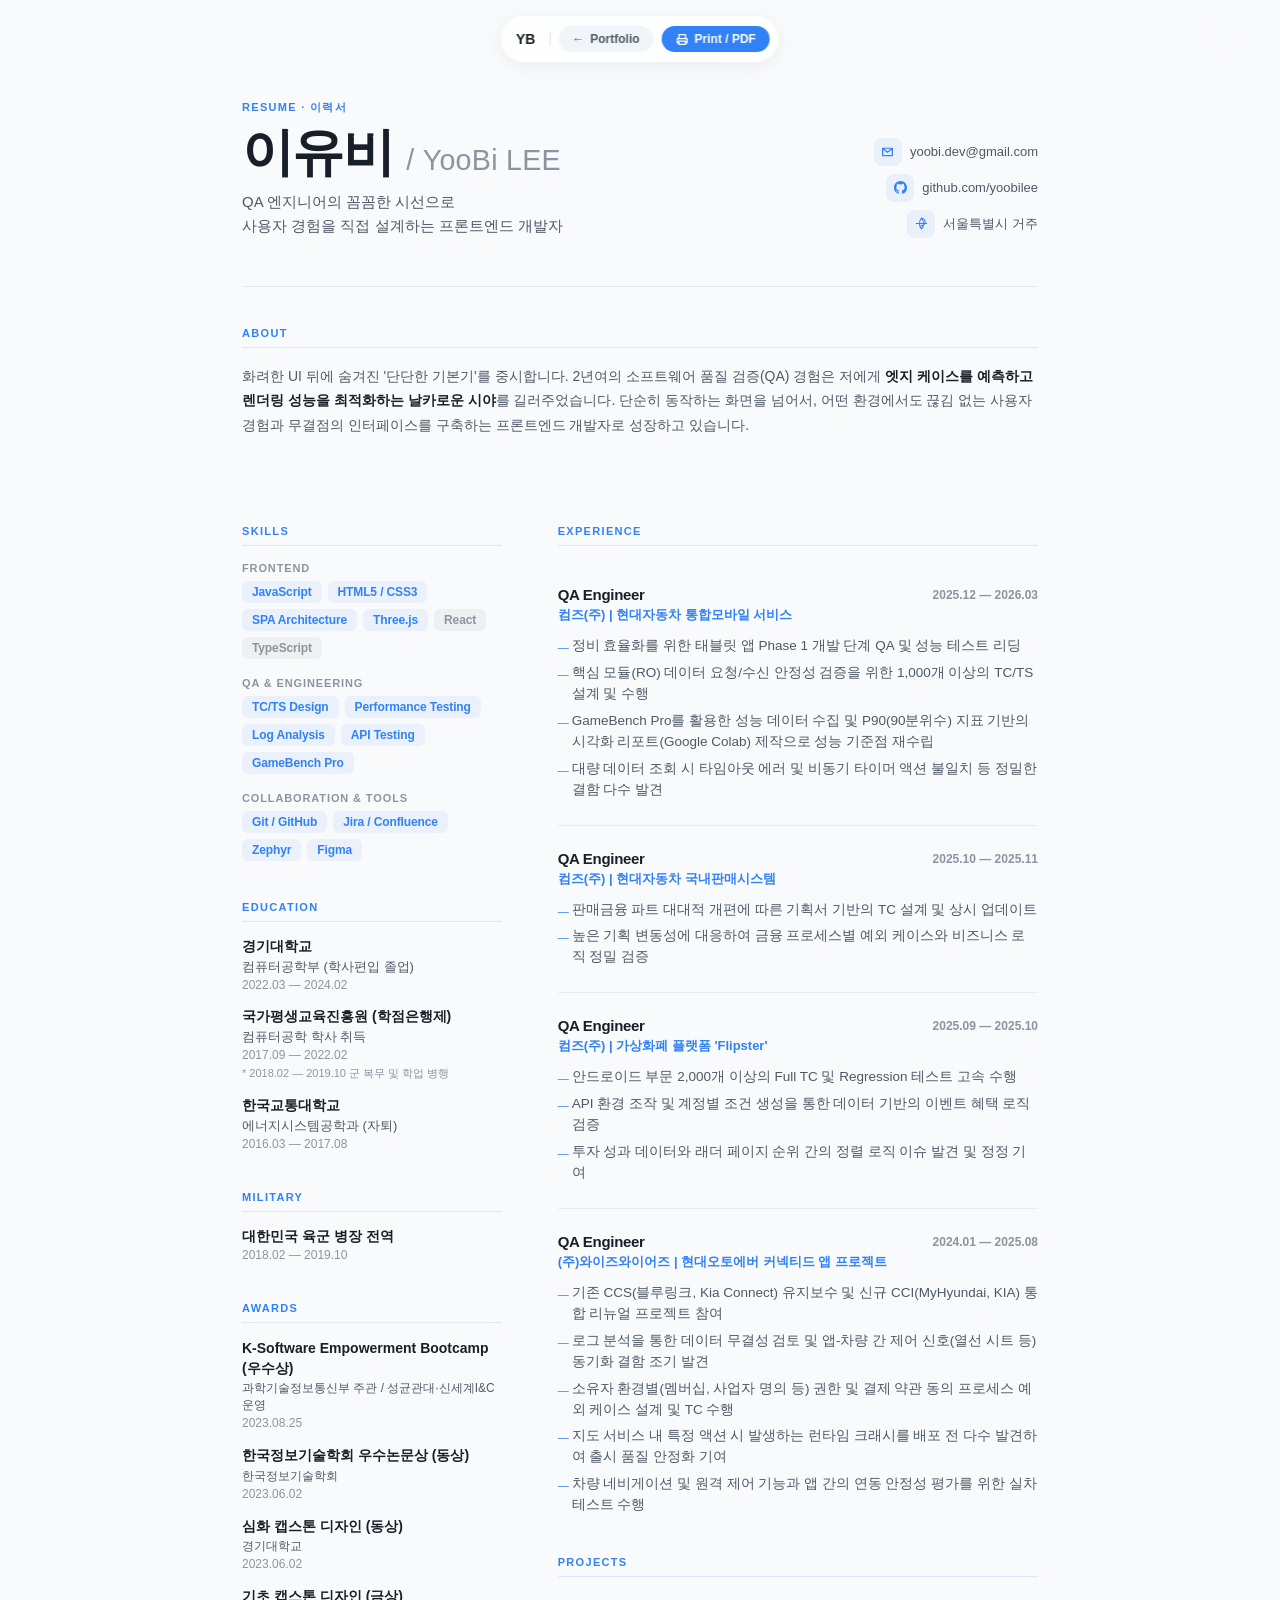
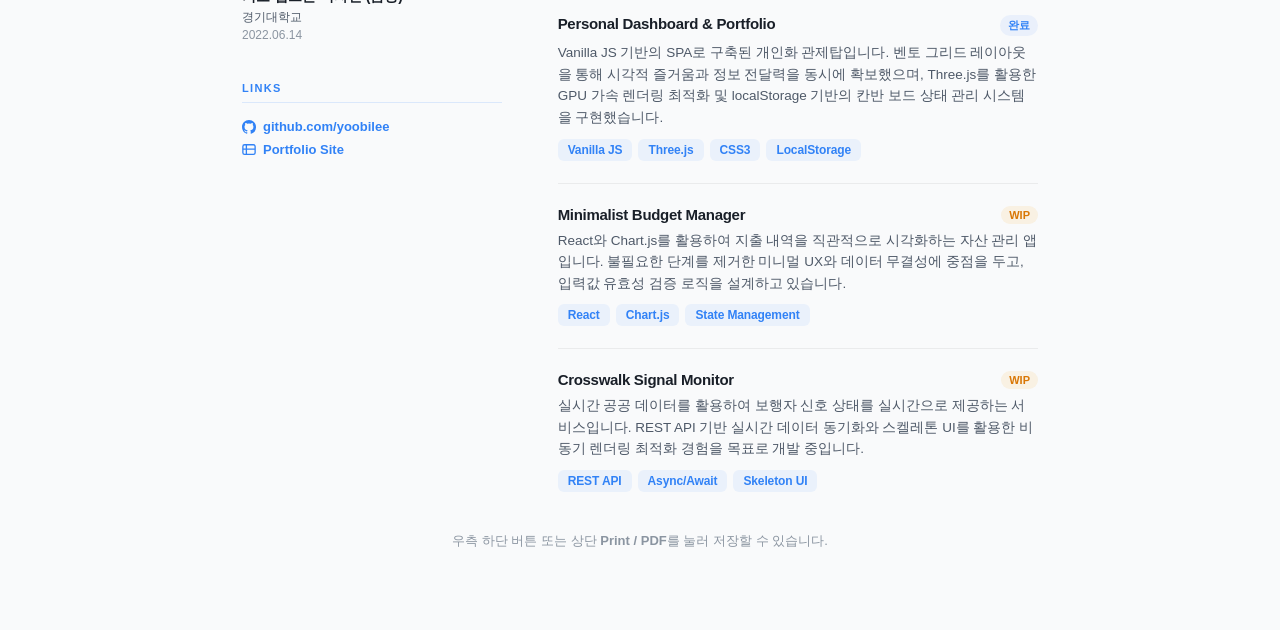
==== commit 62d75de1: "feat: 사이드바 토글, 모달 리디자인, 프로젝트 카드 개선 및 전반적 UI 개선" ====
--- a/resume.html
+++ b/resume.html
@@ -5,7 +5,7 @@
     <meta charset="UTF-8">
     <meta name="viewport" content="width=device-width, initial-scale=1.0">
     <title>이유비 — Resume</title>
-    <link rel="icon" type="image/png" href="favicon.png">
+    <link rel="icon" type="image/png" href="images/favicon.png">
     <link rel="stylesheet" href="resume.css">
 </head>
 
--- a/resume.css
+++ b/resume.css
@@ -65,13 +65,14 @@
   -webkit-backdrop-filter: blur(20px) saturate(180%);
   border: 1px solid rgba(255, 255, 255, 0.4);
   border-radius: 100px;
-  padding: 6px 6px 6px 18px;
+  padding: 6px 8px;
+  transition: padding 0.35s cubic-bezier(0.22,1,0.36,1), gap 0.35s ease, box-shadow 0.35s ease;
   display: flex;
   align-items: center;
-  gap: 12px;
+  gap: 8px;
   box-shadow: 0 4px 20px rgba(0, 0, 0, 0.06);
-  transition: all 0.4s cubic-bezier(0.4, 0, 0.2, 1);
-}
+}
+
 
 body.dark-mode .resume-island {
   background: rgba(30, 41, 59, 0.75);
@@ -142,13 +143,7 @@
   transition: all 0.3s cubic-bezier(0.4, 0, 0.2, 1);
 }
 
-.back-text,
-.print-text {
-  display: inline-block;
-  overflow: hidden;
-  white-space: nowrap;
-  transition: all 0.3s cubic-bezier(0.4, 0, 0.2, 1);
-}
+
 
 /* ── 뒤로가기 버튼 ── */
 .resume-island-back {
@@ -198,27 +193,71 @@
 }
 
 /* ── 스크롤 상태 (알약 축소) ── */
+.resume-island {
+  transition: padding 0.35s cubic-bezier(0.22,1,0.36,1),
+              gap 0.35s cubic-bezier(0.22,1,0.36,1),
+              box-shadow 0.35s ease;
+}
+
 .resume-island.scrolled {
-  padding: 6px;
+  padding: 5px !important;
   gap: 6px;
 }
 
+/* 로고·구분선 — visibility로 공간까지 제거 */
+.resume-island-logo {
+  flex-shrink: 0;
+  opacity: 1;
+  transition: opacity 0.25s ease;
+}
+
+.resume-island-divider {
+  flex-shrink: 0;
+  opacity: 1;
+  transition: opacity 0.2s ease;
+  width: 1px;
+  height: 14px;
+}
+
 .resume-island.scrolled .resume-island-logo,
-.resume-island.scrolled .resume-island-divider,
+.resume-island.scrolled .resume-island-divider {
+  display: none;
+}
+
+/* 텍스트 — 사르르 사라짐 */
+.back-text,
+.print-text {
+  display: inline-block;
+  overflow: hidden;
+  white-space: nowrap;
+  max-width: 100px;
+  opacity: 1;
+  vertical-align: middle;
+  transition: opacity 0.2s ease,
+              max-width 0.3s cubic-bezier(0.22,1,0.36,1);
+}
+
 .resume-island.scrolled .back-text,
 .resume-island.scrolled .print-text {
-  display: none;
+  opacity: 0;
+  max-width: 0;
+}
+
+/* 버튼 — 원형으로 */
+.resume-island-back,
+.resume-island-print {
+  transition: padding 0.3s cubic-bezier(0.22,1,0.36,1),
+              border-radius 0.3s ease,
+              background 0.2s ease,
+              color 0.2s ease,
+              box-shadow 0.2s ease;
 }
 
 .resume-island.scrolled .resume-island-back,
 .resume-island.scrolled .resume-island-print {
-  width: 34px;
-  height: 34px;
-  padding: 0;
+  padding: 9px !important;
   border-radius: 50%;
-  display: flex;
-  justify-content: center;
-  align-items: center;
+  gap: 0;
 }
 
 
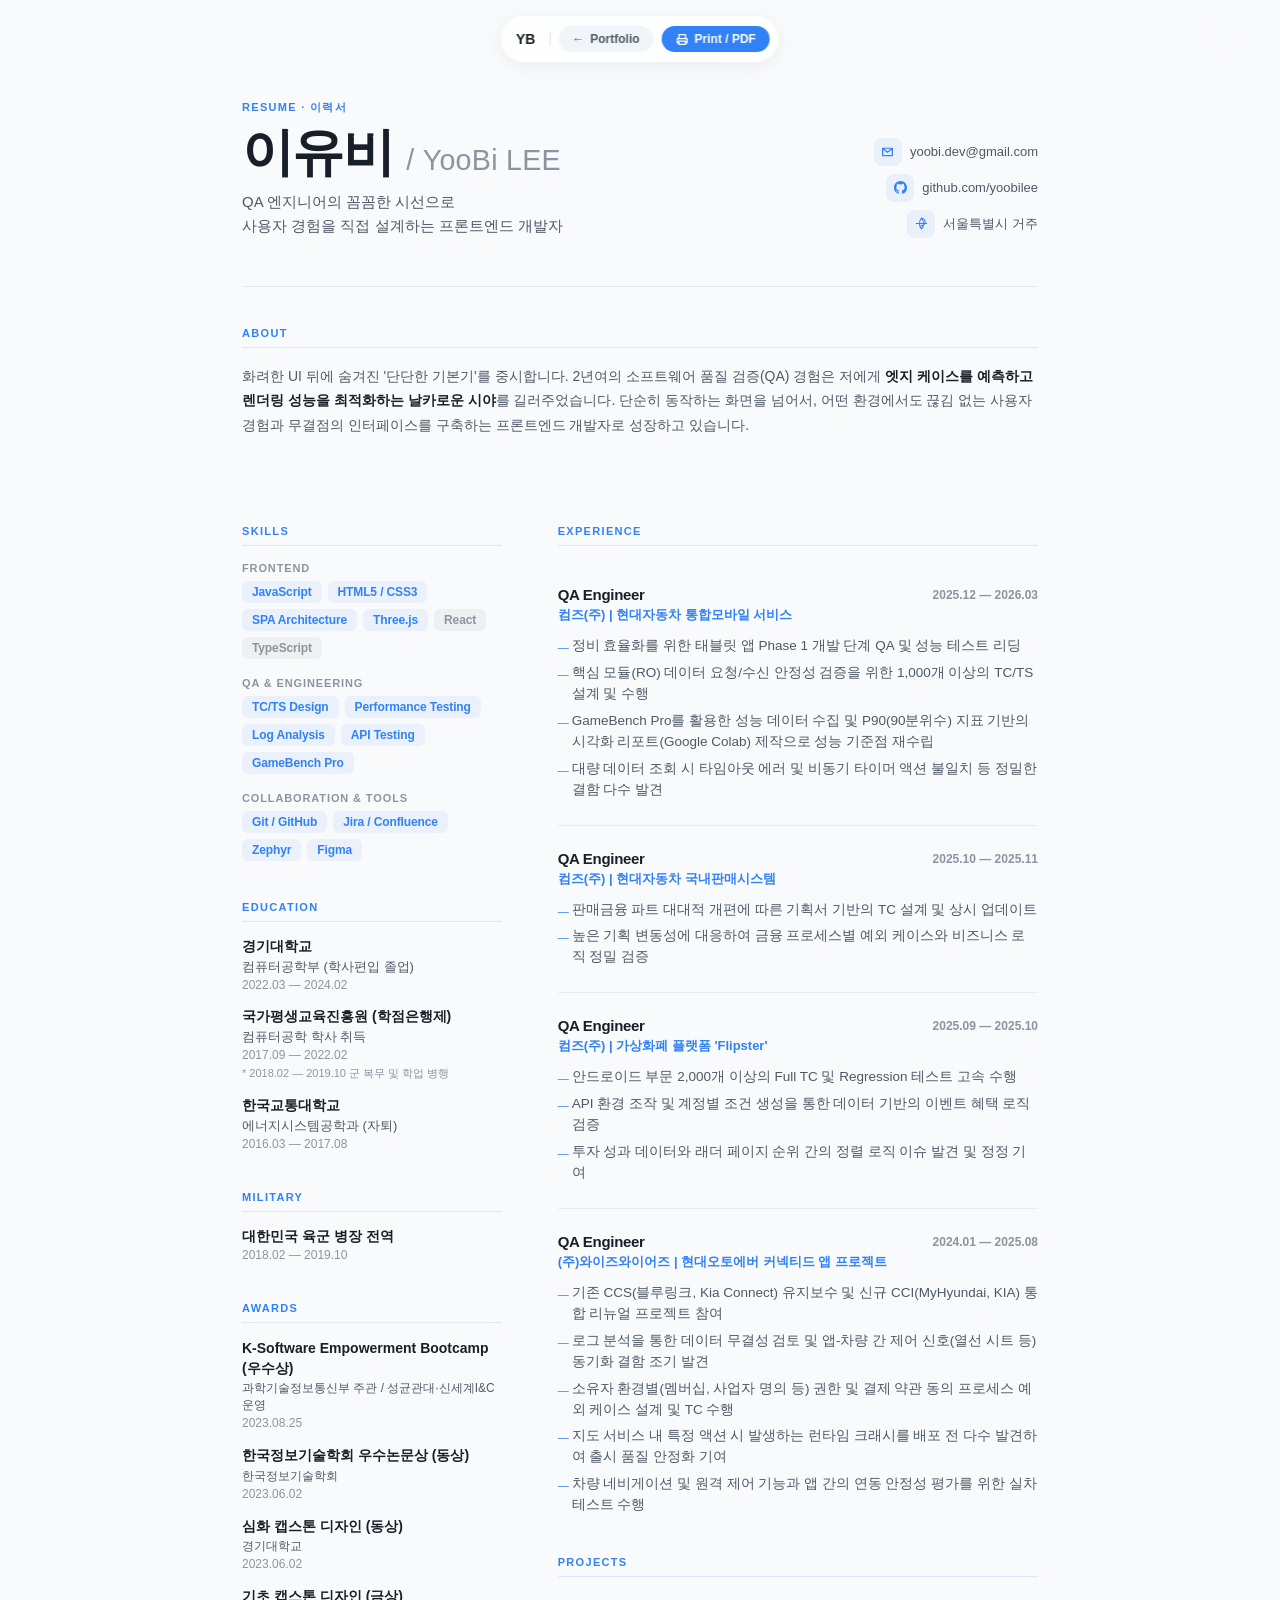
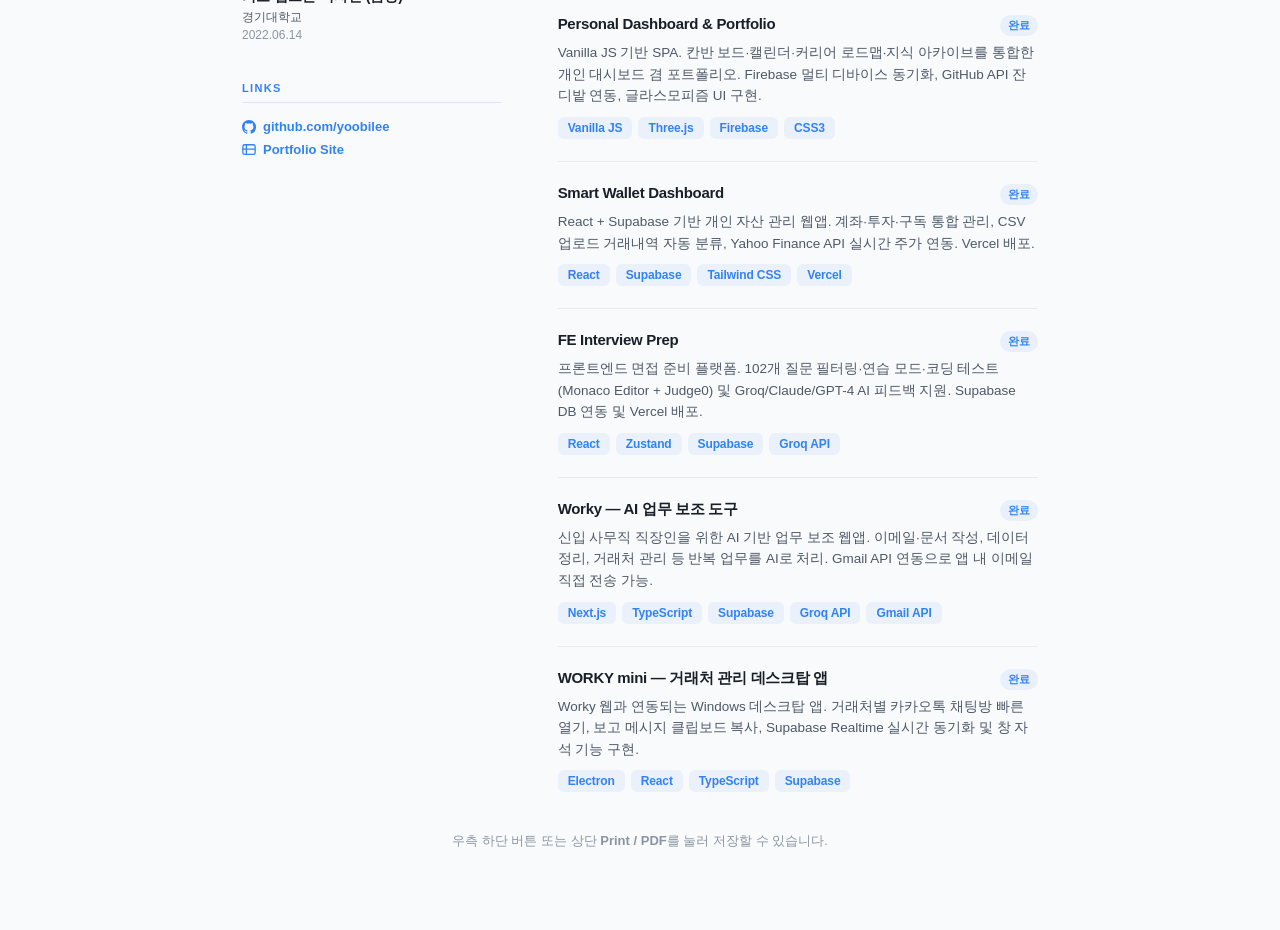
==== commit 2cac13eb: "feat: 포트폴리오 프로젝트 카드 업데이트 - FE Interview Prep, Worky, WORKY mini 실제 스크린샷 적용 - WORKY mini 썸네일 높이 조정 (2" ====
--- a/resume.html
+++ b/resume.html
@@ -285,48 +285,86 @@
                                 <span class="resume-proj-status">완료</span>
                             </div>
                             <p class="resume-proj-desc">
-                                Vanilla JS 기반의 SPA로 구축된 개인화 관제탑입니다. 벤토 그리드 레이아웃을 통해 시각적 즐거움과 정보 전달력을 동시에 확보했으며,
-                                Three.js를 활용한 GPU 가속 렌더링 최적화 및 localStorage 기반의 칸반 보드 상태 관리 시스템을 구현했습니다.
+                                Vanilla JS 기반 SPA. 칸반 보드·캘린더·커리어 로드맵·지식 아카이브를 통합한 개인 대시보드 겸 포트폴리오.
+                                Firebase 멀티 디바이스 동기화, GitHub API 잔디밭 연동, 글라스모피즘 UI 구현.
                             </p>
                             <div class="resume-tag-list">
                                 <span class="resume-tag">Vanilla JS</span>
                                 <span class="resume-tag">Three.js</span>
+                                <span class="resume-tag">Firebase</span>
                                 <span class="resume-tag">CSS3</span>
-                                <span class="resume-tag">LocalStorage</span>
                             </div>
                         </div>
 
                         <div class="resume-proj-item">
                             <div class="resume-proj-head">
-                                <span class="resume-proj-title">Minimalist Budget Manager</span>
-                                <span class="resume-proj-status wip">WIP</span>
+                                <span class="resume-proj-title">Smart Wallet Dashboard</span>
+                                <span class="resume-proj-status">완료</span>
                             </div>
                             <p class="resume-proj-desc">
-                                React와 Chart.js를 활용하여 지출 내역을 직관적으로 시각화하는 자산 관리 앱입니다. 불필요한 단계를 제거한 미니멀 UX와 데이터 무결성에 중점을
-                                두고, 입력값 유효성 검증 로직을 설계하고 있습니다.
+                                React + Supabase 기반 개인 자산 관리 웹앱. 계좌·투자·구독 통합 관리,
+                                CSV 업로드 거래내역 자동 분류, Yahoo Finance API 실시간 주가 연동. Vercel 배포.
                             </p>
                             <div class="resume-tag-list">
                                 <span class="resume-tag">React</span>
-                                <span class="resume-tag">Chart.js</span>
-                                <span class="resume-tag">State Management</span>
+                                <span class="resume-tag">Supabase</span>
+                                <span class="resume-tag">Tailwind CSS</span>
+                                <span class="resume-tag">Vercel</span>
                             </div>
                         </div>
 
                         <div class="resume-proj-item">
                             <div class="resume-proj-head">
-                                <span class="resume-proj-title">Crosswalk Signal Monitor</span>
-                                <span class="resume-proj-status wip">WIP</span>
+                                <span class="resume-proj-title">FE Interview Prep</span>
+                                <span class="resume-proj-status">완료</span>
                             </div>
                             <p class="resume-proj-desc">
-                                실시간 공공 데이터를 활용하여 보행자 신호 상태를 실시간으로 제공하는 서비스입니다. REST API 기반 실시간 데이터 동기화와 스켈레톤 UI를 활용한 비동기
-                                렌더링 최적화 경험을 목표로 개발 중입니다.
+                                프론트엔드 면접 준비 플랫폼. 102개 질문 필터링·연습 모드·코딩 테스트(Monaco Editor + Judge0) 및
+                                Groq/Claude/GPT-4 AI 피드백 지원. Supabase DB 연동 및 Vercel 배포.
                             </p>
                             <div class="resume-tag-list">
-                                <span class="resume-tag">REST API</span>
-                                <span class="resume-tag">Async/Await</span>
-                                <span class="resume-tag">Skeleton UI</span>
-                            </div>
-                        </div>
+                                <span class="resume-tag">React</span>
+                                <span class="resume-tag">Zustand</span>
+                                <span class="resume-tag">Supabase</span>
+                                <span class="resume-tag">Groq API</span>
+                            </div>
+                        </div>
+
+                        <div class="resume-proj-item">
+                            <div class="resume-proj-head">
+                                <span class="resume-proj-title">Worky — AI 업무 보조 도구</span>
+                                <span class="resume-proj-status">완료</span>
+                            </div>
+                            <p class="resume-proj-desc">
+                                신입 사무직 직장인을 위한 AI 기반 업무 보조 웹앱. 이메일·문서 작성, 데이터 정리, 거래처 관리 등
+                                반복 업무를 AI로 처리. Gmail API 연동으로 앱 내 이메일 직접 전송 가능.
+                            </p>
+                            <div class="resume-tag-list">
+                                <span class="resume-tag">Next.js</span>
+                                <span class="resume-tag">TypeScript</span>
+                                <span class="resume-tag">Supabase</span>
+                                <span class="resume-tag">Groq API</span>
+                                <span class="resume-tag">Gmail API</span>
+                            </div>
+                        </div>
+
+                        <div class="resume-proj-item">
+                            <div class="resume-proj-head">
+                                <span class="resume-proj-title">WORKY mini — 거래처 관리 데스크탑 앱</span>
+                                <span class="resume-proj-status">완료</span>
+                            </div>
+                            <p class="resume-proj-desc">
+                                Worky 웹과 연동되는 Windows 데스크탑 앱. 거래처별 카카오톡 채팅방 빠른 열기,
+                                보고 메시지 클립보드 복사, Supabase Realtime 실시간 동기화 및 창 자석 기능 구현.
+                            </p>
+                            <div class="resume-tag-list">
+                                <span class="resume-tag">Electron</span>
+                                <span class="resume-tag">React</span>
+                                <span class="resume-tag">TypeScript</span>
+                                <span class="resume-tag">Supabase</span>
+                            </div>
+                        </div>
+
                     </div>
 
                 </div>
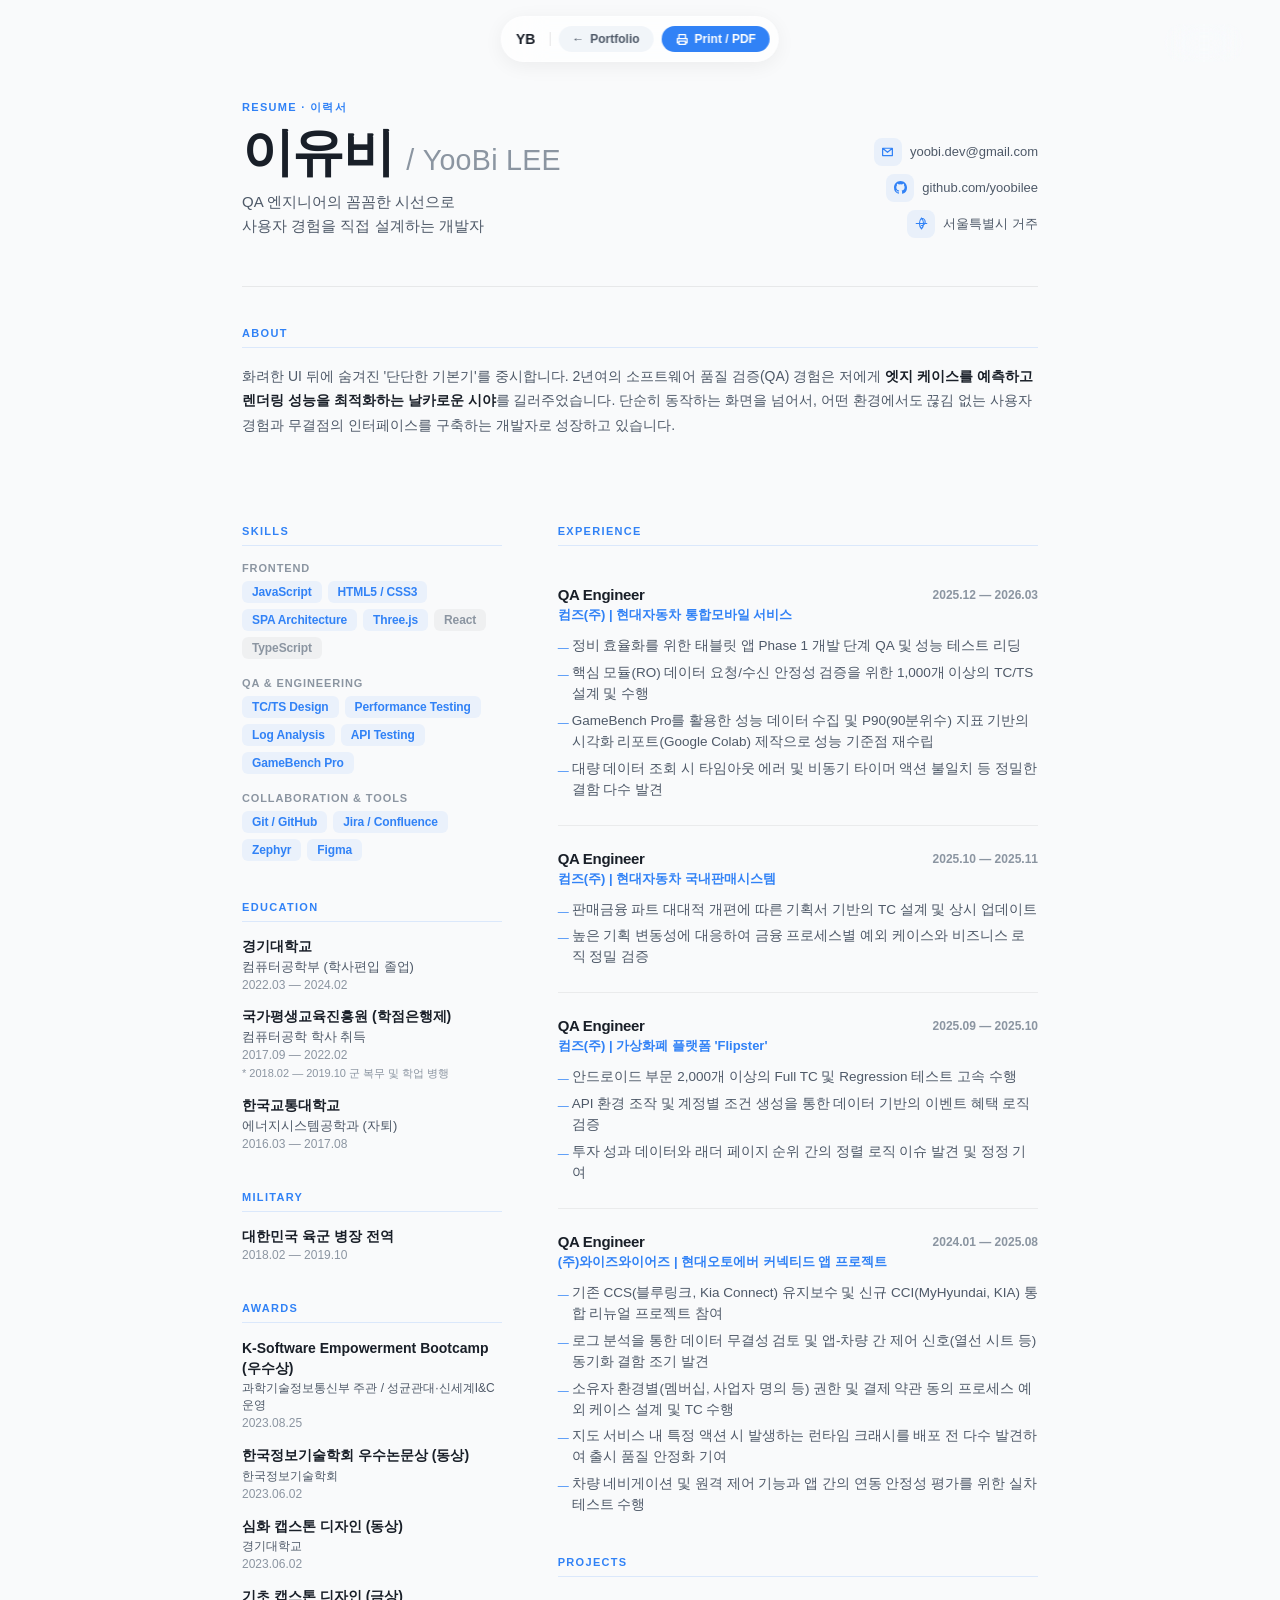
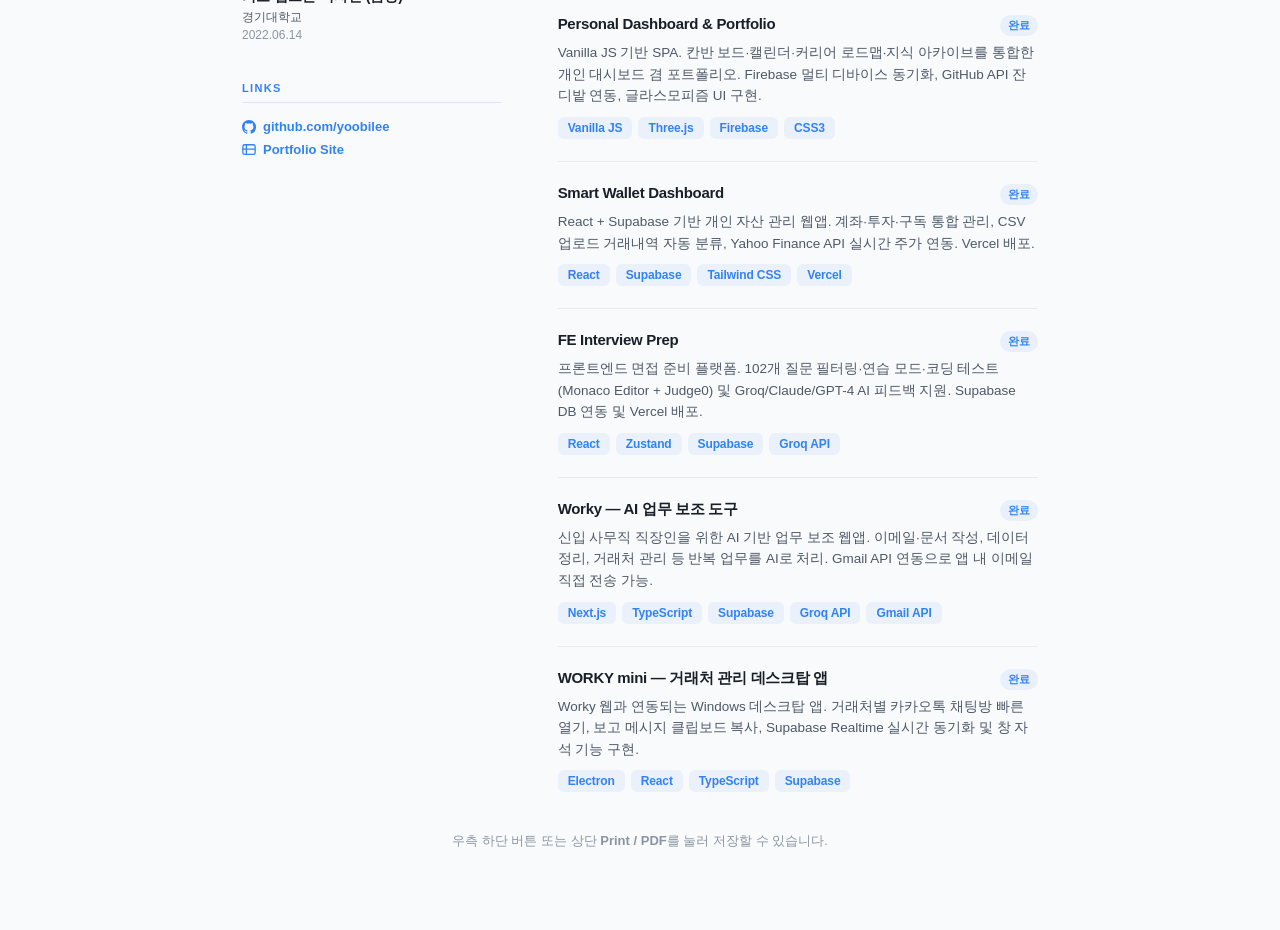
==== commit 9c9bc706: "refactor: 직무 정체성 표현 일반화 (Frontend Developer → Developer) - README와 톤 통일 목적으로 index.html, resume.html" ====
--- a/resume.html
+++ b/resume.html
@@ -47,7 +47,7 @@
                         이유비
                         <span class="resume-name-en">/ YooBi LEE</span>
                     </h1>
-                    <p class="resume-tagline">QA 엔지니어의 꼼꼼한 시선으로<br>사용자 경험을 직접 설계하는 프론트엔드 개발자</p>
+                    <p class="resume-tagline">QA 엔지니어의 꼼꼼한 시선으로<br>사용자 경험을 직접 설계하는 개발자</p>
                 </div>
                 <div class="resume-header-right">
                     <a href="mailto:yoobi.dev@gmail.com" class="resume-contact-item">
@@ -86,7 +86,7 @@
                 <p class="resume-about-text">
                     화려한 UI 뒤에 숨겨진 '단단한 기본기'를 중시합니다. 2년여의 소프트웨어 품질 검증(QA) 경험은 저에게 <strong>엣지 케이스를 예측하고 렌더링 성능을 최적화하는 날카로운
                         시야</strong>를 길러주었습니다.
-                    단순히 동작하는 화면을 넘어서, 어떤 환경에서도 끊김 없는 사용자 경험과 무결점의 인터페이스를 구축하는 프론트엔드 개발자로 성장하고 있습니다.
+                    단순히 동작하는 화면을 넘어서, 어떤 환경에서도 끊김 없는 사용자 경험과 무결점의 인터페이스를 구축하는 개발자로 성장하고 있습니다.
                 </p>
             </div>
 
